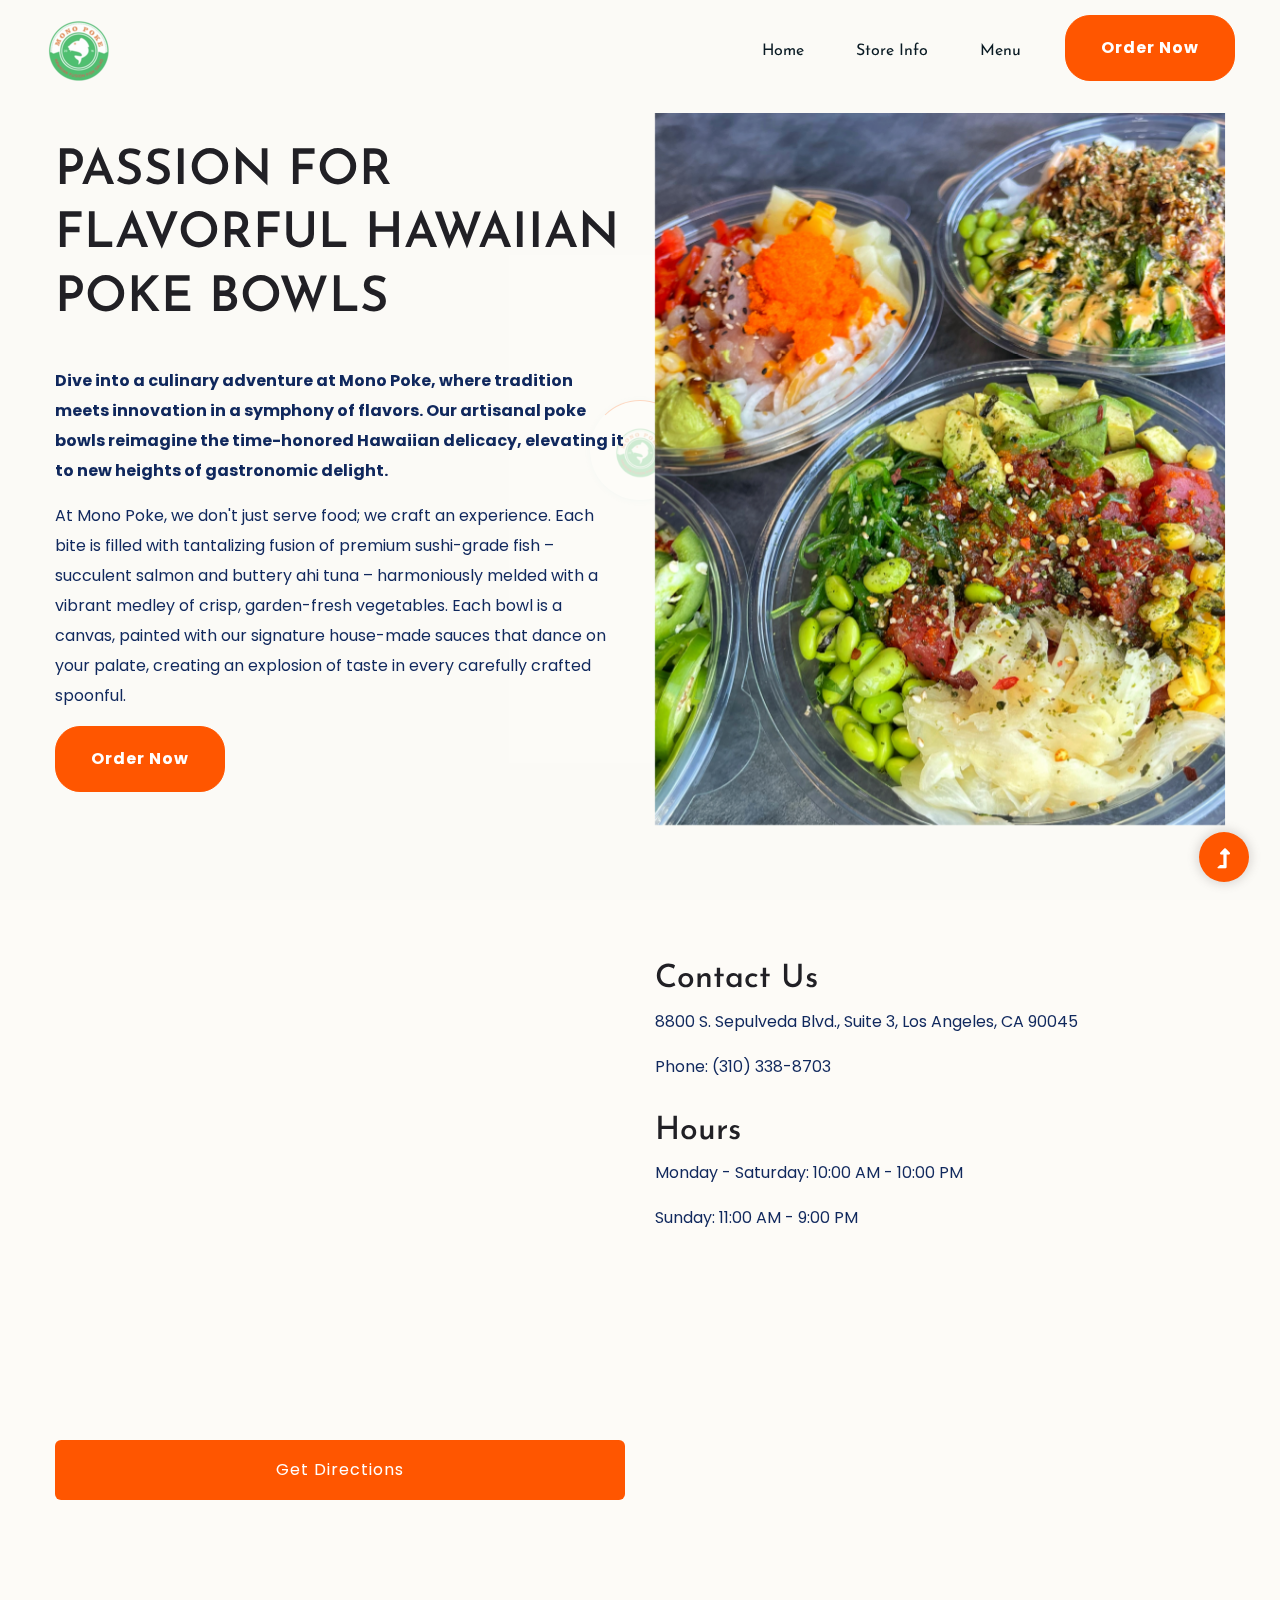
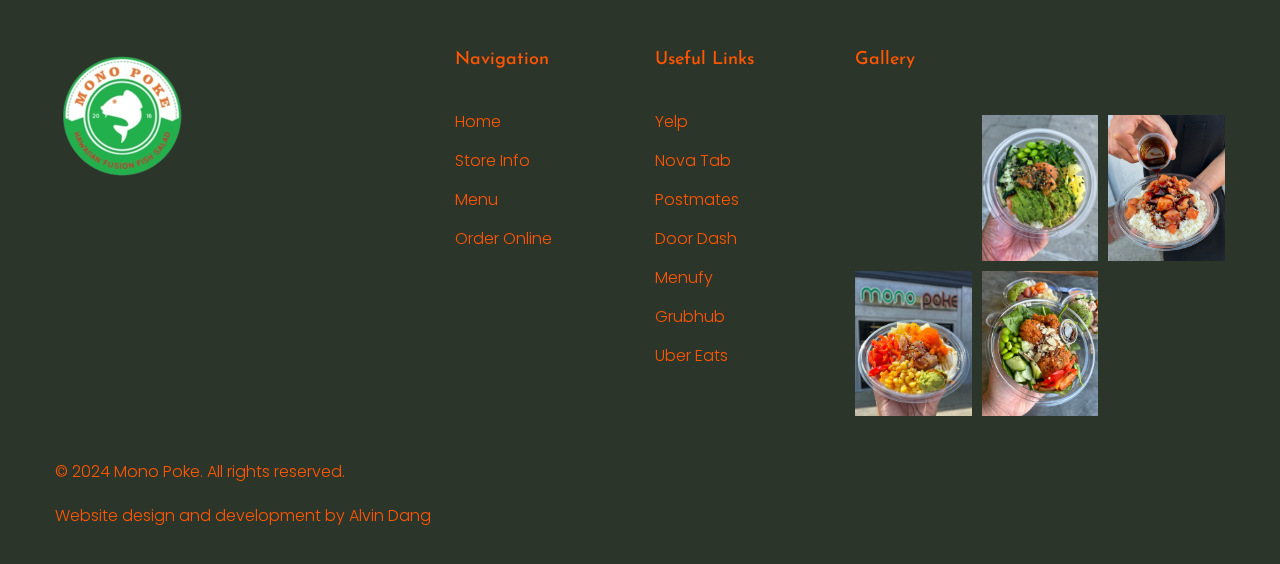
==== about.html @ af8c00eb "Online order links integrated" ====
<!DOCTYPE html>
<html class="no-js" lang="zxx">
  <head>
    <meta charset="utf-8" />
    <meta http-equiv="x-ua-compatible" content="ie=edge" />
    <title>Store Info - Mono Poke</title>
    <meta name="description" content="" />
    <meta name="viewport" content="width=device-width, initial-scale=1" />
    <link rel="manifest" href="site.webmanifest" />
    <link
      rel="shortcut icon"
      type="image/x-icon"
      href="assets/img/logo/mono_logo_resized.png"
    />

    <!-- CSS here -->
    <link rel="stylesheet" href="assets/css/bootstrap.min.css" />
    <link rel="stylesheet" href="assets/css/owl.carousel.min.css" />
    <link rel="stylesheet" href="assets/css/slicknav.css" />
    <link rel="stylesheet" href="assets/css/flaticon.css" />
    <link rel="stylesheet" href="assets/css/gijgo.css" />
    <link rel="stylesheet" href="assets/css/animate.min.css" />
    <link rel="stylesheet" href="assets/css/magnific-popup.css" />
    <link rel="stylesheet" href="assets/css/fontawesome-all.min.css" />
    <link rel="stylesheet" href="assets/css/themify-icons.css" />
    <link rel="stylesheet" href="assets/css/slick.css" />
    <link rel="stylesheet" href="assets/css/nice-select.css" />
    <link rel="stylesheet" href="assets/css/style.css" />

    <style>
      .map-container {
        width: 100%;
        height: 450px;
        margin-bottom: 30px;
      }
      .contact-info {
        margin-bottom: 30px;
      }
    </style>
  </head>
  <body>
    <!--? Preloader Start -->
    <div id="preloader-active">
      <div class="preloader d-flex align-items-center justify-content-center">
        <div class="preloader-inner position-relative">
          <div class="preloader-circle"></div>
          <div class="preloader-img pere-text">
            <img src="assets/img/logo/mono_logo_resized.png" alt="" />
          </div>
        </div>
      </div>
    </div>
    <!-- Preloader Start -->
    <header></header>
    <main>
      <!-- About-2 Area Start -->
      <div class="about-area2">
        <div class="container">
          <div class="row align-items-center">
            <div class="col-lg-6 col-md-12">
              <!-- Section Tittle -->
              <div class="section-tittle mb-35">
                <h2>PASSION FOR FLAVORFUL HAWAIIAN POKE BOWLS</h2>
              </div>
              <div class="about-caption-1">
                <p class="pera-top">
                  <strong>
                    Dive into a culinary adventure at Mono Poke, where tradition
                    meets innovation in a symphony of flavors. Our artisanal
                    poke bowls reimagine the time-honored Hawaiian delicacy,
                    elevating it to new heights of gastronomic delight.
                  </strong>
                </p>
                <p class="pera-bottom">
                  At Mono Poke, we don't just serve food; we craft an
                  experience. Each bite is filled with tantalizing fusion of
                  premium sushi-grade fish – succulent salmon and buttery ahi
                  tuna – harmoniously melded with a vibrant medley of crisp,
                  garden-fresh vegetables. Each bowl is a canvas, painted with
                  our signature house-made sauces that dance on your palate,
                  creating an explosion of taste in every carefully crafted
                  spoonful.
                </p>
                <div class="about-right-btn">
                  <a
                    href="index.html#order-section"
                    class="border-btn header-btn"
                    >Order Now</a
                  >
                </div>
              </div>
            </div>
            <div class="col-lg-6 col-md-12">
              <!-- about-img -->
              <div class="about-img">
                <img
                  src="assets/img/gallery/fourPokeBowls2.jpg"
                  alt="Customers enjoying poke bowls"
                />
              </div>
            </div>
          </div>
        </div>
      </div>
      <!--? Map and Contact Info Start -->
      <div class="container section-padding30">
        <div class="row">
          <div class="col-lg-6">
            <div class="map-container">
              <iframe
                width="100%"
                height="100%"
                frameborder="0"
                style="border: 0"
                src="https://www.google.com/maps/embed?pb=!1m18!1m12!1m3!1d3309.3799888336475!2d-118.39813872330463!3d33.957071473193!2m3!1f0!2f0!3f0!3m2!1i1024!2i768!4f13.1!3m3!1m2!1s0x80c2b0d28b6546ef%3A0x75bdc7f0205d4a22!2sMono%20Poke!5e0!3m2!1sen!2sus!4v1726349800950!5m2!1sen!2sus"
                loading="lazy"
                referrerpolicy="no-referrer-when-downgrade"
                allowfullscreen
              >
              </iframe>
            </div>
            <a
              href="https://maps.app.goo.gl/a96igvJmnxZWKpEB7"
              class="btn select-btn"
              target="_blank"
              >Get Directions</a
            >
          </div>
          <div class="col-lg-6">
            <div class="contact-info">
              <h2>Contact Us</h2>
              <p>8800 S. Sepulveda Blvd., Suite 3, Los Angeles, CA 90045</p>
              <p>Phone: (310) 338-8703</p>
            </div>
            <div class="hours-info">
              <h2>Hours</h2>
              <p>Monday - Saturday: 10:00 AM - 10:00 PM</p>
              <p>Sunday: 11:00 AM - 9:00 PM</p>
            </div>
          </div>
        </div>
      </div>
      <!-- Hero End -->
    </main>
    <footer></footer>
    <!-- Scroll Up -->
    <div id="back-top">
      <a title="Go to Top" href="#"> <i class="fas fa-level-up-alt"></i></a>
    </div>

    <!-- JS here -->
    <script src="./assets/js/vendor/modernizr-3.5.0.min.js"></script>
    <!-- Jquery, Popper, Bootstrap -->
    <script src="./assets/js/vendor/jquery-1.12.4.min.js"></script>
    <script src="./assets/js/popper.min.js"></script>
    <script src="./assets/js/bootstrap.min.js"></script>
    <!-- Jquery Mobile Menu -->
    <script src="./assets/js/jquery.slicknav.min.js"></script>

    <!-- Jquery Slick , Owl-Carousel Plugins -->
    <script src="./assets/js/owl.carousel.min.js"></script>
    <script src="./assets/js/slick.min.js"></script>
    <!-- One Page, Animated-HeadLin -->
    <script src="./assets/js/wow.min.js"></script>
    <script src="./assets/js/animated.headline.js"></script>
    <script src="./assets/js/jquery.magnific-popup.js"></script>

    <!-- Date Picker -->
    <script src="./assets/js/gijgo.min.js"></script>
    <!-- Nice-select, sticky -->
    <script src="./assets/js/jquery.nice-select.min.js"></script>
    <script src="./assets/js/jquery.sticky.js"></script>

    <!-- contact js -->
    <script src="./assets/js/contact.js"></script>
    <script src="./assets/js/jquery.form.js"></script>
    <script src="./assets/js/jquery.validate.min.js"></script>
    <script src="./assets/js/mail-script.js"></script>
    <script src="./assets/js/jquery.ajaxchimp.min.js"></script>

    <!-- Jquery Plugins, main Jquery -->
    <script src="./assets/js/plugins.js"></script>
    <script src="./assets/js/main.js"></script>

    <!-- Load Header -->
    <script src="./assets/js/include-header.js"></script>

    <!-- Load Footer -->
    <script src="assets/js/include-footer.js"></script>
  </body>
</html>
---- assets/css/flaticon.css ----
/*
  	Flaticon icon font: Flaticon
  	Creation date: 03/05/2020 09:44
  	*/

@font-face {
  font-family: "Flaticon";
  src: url("../fonts/Flaticon.eot");
  src: url("../fonts/Flaticon.eot?#iefix") format("embedded-opentype"),
       url("../fonts/Flaticon.woff2") format("woff2"),
       url("../onts/Flaticon.woff") format("woff"),
       url("../fonts/Flaticon.ttf") format("truetype"),
       url("../fonts/Flaticon.svg#Flaticon") format("svg");
  font-weight: normal;
  font-style: normal;
}

@media screen and (-webkit-min-device-pixel-ratio:0) {
  @font-face {
    font-family: "Flaticon";
    src: url("../fonts/Flaticon.svg#Flaticon") format("svg");
  }
}

[class^="flaticon-"]:before, [class*=" flaticon-"]:before,
[class^="flaticon-"]:after, [class*=" flaticon-"]:after {   
  font-family: Flaticon;
font-style: normal;
margin-left: 20px;
}

.flaticon-restaurant:before { content: "\f100"; }
.flaticon-tools-and-utensils-1:before { content: "\f101"; }
.flaticon-hat:before { content: "\f102"; }
---- assets/css/gijgo.css ----
.gj-button {
    background-color: #f5f5f5;
    border: 1px solid #ddd;
    color: #000;
    border-radius: 3px;
    padding: 6px 10px;
    cursor: pointer;
}

.gj-unselectable {
    -webkit-touch-callout: none;
    -webkit-user-select: none;
    -khtml-user-select: none;
    -moz-user-select: none;
    -ms-user-select: none;
    user-select: none;
}

.gj-row {
    display: -webkit-box;
    display: -ms-flexbox;
    display: flex;
    -ms-flex-wrap: wrap;
    flex-wrap: wrap;
}

.gj-margin-left-5 {
    margin-left: 5px;
}

.gj-margin-left-10 {
    margin-left: 10px;
}

.gj-width-full {
    width: 100%;
}

.gj-cursor-pointer {
    cursor: pointer;
}

.gj-text-align-center {
    text-align: center;
}

.gj-font-size-16 {
    font-size: 16px;
}

.gj-hidden {
    display: none;
}

/** Material Design */
.gj-button-md {
    background: 0 0;
    border: none;
    border-radius: 2px;
    color: rgba(0, 0, 0, 0.87);
    position: relative;
    height: 36px;
    margin: 0;
    min-width: 64px;
    padding: 0 16px;
    display: inline-block;
    font-family: "Roboto","Helvetica","Arial",sans-serif;
    font-size: 1rem;
    font-weight: 500;
    text-transform: uppercase;
    letter-spacing: 0;
    overflow: hidden;
    will-change: box-shadow;
    transition: box-shadow .2s cubic-bezier(.4,0,1,1),background-color .2s cubic-bezier(.4,0,.2,1),color .2s cubic-bezier(.4,0,.2,1);
    outline: none;
    cursor: pointer;
    text-decoration: none;
    text-align: center;
    line-height: 36px;
    vertical-align: middle;
    overflow: hidden;
    -webkit-user-select: none;
    -moz-user-select: none;
    -ms-user-select: none;
    user-select: none;
}

.gj-button-md:hover {
    background-color: rgba(158,158,158,.2);
}

.gj-button-md:disabled {
    color: rgba(0,0,0,.26);
    background: 0 0;
}

.gj-button-md .material-icons,
.gj-button-md .gj-icon {
    vertical-align: middle;
    /*font-size: 1.3rem;
    margin-right: 4px;*/
}

.gj-button-md.gj-button-md-icon {
    width: 24px;
    height: 31px;
    min-width: 24px;
    padding: 0px;
    display: table;
}

.gj-button-md.gj-button-md-icon .material-icons,
.gj-button-md.gj-button-md-icon .gj-icon {
    display: table-cell;
    margin-right: 0px;
    width: 24px;
    height: 24px;
}

.gj-button-md.active {
    background-color: rgba(158,158,158,.4);
}

.gj-button-md-group {
    position: relative;
    display: inline-block;
    vertical-align: middle;
}
.gj-textbox-md {
	/* border: none; */
	/* border-bottom: 1px solid rgba(0,0,0,.42); */
	display: block;
	font-family: "Helvetica","Arial",sans-serif;
	font-size: 16px;
	line-height: 16px;
	/* padding: 4px 0px; */
	margin: 0;
	/* width: 100%; */
	background: 0 0;
	/* text-align: ; */
	color: rgba(0,0,0,.87);
	padding-left: 44px;
	border: 1px solid #dca73a;
	/* padding: 15px 15px; */
	/* text-align: center; */
	width: 177px;
	height: 55px;
	border-radius: 5px;
}
.gj-textbox-md:focus,
.gj-textbox-md:active {
    /* border-bottom: 2px solid rgba(0,0,0,.42); */
    outline: none;
}

.gj-textbox-md::placeholder {
    color: #8e8e8e;
}

.gj-textbox-md:-ms-input-placeholder {
    color: #8e8e8e;
}

.gj-textbox-md::-ms-input-placeholder {
    color: #8e8e8e;
}

.gj-md-spacer-24 {
    min-width: 24px;
    width: 24px;
    display: inline-block;
}

.gj-md-spacer-32 {
    min-width: 32px;
    width: 32px;
    display: inline-block;
}

.gj-modal {
    position: fixed;
    top: 0;
    right: 0;
    bottom: 0;
    left: 0;
    z-index: 1203;
    display: none;
    overflow: hidden;
    -webkit-overflow-scrolling: touch;
    outline: 0;
    background-color: rgba(0, 0, 0, 0.54118);
    transition: 200ms ease opacity;
    will-change: opacity;
}

/* List */
ul.gj-list li [data-role="wrapper"] {
    display: table;
    width: 100%;
}

ul.gj-list li [data-role="checkbox"] {
    display: table-cell;
    vertical-align:middle;
    text-align:center;
}

ul.gj-list li [data-role="image"] {
    display: table-cell;
    vertical-align:middle;
    text-align:center;
}

ul.gj-list li [data-role="display"] {
    display: table-cell;
    vertical-align:middle;
    cursor: pointer;
}

ul.gj-list li [data-role="display"]:empty:before {
  content: "\200b"; /* unicode zero width space character */
}

/* List - Bootstrap */
ul.gj-list-bootstrap {
    padding-left: 0px;
    margin-bottom: 0px;
}

ul.gj-list-bootstrap li {
    padding: 0px;
}

ul.gj-list-bootstrap li [data-role="wrapper"] {
    padding: 0px 10px;
}

ul.gj-list-bootstrap li [data-role="checkbox"] {
    width: 24px;
    padding: 3px;
}

ul.gj-list-bootstrap li [data-role="image"] {
    width: 24px;
    height: 24px;
}

ul.gj-list-bootstrap li [data-role="display"] {
    padding: 8px 0px 8px 4px;
}

.list-group-item.active ul li, .list-group-item.active:focus ul li, .list-group-item.active:hover ul li {
    text-shadow: none;
    color:initial;
}

/* List - Material Design */
ul.gj-list-md {
    padding: 0px;
    list-style: none;
    list-style-type: none;
    line-height: 24px;
    letter-spacing: 0;
    color: #616161; /* Gray 700 */
}

ul.gj-list-md li {
    display: list-item;
    list-style-type: none;
    padding: 0px;
    min-height: unset;
    box-sizing: border-box;
    align-items: center;
    cursor: default;
    overflow: hidden;

    font-family: "Roboto","Helvetica","Arial",sans-serif;
    font-size: 16px;
    font-weight: 400;
    letter-spacing: .04em;
    line-height: 1;
    
    -webkit-flex-direction: row;
    -ms-flex-direction: row;
    flex-direction: row;
    -webkit-flex-wrap: nowrap;
    -ms-flex-wrap: nowrap;
    flex-wrap: nowrap;
}

ul.gj-list-md li [data-role="checkbox"] {
    height: 24px;
    width: 24px;
}

ul.gj-list-md li [data-role="image"] {
    height: 24px;
    width: 24px;
}

ul.gj-list-md li [data-role="display"] {
    padding: 8px 0px 8px 5px;
    order: 0;
    flex-grow: 2;
    text-decoration: none;
    box-sizing: border-box;
    align-items: center;
    text-align: left;
    color: rgba(0,0,0,.87);
}

ul.gj-list-md li.disabled>[data-role="wrapper"]>[data-role="display"] {
    color: #9E9E9E; /* Gray 500 */
}

.gj-list-md-active {
    background: #e0e0e0;
    color: #3f51b5;
}


/* Picker */
.gj-picker {
    position: absolute;
    z-index: 1203;
    background-color: #fff;
}

.gj-picker .selected {
    color: #fff;
}

/* Material Design */
.gj-picker-md {
    font-family: "Roboto","Helvetica","Arial",sans-serif;
    font-size: 16px;
    font-weight: 400;
    letter-spacing: .04em;
    line-height: 1;
    color: rgba(0,0,0,.87);
    border: 1px solid #E0E0E0;
}

.gj-modal .gj-picker-md {
    border: 0px;
}

.gj-picker-md [role="header"] {
    color: rgba(255, 255, 255, 0.54);
    display: flex;
    background: #2196f3;
    align-items: baseline;
    user-select: none;
    justify-content: center;
}

.gj-picker-md [role="footer"] {
    float: right;
    padding: 10px;
}

.gj-picker-md [role="footer"] button.gj-button-md {
    color: #2196f3;
    font-weight: bold;
    font-size: 13px;
}

/* Bootstrap */
.gj-picker-bootstrap {
    border-radius: 4px;
    border: 1px solid #E0E0E0;
}

.gj-picker-bootstrap .selected {
    color: #888;
}

.gj-picker-bootstrap [role="header"] {
    background: #eee;
    color: #AAA;
}
@font-face {
    font-family: 'gijgo-material';
    src: url('../fonts/gijgo-material.eot?235541');
    src: url('../fonts/gijgo-material.eot?235541#iefix') format('embedded-opentype'), url('../fonts/gijgo-material.ttf?235541') format('truetype'), url('../fonts/gijgo-material.woff?235541') format('woff'), url('../fonts/gijgo-material.svg?235541#gijgo-material') format('svg');
    font-weight: normal;
    font-style: normal;
}

.gj-icon {
    /* use !important to prevent issues with browser extensions that change fonts */
    font-family: 'gijgo-material' !important;
    font-size: 24px;
    speak: none;
    font-style: normal;
    font-weight: normal;
    font-variant: normal;
    text-transform: none;
    line-height: 1;
    /* Enable Ligatures ================ */
    letter-spacing: 0;
    -webkit-font-feature-settings: "liga";
    -moz-font-feature-settings: "liga=1";
    -moz-font-feature-settings: "liga";
    -ms-font-feature-settings: "liga" 1;
    font-feature-settings: "liga";
    -webkit-font-variant-ligatures: discretionary-ligatures;
    font-variant-ligatures: discretionary-ligatures;
    /* Better Font Rendering =========== */
    -webkit-font-smoothing: antialiased;
    -moz-osx-font-smoothing: grayscale;
}

.gj-icon.undo:before {
    content: "\e900";
}

.gj-icon.vertical-align-top:before {
    content: "\e901";
}

.gj-icon.vertical-align-center:before {
    content: "\e902";
}

.gj-icon.vertical-align-bottom:before {
    content: "\e903";
}

.gj-icon.arrow-dropup:before {
    content: "\e904";
}

.gj-icon.clock:before {
    content: "\e905";
}

.gj-icon.refresh:before {
    content: "\e906";
}

.gj-icon.last-page:before {
    content: "\e907";
}

.gj-icon.first-page:before {
    content: "\e908";
}

.gj-icon.cancel:before {
    content: "\e909";
}

.gj-icon.clear:before {
    content: "\e90a";
}

.gj-icon.check-circle:before {
    content: "\e90b";
}

.gj-icon.delete:before {
    content: "\e90c";
}

.gj-icon.arrow-upward:before {
    content: "\e90d";
}

.gj-icon.arrow-forward:before {
    content: "\e90e";
}

.gj-icon.arrow-downward:before {
    content: "\e90f";
}

.gj-icon.arrow-back:before {
    content: "\e910";
}

.gj-icon.list-numbered:before {
    content: "\e911";
}

.gj-icon.list-bulleted:before {
    content: "\e912";
}

.gj-icon.indent-increase:before {
    content: "\e913";
}

.gj-icon.indent-decrease:before {
    content: "\e914";
}

.gj-icon.redo:before {
    content: "\e915";
}

.gj-icon.align-right:before {
    content: "\e916";
}

.gj-icon.align-left:before {
    content: "\e917";
}

.gj-icon.align-justify:before {
    content: "\e918";
}

.gj-icon.align-center:before {
    content: "\e919";
}

.gj-icon.strikethrough:before {
    content: "\e91a";
}

.gj-icon.italic:before {
    content: "\e91b";
}

.gj-icon.underlined:before {
    content: "\e91c";
}

.gj-icon.bold:before {
    content: "\e91d";
}

.gj-icon.arrow-dropdown:before {
    content: "\e91e";
}

.gj-icon.done:before {
    content: "\e91f";
}

.gj-icon.pencil:before {
    content: "\e920";
}

.gj-icon.minus:before {
    content: "\e921";
}

.gj-icon.plus:before {
    content: "\e922";
}

.gj-icon.chevron-up:before {
    content: "\e923";
}

.gj-icon.chevron-right:before {
    content: "\e924";
}

.gj-icon.chevron-down:before {
    content: "\e925";
}

.gj-icon.chevron-left:before {
    content: "\e926";
}

.gj-icon.event:before {
    content: "\e927";
}
.gj-draggable {
    cursor: move;
}
.gj-resizable-handle {
    position: absolute;
    font-size: 0.1px;
    display: block;
    -ms-touch-action: none;
    touch-action: none;
    z-index: 1203;
}

.gj-resizable-n {
    cursor: n-resize;
    height: 7px;
    width: 100%;
    top: -5px;
    left: 0;
}
.gj-resizable-e {
    cursor: e-resize;
    width: 7px;
    right: -5px;
    top: 0;
    height: 100%;
}
.gj-resizable-s {
    cursor: s-resize;
    height: 7px;
    width: 100%;
    bottom: -5px;
    left: 0;
}
.gj-resizable-w {
	cursor: w-resize;
	width: 7px;
	left: -5px;
	top: 0;
	height: 100%;
}
.gj-resizable-se {
	cursor: se-resize;
	width: 12px;
	height: 12px;
	right: 1px;
	bottom: 1px;
}
.gj-resizable-sw {
	cursor: sw-resize;
	width: 9px;
	height: 9px;
	left: -5px;
	bottom: -5px;
}
.gj-resizable-nw {
	cursor: nw-resize;
	width: 9px;
	height: 9px;
	left: -5px;
	top: -5px;
}
.gj-resizable-ne {
	cursor: ne-resize;
	width: 9px;
	height: 9px;
	right: -5px;
	top: -5px;
}

.gj-dialog-footer {
    position: absolute;
    bottom: 0px;
    width: 100%;
    margin-top: 0px;
}

.gj-dialog-scrollable [data-role="body"] {
    overflow-x: hidden;
    overflow-y: scroll;
}

/** Bootstrap 3 **/
.gj-dialog-bootstrap {
    overflow: hidden;
    z-index: 1202;
}

.gj-dialog-bootstrap [data-role="title"] {
    display: inline;
}
.gj-dialog-bootstrap [data-role="close"] {
    line-height: 1.42857143;
}

/** Bootstrap 4 **/
.gj-dialog-bootstrap4 {
    overflow: hidden;
    z-index: 1202;
}

.gj-dialog-bootstrap4 [data-role="title"] {
    display: inline;
}
.gj-dialog-bootstrap4 [data-role="close"] {
    line-height: 1.5;
}

/** Material Design **/
.gj-dialog-md {
    background-color: #FFF;
    overflow: hidden;
    border: none;
    box-shadow: 0 11px 15px -7px rgba(0,0,0,.2), 0 24px 38px 3px rgba(0,0,0,.14), 0 9px 46px 8px rgba(0,0,0,.12);
    box-sizing: border-box;
    position: relative;
    display: -webkit-box;
    display: -webkit-flex;
    display: -ms-flexbox;
    display: flex;
    -webkit-box-orient: vertical;
    -webkit-box-direction: normal;
    -webkit-flex-direction: column;
    -ms-flex-direction: column;
    flex-direction: column;
    -webkit-background-clip: padding-box;
    background-clip: padding-box;
    outline: 0;
    z-index: 1202;
}

.gj-dialog-md-header {
    padding: 24px 24px 0px 24px;
    font-family: "Roboto","Helvetica","Arial",sans-serif;
}

.gj-dialog-md-title {
    margin: 0;
    font-weight: 400;
    display: inline;
    line-height: 28px;
    font-size: 20px;
}

.gj-dialog-md-close {
    -webkit-appearance: none;
    padding: 0;
    cursor: pointer;
    background: 0 0;
    border: 0;
    float: right;
    line-height: 28px;
    font-size: 28px;
}

.gj-dialog-md-body {
    padding: 20px 24px 24px 24px;
    color: rgba(0,0,0,.54);
    font-family: "Helvetica","Arial",sans-serif;
    font-size: 14px;
    font-weight: 400;
    line-height: 20px;
}

.gj-dialog-md-footer {
    padding: 8px 8px 8px 24px;
    display: -webkit-flex;
    display: -ms-flexbox;
    display: flex;
    -webkit-flex-direction: row-reverse;
    -ms-flex-direction: row-reverse;
    flex-direction: row-reverse;
    -webkit-flex-wrap: wrap;
    -ms-flex-wrap: wrap;
    flex-wrap: wrap;

    box-sizing: border-box;
}

.gj-dialog-md-footer>*:first-child {
    margin-right: 0;
}

.gj-dialog-md-footer>* {
    margin-right: 8px;
    height: 36px;
}
DIV.gj-grid-wrapper {
    margin: auto;
    position: relative;
    clear:both;
    z-index: 1;
}

TABLE.gj-grid {
    margin: auto;    
    border-collapse: collapse;
    width: 100%;
    table-layout: fixed;
}

TABLE.gj-grid THEAD TH [data-role="selectAll"] {
    margin: auto;
}

TABLE.gj-grid THEAD TH [data-role="title"] {
    display: inline-block;
}

TABLE.gj-grid THEAD TH [data-role="sorticon"] {
    display: inline-block;
}

TABLE.gj-grid THEAD TH {
    overflow: hidden;
    text-overflow: ellipsis;
}

TABLE.gj-grid.autogrow-header-row THEAD TH {
    overflow: auto;
    text-overflow: initial;
    white-space: pre-wrap;
    -ms-word-break: break-word;
    word-break: break-word;
}

TABLE.gj-grid > tbody > tr > td {
    overflow: hidden;
    position: relative;
}

table.gj-grid tbody div[data-role="display"] {
    vertical-align: middle;
    text-indent: 0;
    white-space: pre-wrap;
    -ms-word-break: break-word;
    word-break: break-word;
}

table.gj-grid.fixed-body-rows tbody div[data-role="display"] {
    overflow: hidden;
    text-overflow: ellipsis;
    white-space: nowrap;
    -ms-word-break: initial;
    word-break: initial;
}

table.gj-grid tfoot DIV[data-role="display"] {
    vertical-align: middle;
    text-indent: 0;
    display: flex;
}

TABLE.gj-grid .fa {
    padding: 2px;
}

TABLE.gj-grid > tbody > tr > td > div {
    padding: 2px;
    overflow: hidden;
}

DIV.gj-grid-wrapper DIV.gj-grid-loading-cover
{
    background: #BBBBBB;
    opacity: 0.5;
    position: absolute;
    vertical-align: middle;
}

DIV.gj-grid-wrapper DIV.gj-grid-loading-text
{
    position: absolute;
    font-weight: bold;
}

/* Bootstrap Theme */
table.gj-grid-bootstrap thead th {
    background-color: #f5f5f5;
    vertical-align:middle;
}

table.gj-grid-bootstrap thead th [data-role="sorticon"] {
    margin-left: 5px;
}

table.gj-grid-bootstrap thead th [data-role="sorticon"] i.gj-icon,
table.gj-grid-bootstrap thead th [data-role="sorticon"] i.material-icons {
    position: absolute;
    font-size: 20px;
    top: 15px;
}

table.gj-grid-bootstrap tbody tr td div[data-role="display"] {
    padding: 0px;
}

.gj-grid-bootstrap-4 .gj-checkbox-bootstrap {
    display: inline-block;
    padding-top: 2px;
}

.gj-grid-bootstrap-4 tbody tr.active {
    background-color: rgba(0,0,0,.075);
}

/* Material Design Theme */
.gj-grid-md {
    position: relative;
    border: 1px solid #e0e0e0;
    border-collapse: collapse;
    white-space: nowrap;
    font-size: 13px;
    font-family: "Roboto","Helvetica","Arial",sans-serif;
    background-color: #fff;
}

.gj-grid-md td:first-of-type, .gj-grid-md th:first-of-type {
    padding-left: 24px;
}

.gj-grid-md th {
    position: relative;
    vertical-align: bottom;
    font-weight: 700;
    line-height: 31px;
    letter-spacing: 0;
    height: 56px;
    font-size: 12px;
    color: rgba(0,0,0,.54);
    padding-bottom: 8px;
    box-sizing: border-box;
    padding: 12px 18px;
    text-align: right;
}

.gj-grid-md td {
    position: relative;
    height: 48px;
    border-top: 1px solid #e0e0e0;
    border-bottom: 1px solid #e0e0e0;
    padding: 12px 18px;
    box-sizing: border-box;
    text-align: left;
    color: rgba(0,0,0,.87);
}

.gj-grid-md tbody tr {
    position: relative;
    height: 48px;
    transition-duration: .28s;
    transition-timing-function: cubic-bezier(.4,0,.2,1);
    transition-property: background-color;
}

.gj-grid-md tbody tr:hover {
    background-color: #EEEEEE; /* Gray 200 */
}

.gj-grid-md tbody tr.gj-grid-md-select {
    background-color: #F5F5F5; /* Grey 100 */
}


table.gj-grid-md thead th [data-role="sorticon"] {
    margin-left: 5px;
}

table.gj-grid-md thead th [data-role="sorticon"] i.gj-icon,
table.gj-grid-md thead th [data-role="sorticon"] i.material-icons {
    position: absolute;
    font-size: 16px;
    top: 19px;
}

table.gj-grid-md thead th.gj-grid-select-all {
    padding-bottom: 3px;
}
/* Hide all prioritized columns by default */
@media only all {
	th.display-1120,
	td.display-1120,
	th.display-960,
	td.display-960,
	th.display-800,
	td.display-800,
	th.display-640,
	td.display-640,
	th.display-480,
	td.display-480,
	th.display-320,
	td.display-320 {
		display: none;
	}
}

/* Show at 320px (20em x 16px) */
@media screen and (min-width: 20em) {
	TABLE.gj-grid-bootstrap th.display-320,
	TABLE.gj-grid-bootstrap td.display-320 {
		display: table-cell;
	}
}
/* Show at 480px (30em x 16px) */
@media screen and (min-width: 30em) {
	TABLE.gj-grid-bootstrap th.display-480,
	TABLE.gj-grid-bootstrap td.display-480 {
		display: table-cell;
	}
}
/* Show at 640px (40em x 16px) */
@media screen and (min-width: 40em) {
	TABLE.gj-grid-bootstrap th.display-640,
	TABLE.gj-grid-bootstrap td.display-640 {
		display: table-cell;
	}
}
/* Show at 800px (50em x 16px) */
@media screen and (min-width: 50em) {
	TABLE.gj-grid-bootstrap th.display-800,
	TABLE.gj-grid-bootstrap td.display-800 {
		display: table-cell;
	}
}
/* Show at 960px (60em x 16px) */
@media screen and (min-width: 60em) {
	TABLE.gj-grid-bootstrap th.display-960,
	TABLE.gj-grid-bootstrap td.display-960 {
		display: table-cell;
	}
}
/* Show at 1,120px (70em x 16px) */
@media screen and (min-width: 70em) {
	TABLE.gj-grid-bootstrap th.display-1120,
	TABLE.gj-grid-bootstrap td.display-1120 {
		display: table-cell;
	}
}

/* Material Design Theme */
.gj-grid-md tfoot tr th {
    padding-right: 14px;
}

.gj-grid-md tfoot tr[data-role="pager"] .gj-grid-mdl-pager-label {
    padding-left: 5px;
    padding-right: 5px;
}

.gj-grid-md tfoot tr[data-role="pager"] .gj-dropdown-md {
    margin-left: 12px;
}

.gj-grid-md tfoot tr[data-role="pager"] .gj-dropdown-md [role="presenter"] {
    font-size: 12px;
    font-weight: bold;
    color: rgba(0,0,0,.54);
}

.gj-grid-md tfoot tr[data-role="pager"] .gj-dropdown-md [role="presenter"] [role="display"] {
    text-align: right;
}

.gj-grid-md tfoot tr[data-role="pager"] .gj-grid-md-limit-select {
    margin-left: 10px;
    font-size: 12px;
    font-weight: bold;
    color: rgba(0,0,0,.54);
}

/* Bootstrap */
.gj-grid-bootstrap tfoot tr[data-role="pager"] th {
    line-height: 30px;
    background-color: #f5f5f5;
}

.gj-grid-bootstrap tfoot tr[data-role="pager"] th > div > div {
    margin-right: 5px;
}

.gj-grid-bootstrap tfoot tr[data-role="pager"] th > div > button {
    margin-right: 5px;
}

.gj-grid-bootstrap-4 tfoot tr[data-role="pager"] th > div button {
    height: 34px;
}

.gj-grid-bootstrap-4 tfoot tr[data-role="pager"] th div .gj-dropdown-bootstrap-4 .gj-dropdown-expander-mi .gj-icon {
    top: 5px;
}

.gj-grid-bootstrap-3 tfoot tr[data-role="pager"] th > div > input {
    margin-right: 5px;
    width: 40px;
    text-align: right;
    display: inline-block;
    font-weight: bold;
}

.gj-grid-bootstrap-4 tfoot tr[data-role="pager"] th > div > div.input-group {
    width: 40px;
}

.gj-grid-bootstrap-4 tfoot tr[data-role="pager"] th > div > div.input-group input {
    text-align: right;
    font-weight: bold;
    height: 34px;
    padding-top: 2px;
    padding-bottom: 6px;
}

.gj-grid-bootstrap tfoot tr[data-role="pager"] th > div > select {
    display: inline-block;
    margin-right: 5px;
    width: 60px;
}

.gj-grid-bootstrap tfoot tr[data-role="pager"] th .gj-dropdown-bootstrap .gj-list-bootstrap [data-role="display"] {
    line-height: 14px;
}

.gj-grid-bootstrap tfoot tr[data-role="pager"] th .gj-dropdown-bootstrap [role="presenter"] [role="display"] {
    font-weight: bold;
}

.gj-grid-bootstrap tfoot tr[data-role="pager"] th .gj-dropdown-bootstrap-3 [role="presenter"] {
    padding: 2px 8px;
}

.gj-grid-bootstrap tfoot tr[data-role="pager"] th .gj-dropdown-bootstrap-4 [role="presenter"] {
    padding: 1px 8px;
}
.gj-grid thead tr th div.gj-grid-column-resizer-wrapper {
    position: relative;
    width: 100%;
    height: 0px; 
    top: 0px; 
    left: 0px; 
    padding: 0px;
}

span.gj-grid-column-resizer {
    position: absolute;
    right: 0px;
    width: 10px;
    top: -100px;
    height: 300px;
    z-index: 1203;
    cursor: e-resize;
}

.gj-grid-resize-cursor {
    cursor: e-resize;
}
.gj-grid-md tbody tr.gj-grid-top-border td {
  border-top: 2px solid #777;
}
.gj-grid-md tbody tr.gj-grid-bottom-border td {
  border-bottom: 2px solid #777;
}

.gj-grid-bootstrap tbody tr.gj-grid-top-border td {
  border-top: 2px solid #777;
}
.gj-grid-bootstrap tbody tr.gj-grid-bottom-border td {
  border-bottom: 2px solid #777;
}
.gj-grid-md thead tr th.gj-grid-left-border,
.gj-grid-md tbody tr td.gj-grid-left-border
{
    border-left: 3px solid #777;
}
.gj-grid-md thead tr th.gj-grid-right-border,
.gj-grid-md tbody tr td.gj-grid-right-border
{
    border-right: 3px solid #777;
}

.gj-grid-bootstrap thead tr th.gj-grid-left-border,
.gj-grid-bootstrap tbody tr td.gj-grid-left-border
{
    border-left: 5px solid #ddd;
}
.gj-grid-bootstrap thead tr th.gj-grid-right-border,
.gj-grid-bootstrap tbody tr td.gj-grid-right-border
{
    border-right: 5px solid #ddd;
}
.gj-dirty {
    position: absolute;
    top: 0px;
    left: 0px;
    border-style: solid;
    border-width: 3px;
    border-color: #f00 transparent transparent #f00;
    padding: 0;
    overflow: hidden;
    vertical-align: top;
}

/* Material Design */
.gj-grid-md tbody tr td.gj-grid-management-column {
    padding: 3px;
}

.gj-grid-md tbody tr td[data-mode="edit"] {
    padding: 0px 18px;
}

.gj-grid-md tbody .gj-dropdown-md [role="presenter"] [role="display"] {
    padding: 0px;
}

/* Bootstrap */
.gj-grid-bootstrap tbody tr td[data-mode="edit"] {
    padding: 0px;
}

.gj-grid-bootstrap tbody tr td[data-mode="edit"] [data-role="edit"] {
    padding: 0px;
}

/* Bootstrap 3 */
.gj-grid-bootstrap-3 tbody tr td.gj-grid-management-column {
    padding: 3px;
}

.gj-grid-bootstrap-3 tbody tr td[data-mode="edit"] {
    height: 38px;
}

.gj-grid-bootstrap-3 tbody tr td[data-mode="edit"] [data-role="edit"] input[type="text"] {
    height: 37px;
    padding: 8px;
}

.gj-grid-bootstrap-3 tbody tr td[data-mode="edit"] .gj-dropdown-bootstrap [role="presenter"] {
    border: 0px;
    border-radius: 0px;
    height: 37px;
    padding-left: 8px;
}

.gj-grid-bootstrap-3 tbody tr td[data-mode="edit"] .gj-datepicker-bootstrap {
    height: 37px;
}

.gj-grid-bootstrap-3 tbody tr td[data-mode="edit"] .gj-datepicker-bootstrap [role="input"] {
    height: 37px;
    border:0px;
    border-radius: 0px;
}

.gj-grid-bootstrap-3 tbody tr td[data-mode="edit"] .gj-datepicker-bootstrap [role="right-icon"] {
    border:0px;
    border-radius: 0px;
}

.gj-grid-bootstrap-3 tbody tr td[data-mode="edit"] .gj-checkbox-bootstrap {
    display: inline-block;
    padding-top: 10px;
    height: 32px;
}

/* Bootstrap 4 */
.gj-grid-bootstrap-4 tbody tr td.gj-grid-management-column {
    padding: 6px;
}

.gj-grid-bootstrap-4 tbody tr td[data-mode="edit"] [data-role="edit"] input[type="text"] {
    height: 48px;
    padding-left: 12px;
}

.gj-grid-bootstrap-4 tbody tr td[data-mode="edit"] .gj-dropdown-bootstrap [role="presenter"] {
    border: 0px;
    border-radius: 0px;
    height: 48px;
    padding-left: 12px;
    font-family: -apple-system,system-ui,BlinkMacSystemFont,"Segoe UI",Roboto,"Helvetica Neue",Arial,sans-serif;
}

.gj-grid-bootstrap-4 tbody tr td[data-mode="edit"] .gj-dropdown-bootstrap-4 [role="expander"].gj-dropdown-expander-mi .gj-icon,
.gj-grid-bootstrap-4 tbody tr td[data-mode="edit"] .gj-dropdown-bootstrap-4 [role="expander"].gj-dropdown-expander-mi .material-icons {
    top: 13px;
}

.gj-grid-bootstrap-4 tbody tr td[data-mode="edit"] .gj-datepicker-bootstrap {
    height: 48px;
}

.gj-grid-bootstrap-4 tbody tr td[data-mode="edit"] .gj-datepicker-bootstrap [role="input"] {
    height: 48px;
    border:0px;
    border-radius: 0px;
}

.gj-grid-bootstrap-4 tbody tr td[data-mode="edit"] .gj-datepicker-bootstrap [role="right-icon"] {
    background-color: #fff;
}

.gj-grid-bootstrap-4 tbody tr td[data-mode="edit"] .gj-datepicker-bootstrap [role="right-icon"] button {
    border: 0px;
    border-radius: 0px;
    width: 43px;
    position: relative;
}

.gj-grid-bootstrap-4 tbody tr td[data-mode="edit"] .gj-datepicker-bootstrap [role="right-icon"] .gj-icon,
.gj-grid-bootstrap-4 tbody tr td[data-mode="edit"] .gj-datepicker-bootstrap [role="right-icon"] .material-icons {
    top: 13px;
    left: 10px;
    font-size: 24px;
}

.gj-grid-bootstrap-4 tbody tr td[data-mode="edit"] .gj-checkbox-bootstrap {
    display: inline-block;
    padding-top: 15px;
    height: 42px;
}
.gj-grid-md thead tr[data-role="filter"] th {
    border-top: 1px solid #e0e0e0;
}

div.gj-grid-wrapper div.gj-grid-bootstrap-toolbar {
    background-color: #f5f5f5;
    padding: 8px;
    font-weight: bold;
    border: 1px solid #ddd;
}

div.gj-grid-wrapper div.gj-grid-bootstrap-4-toolbar {
    background-color: #f5f5f5;
    padding: 12px;
    font-weight: bold;
    border: 1px solid #ddd;
}

div.gj-grid-wrapper div.gj-grid-md-toolbar {
    font-weight: bold;
    font-size: 24px;
    font-family: "Helvetica","Arial",sans-serif;
    background-color: rgb(255, 255, 255);
    
    border-top: 1px solid #e0e0e0;
    border-left: 1px solid #e0e0e0;
    border-right: 1px solid #e0e0e0;
    border-bottom: 0px;
    border-collapse: collapse;

    padding: 0 18px 0px 18px;
    line-height: 56px;
}
table.gj-grid-scrollable tbody {
    overflow-y: auto;
    overflow-x: hidden;
    display: block;
}

/* Material Design */
table.gj-grid-md.gj-grid-scrollable {
    border-bottom: 0px;
}

table.gj-grid-md.gj-grid-scrollable tbody {
    border-right: 1px solid #e0e0e0;
    border-bottom: 1px solid #e0e0e0;
}

table.gj-grid-md.gj-grid-scrollable tfoot {
    border-bottom: 1px solid #e0e0e0;
}

/* Bootstrap 3 */
table.gj-grid-bootstrap.gj-grid-scrollable {
    border-bottom: 0px;
}

table.gj-grid-bootstrap.gj-grid-scrollable tbody {
    border-right: 1px solid #ddd;
    border-bottom: 1px solid #ddd;
}

table.gj-grid-bootstrap.gj-grid-scrollable tbody tr[data-role="row"]:first-child td {
    border-top: 0px;
}

table.gj-grid-bootstrap.gj-grid-scrollable tbody tr[data-role="row"] td:first-child {
    border-left: 0px;
}

table.gj-grid-bootstrap.gj-grid-scrollable tbody tr[data-role="row"] td:last-child {
    border-right: 0px;
}

table.gj-grid-bootstrap.gj-grid-scrollable tfoot {
    border-bottom: 1px solid #ddd;
}

ul.gj-list li [data-role="spacer"] {
    display: table-cell;
}

ul.gj-list li [data-role="expander"] {
    display: table-cell;
    vertical-align:middle;
    text-align:center;
    cursor: pointer;
}

[data-type="tree"] ul li [data-role="expander"].gj-tree-material-icons-expander {
    width: 24px;
}

[data-type="tree"] ul li [data-role="expander"].gj-tree-font-awesome-expander {
    width: 24px;
}

[data-type="tree"] ul li [data-role="expander"].gj-tree-glyphicons-expander {
    width: 24px;
}

[data-type="tree"] ul li [data-role="expander"].gj-tree-glyphicons-expander .glyphicon {
    top: 4px;
    height: 24px;
}

/* Bootstrap Theme */
.gj-tree-bootstrap-3 ul.gj-list-bootstrap li {
    border: 0px;
    border-radius: 0px;
    color: #333;
}

.gj-tree-bootstrap-3 ul.gj-list-bootstrap li.active {
    color: #fff;
}

.gj-tree-bootstrap-3 ul.gj-list-bootstrap li.disabled {
    color: #777;
    background-color: #eee;
}

.gj-tree-bootstrap-4 ul.gj-list-bootstrap li {
    border: 0px;
    border-radius: 0px;
    color: #212529;
}

.gj-tree-bootstrap-4 ul.gj-list-bootstrap li.active {
    color: #fff;
}

.gj-tree-bootstrap-4 ul.gj-list-bootstrap li.disabled {
    color: #868e96;
}

.gj-tree-bootstrap-4 ul.gj-list-bootstrap li ul.gj-list-bootstrap {
    width: 100%;
}

.gj-tree-bootstrap-border ul.gj-list-bootstrap li {
    border: 1px solid #ddd;
}

.gj-tree-bootstrap-border ul.gj-list-bootstrap li ul.gj-list-bootstrap li {
    border-left: 0px;
    border-right: 0px;
}

.gj-tree-bootstrap-border ul.gj-list-bootstrap li:first-child {
    border-top-left-radius: 4px;
    border-top-right-radius: 4px;
}

.gj-tree-bootstrap-border ul.gj-list-bootstrap li:last-child {
    border-bottom-left-radius: 4px;
    border-bottom-right-radius: 4px;
}

.gj-tree-bootstrap-border ul.gj-list-bootstrap li ul.gj-list-bootstrap li:first-child {
    border-top-left-radius: 0px;
    border-top-right-radius: 0px;
}

.gj-tree-bootstrap-border ul.gj-list-bootstrap li ul.gj-list-bootstrap li:last-child {
    border-bottom: 0px;
    border-bottom-left-radius: 0px;
    border-bottom-right-radius: 0px;
}

ul.gj-list-bootstrap li [data-role="expander"].gj-tree-material-icons-expander {
    padding-top: 8px;
    padding-bottom: 4px;
}

ul.gj-list-bootstrap li [data-role="expander"].gj-tree-material-icons-expander .gj-icon {
    width: 24px;
    height: 24px;
}

/* Material Design Theme */
ul.gj-list-md li.disabled > [data-role="wrapper"] > [data-role="expander"] {
    color: #9E9E9E; /* Gray 500 */
}

.gj-tree-md-border ul.gj-list-md li {
    border: 1px solid #616161; /* Gray 700 */
    margin-bottom: -1px;
}

.gj-tree-md-border ul.gj-list-md li ul.gj-list-md li {
    border-left: 0px;
    border-right: 0px;
}

.gj-tree-md-border ul.gj-list-md li ul.gj-list-md li:last-child {
    border-bottom: 0px;
}
.gj-tree-drop-above {    
    border-top: 1px solid #000;
}

.gj-tree-drop-below {
    border-bottom: 1px solid #000;
}

.gj-tree-bootstrap-3 ul.gj-list-bootstrap li [data-role="wrapper"].drop-above {
    border-top: 2px solid #000;
}

.gj-tree-bootstrap-3 ul.gj-list-bootstrap li [data-role="wrapper"].drop-below {
    border-bottom: 2px solid #000;
}

.gj-tree-bootstrap-4 ul.gj-list-bootstrap li [data-role="wrapper"].drop-above {
    border-top: 2px solid #000;
}

.gj-tree-bootstrap-4 ul.gj-list-bootstrap li [data-role="wrapper"].drop-below {
    border-bottom: 2px solid #000;
}

.gj-tree-drag-el {
    padding: 0px;
    margin: 0px;
    z-index: 1203;
}

.gj-tree-drag-el li {
    padding: 0px;
    margin: 0px;
}

.gj-tree-drag-el [data-role="wrapper"] {
    cursor: move;
    display: table;
}

.gj-tree-drag-el [data-role="indicator"] {
    width: 14px;
    padding: 0px 3px;
    display: table-cell;
    vertical-align: middle;
    text-align: center;
}

.gj-tree-bootstrap-drag-el li.list-group-item {
    border: 0px;
    background: unset;
}

.gj-tree-bootstrap-drag-el [data-role="indicator"] {
    width: 24px;
    height: 24px;
    padding: 0px;
}

.gj-tree-md-drag-el [data-role="indicator"] {
    width: 24px;
    height: 24px;
    padding: 0px;
}
/* Bootstrap */
.gj-checkbox-bootstrap {
    min-width: 0;
    font-size: 0;
    font-weight: normal;
    margin: 0px;
    text-align: center;
    width: 18px;
    height: 18px;
    position: relative;
    display: inline;
}

.gj-checkbox-bootstrap input[type="checkbox"] {
    display: none;
    margin-bottom: -12px;
}

.gj-checkbox-bootstrap span {
    background: #fff;
    display: block;
    content: " ";
    width: 18px;
    height: 18px;
    line-height: 11px;
    font-size: 11px;
    padding: 2px;
    color: #555555;
    border: 1px solid #CCCCCC;
    border-radius: 3px;
    transition: box-shadow 0.2s linear, border-color 0.2s linear;
    cursor: pointer;
    margin: auto;
}

.gj-checkbox-bootstrap input[type="checkbox"]:focus + span:before {
    outline: 0;
    box-shadow: 0 0 0 0 #66afe9, 0 0 6px rgba(102, 175, 233, .6);
    border-color: #66afe9;
}

.gj-checkbox-bootstrap input[type="checkbox"][disabled] + span {
    opacity: 0.6;
    cursor: not-allowed;
}

/* Bootstrap 4 */
.gj-checkbox-bootstrap.gj-checkbox-bootstrap-4 span {
    line-height: 16px;
    padding: 0px;
}

.gj-checkbox-bootstrap-4.gj-checkbox-material-icons input[type="checkbox"]:checked + span:after {
    font-size: 16px;
}

.gj-checkbox-bootstrap-4.gj-checkbox-material-icons input[type="checkbox"]:indeterminate + span:after {
    font-size: 16px;
}

/* Material Design */
.gj-checkbox-md {
    min-width: 0;
    font-size: 0;
    font-weight: normal;
    margin: 0px;
    text-align: center;
    width: 16px;
    height: 16px;
    position: relative;
}

.gj-checkbox-md input[type="checkbox"] {
    display: none;
    margin-bottom: -12px;
}

.gj-checkbox-md span {
    display: inline-block;
    box-sizing: border-box;
    width: 16px;
    height: 16px;
    margin: 0;
    cursor: pointer;
    overflow: hidden;
    border: 2px solid #616161; /* Gray 700 */
    border-radius: 2px;
    z-index: 2;
}

.gj-checkbox-md input[type="checkbox"]:checked + span {
    border: 2px solid #536DFE; /* Indigo A200 */
}

.gj-checkbox-md input[type="checkbox"]:checked + span:after {
    color: #FFF;
    background-color: #536DFE; /* Indigo A200 */
    position: absolute;
    left: 1px;
    top: -15px;
}

.gj-checkbox-md input[type="checkbox"]:indeterminate + span {
    border: 2px solid #616161; /* Gray 700 */
}

.gj-checkbox-md input[type="checkbox"]:indeterminate + span:after {    
    color: #616161;/*color: rgba(0, 0, 0, 1);*/
    position: absolute;
    left: 1px;
    top: -15px;
}

.gj-checkbox-md input[type="checkbox"][disabled] + span {
    border: 2px solid #9E9E9E;
}

.gj-checkbox-md input[type="checkbox"][disabled] + span:after {
    background-color: #9E9E9E;
}

.gj-checkbox-md input[type="checkbox"][disabled]:indeterminate + span:after {
    color: #FFFFFF;
}

/* Material Icons */
.gj-checkbox-material-icons input[type="checkbox"]:checked + span:after {
    content: "\e91f";
    font-size: 14px;
    font-weight: bold;
    white-space: pre;
}

.gj-checkbox-material-icons input[type="checkbox"]:indeterminate + span:after {
    content: "\e921";
    font-size: 14px;
    font-weight: bold;
    white-space: pre;
}

/* Glyphicons */
.gj-checkbox-glyphicons input[type="checkbox"]:checked + span:after {
    display: inline-block;
    font-family: 'Glyphicons Halflings';
    content: "\e013 ";
}

.gj-checkbox-glyphicons input[type="checkbox"]:indeterminate + span:after {
    display: inline-block;
    font-family: 'Glyphicons Halflings';
    content: "\2212 ";
    padding-right: 1px;
}

/* fontawesome */
.gj-checkbox-fontawesome .fa {
    font-size: 14px;
}
.gj-checkbox-bootstrap.gj-checkbox-fontawesome .fa {
    line-height: 18px;
}

.gj-checkbox-fontawesome input[type="checkbox"]:checked + span:before {
    content: "\f00c ";
}

.gj-checkbox-fontawesome input[type="checkbox"]:indeterminate + span:before {
    content: "\f068 ";
}
.gj-editor [role="body"] {
    overflow: auto;
    outline: 0px solid transparent;
    box-sizing: border-box;
}

/* Material Design */
.gj-editor-md {
    padding: 7px;
    font-family: "Roboto","Helvetica","Arial",sans-serif;
    font-size: 14px;
    font-weight: 500;
    letter-spacing: 0;
    border: 1px solid rgba(158,158,158,.2);
}

.gj-editor-md [role="toolbar"] {
    margin-bottom: 7px;
}

.gj-editor-md [role="toolbar"] .gj-button-md {
    min-width: 54px;
    margin-right: 5px;
}

.gj-editor-md [role="toolbar"] .gj-button-md .gj-icon {
    width: 24px;
    height: 24px;
}

.gj-editor-md [role="body"] {
    border: 1px solid rgba(158,158,158,.2);
}

.gj-editor-md p {
    margin: 0;
    padding: 0;
}

.gj-editor-md blockquote {
    font-size: 14px;
}

/* Bootstrap */
.gj-editor-bootstrap {
    padding: 7px;
    border: 1px solid #eceeef;
}

.gj-editor-bootstrap [role="toolbar"] {
    margin-bottom: 7px;
}

.gj-editor-bootstrap [role="toolbar"] .btn-group {
    margin-right: 10px;
}

.gj-editor-bootstrap [role="toolbar"] button {
    height: 36px;
}

.gj-editor-bootstrap [role="body"] {
    border: 1px solid #eceeef;
}

.gj-editor-bootstrap p {
    margin: 0;
    padding: 0;
}

.gj-editor-bootstrap blockquote {
    font-size: 14px;
}
.gj-dropdown {
    position: relative;
    border-collapse: separate;
}

.gj-dropdown [role="presenter"] {
    display: table;
    cursor: pointer;
    outline: none;
    position: relative;
}

.gj-dropdown [role="presenter"] [role="display"] {
    display: table-cell;
    text-align: left;
    width: 100%;
}

.gj-dropdown [role="presenter"] [role="expander"] {
    display: table-cell;
    vertical-align:middle;
    text-align:center;
    width: 24px;
    height: 24px;
}

/* Material Design */
.gj-dropdown-md [role="presenter"] {
    font-family: "Roboto","Helvetica","Arial",sans-serif;
    font-size: 16px;
    font-weight: 400;
    letter-spacing: .04em;
    line-height: 1;
    color: rgba(0,0,0,.87);
    padding: 0px;
    border: 0px;
    border-bottom: 1px solid rgba(0,0,0,.42);
    background: transparent;
}

.gj-dropdown-md [role="presenter"]:focus,
.gj-dropdown-md [role="presenter"]:active {
    border-bottom: 2px solid rgba(0,0,0,.42);
}

.gj-dropdown-md [role="presenter"] [role="display"] {
    padding: 4px 0px;
    line-height: 18px;
}

.gj-dropdown-md [role="presenter"] [role="display"] .placeholder {
    color: #8e8e8e;
}

.gj-dropdown-list-md {
    position: absolute;
    top: 0px;
    left: 0px;
    background-color: #f5f5f5;
    color: #000;
    margin: 0px;
    z-index: 1203;
}

.gj-dropdown-list-md li:hover, .gj-dropdown-list-md li.active {
    background-color: #eee;
}

/* Bootstrap */
.gj-dropdown-bootstrap [role="presenter"] [role="display"] {
    padding-right: 5px;
}

.gj-dropdown-bootstrap [role="presenter"] [role="expander"] {
    padding-left: 5px;
}

.gj-dropdown-bootstrap [role="presenter"] [role="expander"].gj-dropdown-expander-mi {
    width: 24px;
}

.gj-dropdown-bootstrap-3 [role="presenter"] [role="display"] {
    line-height: 20px;
}

.gj-dropdown-bootstrap-3 [role="presenter"] [role="display"] .placeholder {
    color: #9999b3;
}

.gj-dropdown-bootstrap-3 [role="presenter"] [role="expander"] {
    width: 20px;
    height: 20px;
}

.gj-dropdown-bootstrap-3 [role="presenter"] [role="expander"].gj-dropdown-expander-mi .gj-icon,
.gj-dropdown-bootstrap-3 [role="presenter"] [role="expander"].gj-dropdown-expander-mi .material-icons {
    top: 5px;
    right: 10px;
    position: absolute;
}

.gj-dropdown-bootstrap-4 [role="presenter"] {
    border: 1px solid #ced4da;
}

.gj-dropdown-bootstrap-4 [role="presenter"] [role="display"] {
    line-height: 24px;
}

.gj-dropdown-bootstrap-4 [role="presenter"] [role="expander"].gj-dropdown-expander-mi .gj-icon,
.gj-dropdown-bootstrap-4 [role="presenter"] [role="expander"].gj-dropdown-expander-mi .material-icons {
    top: 7px;
    right: 10px;
    position: absolute;
}

.gj-dropdown-list-bootstrap {
    position: absolute;
    top: 32px;
    left: 0px;
    margin: 0px;
    z-index: 1203;
}
.gj-datepicker [role="input"]::-ms-clear {
    display: none;
}

.gj-datepicker [role="right-icon"] {
    cursor: pointer;
}

.gj-picker div[role="navigator"] {
    display: -webkit-box;
    display: -ms-flexbox;
    display: flex;
    -ms-flex-wrap: wrap;
    flex-wrap: wrap;
}

.gj-picker div[role="navigator"] div {
    cursor: pointer;
    position: relative;
    flex-basis: 0;
    -webkit-box-flex: 1;
    -ms-flex-positive: 1;
    flex-grow: 1;
    max-width: 100%;
}

.gj-picker div[role="navigator"] div[role="period"] {
    width: 100%;
    text-align: center;
}

/* Material Design */
.gj-datepicker-md {
	font-family: "Roboto","Helvetica","Arial",sans-serif;
	font-size: 16px;
	font-weight: 400;
	letter-spacing: .04em;
	line-height: 1;
	color: #9d9d9d;
    position: relative;
    /* background-image: url(../img/logo/date-picker-icon.png); */
}
.gj-datepicker-md [role="right-icon"] {
	position: absolute;
	left: 13px;
	top: 16px;
	font-size: 24px;
}

.gj-datepicker-md.small .gj-textbox-md {
    font-size: 14px;
}

.gj-datepicker-md.small .gj-icon {
    font-size: 22px;
}

.gj-datepicker-md.large .gj-textbox-md {
    font-size: 18px;
}

.gj-datepicker-md.large .gj-icon {
    font-size: 28px;
}

.gj-picker-md.datepicker [role="header"] {
    padding: 20px 20px;
    display: block;
}

.gj-picker-md.datepicker [role="header"] [role="year"] {
    font-size: 17px;
    padding-bottom: 5px;
    cursor: pointer;
}

.gj-picker-md.datepicker [role="header"] [role="date"] {
    font-size: 36px;
    cursor: pointer;
}

.gj-picker-md div[role="navigator"] {
    height: 42px;
    line-height: 42px;
}

.gj-picker div[role="navigator"] div[role="period"] {
    font-weight: bold;
    font-size: 15px;
}

.gj-picker-md div[role="navigator"] div:first-child {
    max-width: 42px;
}

.gj-picker-md div[role="navigator"] div:last-child {
    max-width: 42px;
}

.gj-picker-md div[role="navigator"] div i.gj-icon,
.gj-picker-md div[role="navigator"] div i.material-icons {
    position: absolute;
    top: 8px;
}

.gj-picker-md div[role="navigator"] div:first-child i.gj-icon,
.gj-picker-md div[role="navigator"] div:first-child i.material-icons {
    left: 10px;
}

.gj-picker-md div[role="navigator"] div:last-child i.gj-icon,
.gj-picker-md div[role="navigator"] div:last-child i.material-icons {
    right: 11px;
}

.gj-picker-md table thead {
    color: #9E9E9E; /* Gray 500 */
}

.gj-picker-md table tr th div,
.gj-picker-md table tr td div {
    display: block;
    width: 40px;
    height: 40px;
    line-height: 40px;
    font-size: 13px;
    text-align: center;
    vertical-align: middle;
}

[type="year"].gj-picker-md table tr td div,
[type="decade"].gj-picker-md table tr td div,
[type="century"].gj-picker-md table tr td div {
    width: 73px;
    height: 73px;
    line-height: 73px;
    cursor: pointer;
}

.gj-picker-md table tr td.gj-cursor-pointer div:hover {
    background: #EEEEEE;
    border-radius: 50%;
    color: rgba(0,0,0,.87);
}

.gj-picker-md table tr td.other-month div,
.gj-picker-md table tr td.disabled div {
    color: #BDBDBD; /* Gray 400 */
}

.gj-picker-md table tr td.focused div {
    background: #E0E0E0; /* Gray 300 */
    border-radius: 50%;
}

.gj-picker-md table tr td.today div {
    color: #1976D2;
}

.gj-picker-md table tr td.selected.gj-cursor-pointer div {
    color: #FFFFFF;
    background: #1976D2; /* Blue 700 */
    border-radius: 50%;
}

.gj-picker-md table tr td.calendar-week div {
    font-weight: bold;
}

/* Bootstrap */
.gj-datepicker-bootstrap :focus,
.gj-datepicker-bootstrap :active {
    box-shadow: none;
}

.gj-picker-bootstrap {
    border: 1px solid rgba(0,0,0,0.15);
    border-radius: 4px;
    padding: 4px;
}

.gj-modal .gj-picker-bootstrap {
    padding: 0px;
}

.gj-picker-bootstrap.datepicker [role="header"] {
    padding: 10px 20px;
    display: block;
}

.gj-picker-bootstrap.datepicker [role="header"] [role="year"] {
    font-size: 15px;
    cursor: pointer;
}

.gj-picker-bootstrap [role="header"] [role="date"] {
    font-size: 24px;
    cursor: pointer;
}

.gj-modal .gj-picker-bootstrap.datepicker [role="body"] {
    padding: 15px;
}

.gj-picker-bootstrap div[role="navigator"] {
    height: 30px;
    line-height: 30px;
    text-align: center;
}

.gj-picker-bootstrap div[role="navigator"] div:first-child {
    max-width: 30px;
}

.gj-picker-bootstrap div[role="navigator"] div:last-child {
    max-width: 30px;
}

.gj-picker-bootstrap table tr td div,
.gj-picker-bootstrap table tr th div {
    display: block;
    width: 30px;
    height: 30px;
    line-height: 30px;
    text-align: center;
    vertical-align: middle;
}

[type="year"].gj-picker-bootstrap table tr td div,
[type="decade"].gj-picker-bootstrap table tr td div,
[type="century"].gj-picker-bootstrap table tr td div {
    width: 53px;
    height: 53px;
    line-height: 53px;
    cursor: pointer;
}

.gj-picker-bootstrap table tr th div i,
.gj-picker-bootstrap table tr th div span {
    line-height: 30px;
}

.gj-picker-bootstrap div[role="navigator"] .gj-icon,
.gj-picker-bootstrap div[role="navigator"] .material-icons {
    margin: 3px;
}

.gj-picker-bootstrap table tr td.focused div,
.gj-picker-bootstrap table tr td.gj-cursor-pointer div:hover {
    background: #EEEEEE;
    border-radius: 4px;
    color: #212529;
}

.gj-picker-bootstrap table tr td.today div {
    color: #204d74;
    font-weight: bold;
}

.gj-picker-bootstrap table tr td.selected.gj-cursor-pointer div {
    color: #fff;
    background-color: #204d74;
    border-color: #122b40;
    border-radius: 4px;
}

.gj-picker-bootstrap table tr td.other-month div,
.gj-picker-bootstrap table tr td.disabled div {
    color: #777;
}

/* Bootstrap 3 */
.gj-datepicker-bootstrap span[role="right-icon"].input-group-addon {
    border-top-left-radius: 0px;
    border-bottom-left-radius: 0px;
    border-top-right-radius: 4px;
    border-bottom-right-radius: 4px;
    border-left: 0px;
    position: relative;
    /*width: 38px;*/
}

.gj-datepicker-bootstrap span[role="right-icon"].input-group-addon .gj-icon,
.gj-datepicker-bootstrap span[role="right-icon"].input-group-addon .material-icons {
    position: absolute;
    top: 7px;
    left: 7px;
}

/* Bootstrap 4 */
.gj-datepicker-bootstrap [role="right-icon"] button {
    width: 38px;
    position: relative;
    border: 1px solid #ced4da;
}

.gj-datepicker-bootstrap [role="right-icon"] button:hover {
    color: #6c757d;
    background-color: transparent;
}

.gj-datepicker-bootstrap.input-group-sm [role="right-icon"] button {
    width: 30px;
}

.gj-datepicker-bootstrap.input-group-lg [role="right-icon"] button {
    width: 48px;
}

.gj-datepicker-bootstrap [role="right-icon"] button .gj-icon,
.gj-datepicker-bootstrap [role="right-icon"] button .material-icons {
    position: absolute;
    font-size: 21px;
    top: 9px;
    left: 9px;
}

.gj-datepicker-bootstrap.input-group-sm [role="right-icon"] button .gj-icon,
.gj-datepicker-bootstrap.input-group-sm [role="right-icon"] button .material-icons {
    top: 6px;
    left: 6px;
    font-size: 19px;
}

.gj-datepicker-bootstrap.input-group-lg [role="right-icon"] button .gj-icon,
.gj-datepicker-bootstrap.input-group-lg [role="right-icon"] button .material-icons {
    font-size: 27px;
    top: 10px;
    left: 10px;
}
.gj-timepicker [role="input"]::-ms-clear {
    display: none;
}

.gj-timepicker [role="right-icon"] {
    cursor: pointer;
}

.gj-picker.timepicker [role="header"] {
    font-size: 58px;
    padding: 20px 0;
    line-height: 58px;

    display: flex;
    align-items: baseline;
    user-select: none;
    justify-content: center;
}

.gj-picker.timepicker [role="header"] div {
    cursor: pointer;
    width: 66px;
    text-align: right;
}

.gj-picker [role="header"] [role="mode"] {
    position: relative;
    width: 0px;
}

.gj-picker [role="header"] [role="mode"] span {
    position: absolute;
    left: 7px;
    line-height: 18px;
    font-size: 18px;
}

.gj-picker [role="header"] [role="mode"] span[role="am"] {
    top: 7px;
}

.gj-picker [role="header"] [role="mode"] span[role="pm"] {
    bottom: 7px;
}

.gj-picker [role="body"] [role="dial"] {
    width: 256px;
    color: rgba(0, 0, 0, 0.87);
    height: 256px;
    position: relative;
    background: #eeeeee;
    border-radius: 50%;
    margin: 10px;
}

.gj-picker [role="body"] [role="hour"] {
    top: calc(50% - 16px);
    left: calc(50% - 16px);
    width: 32px;
    height: 32px;
    cursor: pointer;
    position: absolute;
    font-size: 14px;
    text-align: center;
    line-height: 32px;
    user-select: none;
    pointer-events: none;
}

.gj-picker [role="body"] [role="hour"].selected {
    color: rgba(255, 255, 255, 1);
}

.gj-picker [role="body"] [role="arrow"] {
    top: calc(50% - 1px);
    left: 50%;
    width: calc(50% - 20px);
    height: 2px;
    position: absolute;
    pointer-events: none;
    transform-origin: left center;
    transition: all 250ms cubic-bezier(0.4, 0, 0.2, 1);
    width: calc(50% - 52px);
}

.gj-picker .arrow-begin {
    top: -3px;
    left: -4px;
    width: 8px;
    height: 8px;
    position: absolute;
    border-radius: 50%;
}

.gj-picker .arrow-end {
    top: -15px;
    right: -16px;
    width: 0;
    height: 0;
    position: absolute;
    box-sizing: content-box;
    border-width: 16px;
    border-radius: 50%;
}

/* Material Design */
.gj-timepicker-md {
    font-family: "Roboto","Helvetica","Arial",sans-serif;
    font-size: 16px;
    font-weight: 400;
    letter-spacing: .04em;
    line-height: 1;
    color: rgba(0,0,0,.87);
    position: relative;
}

.gj-timepicker-md.small .gj-textbox-md {
    font-size: 14px;
}

.gj-timepicker-md.small .gj-icon {
    font-size: 22px;
}

.gj-timepicker-md.large .gj-textbox-md {
    font-size: 18px;
}

.gj-timepicker-md.large .gj-icon {
    font-size: 28px;
}

.gj-timepicker-md [role="right-icon"] {
    cursor: pointer;
    position: absolute;
    right: 0px;
    top: 0px;
    font-size: 24px;
}

.gj-picker-md .arrow-begin {
    background-color: #2196f3;
}
.gj-picker-md .arrow-end {
    border: 16px solid #2196f3;
}

.gj-picker-md [role="body"] [role="arrow"] {
    background-color: #2196f3;
}

/* Bootstrap */
.gj-timepicker-bootstrap :focus,
.gj-timepicker-bootstrap :active {
    box-shadow: none;
}

.gj-picker-bootstrap [role="body"] [role="arrow"] {
    background-color: #888;
}

.gj-picker-bootstrap .arrow-begin {
    background-color: #888;
}

.gj-picker-bootstrap .arrow-end {
    border: 16px solid #888;
}

/* Bootstrap 3 */
.gj-timepicker-bootstrap .input-group-addon {
    border-top-left-radius: 0px;
    border-bottom-left-radius: 0px;
    border-top-right-radius: 4px;
    border-bottom-right-radius: 4px;
    border-left: 0px;
    position: relative;
    width: 38px;
}

.gj-timepicker-bootstrap.input-group-sm .input-group-addon {
    width: 30px;
}

.gj-timepicker-bootstrap.input-group-lg .input-group-addon {
    width: 46px;
}

.gj-timepicker-bootstrap .input-group-addon .gj-icon,
.gj-timepicker-bootstrap .input-group-addon .material-icons {
    position: absolute;
    font-size: 21px;
    top: 6px;
    left: 8px;
}

.gj-timepicker-bootstrap.input-group-sm .input-group-addon .gj-icon,
.gj-timepicker-bootstrap.input-group-sm .input-group-addon .material-icons {
    font-size: 19px;
    top: 5px;
    left: 5px;
}

.gj-timepicker-bootstrap.input-group-lg .input-group-addon .gj-icon,
.gj-timepicker-bootstrap.input-group-lg .input-group-addon .material-icons {
    font-size: 27px;
    top: 10px;
    left: 10px;
}

/* Bootstrap 4 */
.gj-timepicker-bootstrap [role="right-icon"] button {
    width: 38px;
    position: relative;
}

.gj-timepicker-bootstrap.input-group-sm [role="right-icon"] button {
    width: 30px;
}

.gj-timepicker-bootstrap.input-group-lg [role="right-icon"] button {
    width: 48px;
}

.gj-timepicker-bootstrap [role="right-icon"] button .gj-icon,
.gj-timepicker-bootstrap [role="right-icon"] button .material-icons {
    position: absolute;
    font-size: 21px;
    top: 7px;
    left: 9px;
}

.gj-timepicker-bootstrap.input-group-sm [role="right-icon"] button .gj-icon,
.gj-timepicker-bootstrap.input-group-sm [role="right-icon"] button .material-icons {
    top: 4px;
    left: 6px;
    font-size: 19px;
}

.gj-timepicker-bootstrap.input-group-lg [role="right-icon"] button .gj-icon,
.gj-timepicker-bootstrap.input-group-lg [role="right-icon"] button .material-icons {
    font-size: 27px;
    top: 8px;
    left: 10px;
}
.gj-picker.datetimepicker [role="header"] [role="date"] {
    padding-bottom: 5px;
    text-align: center;
    cursor: pointer;
}

.gj-picker [role="switch"] {
    align-items: baseline;
    user-select: none;
    position: relative;
}

.gj-picker [role="switch"] [role="calendarMode"] {
    cursor: pointer;
    position: absolute;
    bottom: 2px;
    left: 0px;
}

.gj-picker [role="switch"] [role="time"] {
    width: 100%;
    text-align: center;
}

.gj-picker [role="switch"] [role="time"] div {
    display: inline;
    cursor: pointer;
}

.gj-picker [role="switch"] [role="calendarMode"] {
    cursor: pointer;
}

.gj-picker [role="switch"] [role="clockMode"] {
    position: absolute;
    right: 0px;
    bottom: 3px;
    cursor: pointer;
}

/* Material Design */
.gj-picker-md.datetimepicker [role="header"] {
    font-size: 36px;
    padding: 10px 20px;
    display: block;
}

.gj-picker-md [role="switch"] {
    color: rgba(255, 255, 255, 0.54);
    background: #2196f3;
    font-size: 32px;
}

/* Bootstrap */
.gj-picker-bootstrap.datetimepicker [role="header"] {
    font-size: 36px;
    padding: 10px 20px;
    display: block;
}

.gj-picker-bootstrap.datetimepicker [role="header"] [role="time"] {
    font-size: 22px;
}

.gj-slider {
    position: relative;
    padding: 8px 6px;
}

.gj-slider [role="track"] {
    width: 100%;
}

.gj-slider [role="progress"] {
    position: absolute;
    z-index: 1203;
}

.gj-slider [role="handle"] {
    position: absolute;
}

.gj-slider-md [role="track"] {
    display: -webkit-box;
    display: -ms-flexbox;
    display: flex;
    -webkit-box-orient: vertical;
    -webkit-box-direction: normal;
    -ms-flex-direction: column;
    flex-direction: column;
    -webkit-box-pack: center;
    -ms-flex-pack: center;
    justify-content: center;
    color: #fff;
    text-align: center;
    background-color: #e9ecef;
    height: 2px;
    background-color: rgba(0,0,0,.26);
}

.gj-slider-md [role="progress"] {
    display: -webkit-box;
    display: -ms-flexbox;
    display: flex;
    -webkit-box-orient: vertical;
    -webkit-box-direction: normal;
    -ms-flex-direction: column;
    flex-direction: column;
    -webkit-box-pack: center;
    -ms-flex-pack: center;
    justify-content: center;
    color: #fff;
    text-align: center;
    height: 2px;
    background-color: #536DFE; /* Indigo A200 */
    top: 8px;
    left: 6px;
}

.gj-slider-md [role="handle"] {
    top: 3px;
    left: 0px;
    width: 12px;
    height: 12px;
    background-color: #536DFE; /* Indigo A200 */
    filter: progid:DXImageTransform.Microsoft.gradient(startColorstr='#ff337ab7', endColorstr='#ff2e6da4', GradientType=0);
    filter: none;
    -webkit-box-shadow: inset 0 1px 0 rgba(255,255,255,.2), 0 1px 2px rgba(0,0,0,.05);
    box-shadow: inset 0 1px 0 rgba(255,255,255,.2), 0 1px 2px rgba(0,0,0,.05);
    border: 0px solid transparent;
    border-radius: 50%;
    cursor: pointer;
    z-index: 1204;
}

/* Bootstrap */
.gj-slider-bootstrap [role="track"] {
    border-radius: 4px;
    height: 10px;
}

.gj-slider-bootstrap [role="progress"] {
    height: 10px;
    border-radius: 4px;
    top: 8px;
    left: 6px;
    transition: none;
}

.gj-slider-bootstrap [role="handle"] {
    top: 2px;
    left: 0px;
    width: 20px;
    height: 20px;
    filter: progid:DXImageTransform.Microsoft.gradient(startColorstr='#ff337ab7', endColorstr='#ff2e6da4', GradientType=0);
    filter: none;
    -webkit-box-shadow: inset 0 1px 0 rgba(255,255,255,.2), 0 1px 2px rgba(0,0,0,.05);
    box-shadow: inset 0 1px 0 rgba(255,255,255,.2), 0 1px 2px rgba(0,0,0,.05);
    border: 0px solid transparent;
    border-radius: 50%;
    cursor: pointer;
    z-index: 1204;
}

.gj-slider-bootstrap-3 [role="handle"] {
    background-color: #337ab7;
    background-image: -webkit-linear-gradient(top, #337ab7 0%, #2e6da4 100%);
    background-image: -o-linear-gradient(top, #337ab7 0%, #2e6da4 100%);
    background-image: linear-gradient(to bottom, #337ab7 0%, #2e6da4 100%);
    background-repeat: repeat-x;
}

.gj-slider-bootstrap-4 [role="handle"] {
    background-color: #007bff;
    background-image: -webkit-linear-gradient(top, #007bff 0%, #2e6da4 100%);
    background-image: -o-linear-gradient(top, #007bff 0%, #2e6da4 100%);
    background-image: linear-gradient(to bottom, #007bff 0%, #2e6da4 100%);
    background-repeat: repeat-x;
}


.gj-colorpicker [role="right-icon"] {
    cursor: pointer;
}


/* Material Design */
.gj-colorpicker-md {
    font-family: "Roboto","Helvetica","Arial",sans-serif;
    font-size: 16px;
    font-weight: 400;
    letter-spacing: .04em;
    line-height: 1;
    color: rgba(0,0,0,.87);
    position: relative;
}

.gj-colorpicker-md [role="right-icon"] {
    position: absolute;
    right: 0px;
    top: 0px;
    font-size: 24px;
}
---- assets/css/themify-icons.css ----
@font-face {
	font-family: 'themify';
	src:url('../fonts/themify.eot?-fvbane');


	src:url('../fonts/themify.eot?#iefix-fvbane') format('embedded-opentype'),
		url('../fonts/themify.woff?-fvbane') format('woff'),
		url('../fonts/themify.ttf?-fvbane') format('truetype'),
		url('../fonts/themify.svg?-fvbane#themify') format('svg');
	font-weight: normal;
	font-style: normal;
}

[class^="ti-"], [class*=" ti-"] {
	font-family: 'themify';
	speak: none;
	font-style: normal;
	font-weight: normal;
	font-variant: normal;
	text-transform: none;
	line-height: 1;

	/* Better Font Rendering =========== */
	-webkit-font-smoothing: antialiased;
	-moz-osx-font-smoothing: grayscale;
}

.ti-wand:before {
	content: "\e600";
}
.ti-volume:before {
	content: "\e601";
}
.ti-user:before {
	content: "\e602";
}
.ti-unlock:before {
	content: "\e603";
}
.ti-unlink:before {
	content: "\e604";
}
.ti-trash:before {
	content: "\e605";
}
.ti-thought:before {
	content: "\e606";
}
.ti-target:before {
	content: "\e607";
}
.ti-tag:before {
	content: "\e608";
}
.ti-tablet:before {
	content: "\e609";
}
.ti-star:before {
	content: "\e60a";
}
.ti-spray:before {
	content: "\e60b";
}
.ti-signal:before {
	content: "\e60c";
}
.ti-shopping-cart:before {
	content: "\e60d";
}
.ti-shopping-cart-full:before {
	content: "\e60e";
}
.ti-settings:before {
	content: "\e60f";
}
.ti-search:before {
	content: "\e610";
}
.ti-zoom-in:before {
	content: "\e611";
}
.ti-zoom-out:before {
	content: "\e612";
}
.ti-cut:before {
	content: "\e613";
}
.ti-ruler:before {
	content: "\e614";
}
.ti-ruler-pencil:before {
	content: "\e615";
}
.ti-ruler-alt:before {
	content: "\e616";
}
.ti-bookmark:before {
	content: "\e617";
}
.ti-bookmark-alt:before {
	content: "\e618";
}
.ti-reload:before {
	content: "\e619";
}
.ti-plus:before {
	content: "\e61a";
}
.ti-pin:before {
	content: "\e61b";
}
.ti-pencil:before {
	content: "\e61c";
}
.ti-pencil-alt:before {
	content: "\e61d";
}
.ti-paint-roller:before {
	content: "\e61e";
}
.ti-paint-bucket:before {
	content: "\e61f";
}
.ti-na:before {
	content: "\e620";
}
.ti-mobile:before {
	content: "\e621";
}
.ti-minus:before {
	content: "\e622";
}
.ti-medall:before {
	content: "\e623";
}
.ti-medall-alt:before {
	content: "\e624";
}
.ti-marker:before {
	content: "\e625";
}
.ti-marker-alt:before {
	content: "\e626";
}
.ti-arrow-up:before {
	content: "\e627";
}
.ti-arrow-right:before {
	content: "\e628";
}
.ti-arrow-left:before {
	content: "\e629";
}
.ti-arrow-down:before {
	content: "\e62a";
}
.ti-lock:before {
	content: "\e62b";
}
.ti-location-arrow:before {
	content: "\e62c";
}
.ti-link:before {
	content: "\e62d";
}
.ti-layout:before {
	content: "\e62e";
}
.ti-layers:before {
	content: "\e62f";
}
.ti-layers-alt:before {
	content: "\e630";
}
.ti-key:before {
	content: "\e631";
}
.ti-import:before {
	content: "\e632";
}
.ti-image:before {
	content: "\e633";
}
.ti-heart:before {
	content: "\e634";
}
.ti-heart-broken:before {
	content: "\e635";
}
.ti-hand-stop:before {
	content: "\e636";
}
.ti-hand-open:before {
	content: "\e637";
}
.ti-hand-drag:before {
	content: "\e638";
}
.ti-folder:before {
	content: "\e639";
}
.ti-flag:before {
	content: "\e63a";
}
.ti-flag-alt:before {
	content: "\e63b";
}
.ti-flag-alt-2:before {
	content: "\e63c";
}
.ti-eye:before {
	content: "\e63d";
}
.ti-export:before {
	content: "\e63e";
}
.ti-exchange-vertical:before {
	content: "\e63f";
}
.ti-desktop:before {
	content: "\e640";
}
.ti-cup:before {
	content: "\e641";
}
.ti-crown:before {
	content: "\e642";
}
.ti-comments:before {
	content: "\e643";
}
.ti-comment:before {
	content: "\e644";
}
.ti-comment-alt:before {
	content: "\e645";
}
.ti-close:before {
	content: "\e646";
}
.ti-clip:before {
	content: "\e647";
}
.ti-angle-up:before {
	content: "\e648";
}
.ti-angle-right:before {
	content: "\e649";
}
.ti-angle-left:before {
	content: "\e64a";
}
.ti-angle-down:before {
	content: "\e64b";
}
.ti-check:before {
	content: "\e64c";
}
.ti-check-box:before {
	content: "\e64d";
}
.ti-camera:before {
	content: "\e64e";
}
.ti-announcement:before {
	content: "\e64f";
}
.ti-brush:before {
	content: "\e650";
}
.ti-briefcase:before {
	content: "\e651";
}
.ti-bolt:before {
	content: "\e652";
}
.ti-bolt-alt:before {
	content: "\e653";
}
.ti-blackboard:before {
	content: "\e654";
}
.ti-bag:before {
	content: "\e655";
}
.ti-move:before {
	content: "\e656";
}
.ti-arrows-vertical:before {
	content: "\e657";
}
.ti-arrows-horizontal:before {
	content: "\e658";
}
.ti-fullscreen:before {
	content: "\e659";
}
.ti-arrow-top-right:before {
	content: "\e65a";
}
.ti-arrow-top-left:before {
	content: "\e65b";
}
.ti-arrow-circle-up:before {
	content: "\e65c";
}
.ti-arrow-circle-right:before {
	content: "\e65d";
}
.ti-arrow-circle-left:before {
	content: "\e65e";
}
.ti-arrow-circle-down:before {
	content: "\e65f";
}
.ti-angle-double-up:before {
	content: "\e660";
}
.ti-angle-double-right:before {
	content: "\e661";
}
.ti-angle-double-left:before {
	content: "\e662";
}
.ti-angle-double-down:before {
	content: "\e663";
}
.ti-zip:before {
	content: "\e664";
}
.ti-world:before {
	content: "\e665";
}
.ti-wheelchair:before {
	content: "\e666";
}
.ti-view-list:before {
	content: "\e667";
}
.ti-view-list-alt:before {
	content: "\e668";
}
.ti-view-grid:before {
	content: "\e669";
}
.ti-uppercase:before {
	content: "\e66a";
}
.ti-upload:before {
	content: "\e66b";
}
.ti-underline:before {
	content: "\e66c";
}
.ti-truck:before {
	content: "\e66d";
}
.ti-timer:before {
	content: "\e66e";
}
.ti-ticket:before {
	content: "\e66f";
}
.ti-thumb-up:before {
	content: "\e670";
}
.ti-thumb-down:before {
	content: "\e671";
}
.ti-text:before {
	content: "\e672";
}
.ti-stats-up:before {
	content: "\e673";
}
.ti-stats-down:before {
	content: "\e674";
}
.ti-split-v:before {
	content: "\e675";
}
.ti-split-h:before {
	content: "\e676";
}
.ti-smallcap:before {
	content: "\e677";
}
.ti-shine:before {
	content: "\e678";
}
.ti-shift-right:before {
	content: "\e679";
}
.ti-shift-left:before {
	content: "\e67a";
}
.ti-shield:before {
	content: "\e67b";
}
.ti-notepad:before {
	content: "\e67c";
}
.ti-server:before {
	content: "\e67d";
}
.ti-quote-right:before {
	content: "\e67e";
}
.ti-quote-left:before {
	content: "\e67f";
}
.ti-pulse:before {
	content: "\e680";
}
.ti-printer:before {
	content: "\e681";
}
.ti-power-off:before {
	content: "\e682";
}
.ti-plug:before {
	content: "\e683";
}
.ti-pie-chart:before {
	content: "\e684";
}
.ti-paragraph:before {
	content: "\e685";
}
.ti-panel:before {
	content: "\e686";
}
.ti-package:before {
	content: "\e687";
}
.ti-music:before {
	content: "\e688";
}
.ti-music-alt:before {
	content: "\e689";
}
.ti-mouse:before {
	content: "\e68a";
}
.ti-mouse-alt:before {
	content: "\e68b";
}
.ti-money:before {
	content: "\e68c";
}
.ti-microphone:before {
	content: "\e68d";
}
.ti-menu:before {
	content: "\e68e";
}
.ti-menu-alt:before {
	content: "\e68f";
}
.ti-map:before {
	content: "\e690";
}
.ti-map-alt:before {
	content: "\e691";
}
.ti-loop:before {
	content: "\e692";
}
.ti-location-pin:before {
	content: "\e693";
}
.ti-list:before {
	content: "\e694";
}
.ti-light-bulb:before {
	content: "\e695";
}
.ti-Italic:before {
	content: "\e696";
}
.ti-info:before {
	content: "\e697";
}
.ti-infinite:before {
	content: "\e698";
}
.ti-id-badge:before {
	content: "\e699";
}
.ti-hummer:before {
	content: "\e69a";
}
.ti-home:before {
	content: "\e69b";
}
.ti-help:before {
	content: "\e69c";
}
.ti-headphone:before {
	content: "\e69d";
}
.ti-harddrives:before {
	content: "\e69e";
}
.ti-harddrive:before {
	content: "\e69f";
}
.ti-gift:before {
	content: "\e6a0";
}
.ti-game:before {
	content: "\e6a1";
}
.ti-filter:before {
	content: "\e6a2";
}
.ti-files:before {
	content: "\e6a3";
}
.ti-file:before {
	content: "\e6a4";
}
.ti-eraser:before {
	content: "\e6a5";
}
.ti-envelope:before {
	content: "\e6a6";
}
.ti-download:before {
	content: "\e6a7";
}
.ti-direction:before {
	content: "\e6a8";
}
.ti-direction-alt:before {
	content: "\e6a9";
}
.ti-dashboard:before {
	content: "\e6aa";
}
.ti-control-stop:before {
	content: "\e6ab";
}
.ti-control-shuffle:before {
	content: "\e6ac";
}
.ti-control-play:before {
	content: "\e6ad";
}
.ti-control-pause:before {
	content: "\e6ae";
}
.ti-control-forward:before {
	content: "\e6af";
}
.ti-control-backward:before {
	content: "\e6b0";
}
.ti-cloud:before {
	content: "\e6b1";
}
.ti-cloud-up:before {
	content: "\e6b2";
}
.ti-cloud-down:before {
	content: "\e6b3";
}
.ti-clipboard:before {
	content: "\e6b4";
}
.ti-car:before {
	content: "\e6b5";
}
.ti-calendar:before {
	content: "\e6b6";
}
.ti-book:before {
	content: "\e6b7";
}
.ti-bell:before {
	content: "\e6b8";
}
.ti-basketball:before {
	content: "\e6b9";
}
.ti-bar-chart:before {
	content: "\e6ba";
}
.ti-bar-chart-alt:before {
	content: "\e6bb";
}
.ti-back-right:before {
	content: "\e6bc";
}
.ti-back-left:before {
	content: "\e6bd";
}
.ti-arrows-corner:before {
	content: "\e6be";
}
.ti-archive:before {
	content: "\e6bf";
}
.ti-anchor:before {
	content: "\e6c0";
}
.ti-align-right:before {
	content: "\e6c1";
}
.ti-align-left:before {
	content: "\e6c2";
}
.ti-align-justify:before {
	content: "\e6c3";
}
.ti-align-center:before {
	content: "\e6c4";
}
.ti-alert:before {
	content: "\e6c5";
}
.ti-alarm-clock:before {
	content: "\e6c6";
}
.ti-agenda:before {
	content: "\e6c7";
}
.ti-write:before {
	content: "\e6c8";
}
.ti-window:before {
	content: "\e6c9";
}
.ti-widgetized:before {
	content: "\e6ca";
}
.ti-widget:before {
	content: "\e6cb";
}
.ti-widget-alt:before {
	content: "\e6cc";
}
.ti-wallet:before {
	content: "\e6cd";
}
.ti-video-clapper:before {
	content: "\e6ce";
}
.ti-video-camera:before {
	content: "\e6cf";
}
.ti-vector:before {
	content: "\e6d0";
}
.ti-themify-logo:before {
	content: "\e6d1";
}
.ti-themify-favicon:before {
	content: "\e6d2";
}
.ti-themify-favicon-alt:before {
	content: "\e6d3";
}
.ti-support:before {
	content: "\e6d4";
}
.ti-stamp:before {
	content: "\e6d5";
}
.ti-split-v-alt:before {
	content: "\e6d6";
}
.ti-slice:before {
	content: "\e6d7";
}
.ti-shortcode:before {
	content: "\e6d8";
}
.ti-shift-right-alt:before {
	content: "\e6d9";
}
.ti-shift-left-alt:before {
	content: "\e6da";
}
.ti-ruler-alt-2:before {
	content: "\e6db";
}
.ti-receipt:before {
	content: "\e6dc";
}
.ti-pin2:before {
	content: "\e6dd";
}
.ti-pin-alt:before {
	content: "\e6de";
}
.ti-pencil-alt2:before {
	content: "\e6df";
}
.ti-palette:before {
	content: "\e6e0";
}
.ti-more:before {
	content: "\e6e1";
}
.ti-more-alt:before {
	content: "\e6e2";
}
.ti-microphone-alt:before {
	content: "\e6e3";
}
.ti-magnet:before {
	content: "\e6e4";
}
.ti-line-double:before {
	content: "\e6e5";
}
.ti-line-dotted:before {
	content: "\e6e6";
}
.ti-line-dashed:before {
	content: "\e6e7";
}
.ti-layout-width-full:before {
	content: "\e6e8";
}
.ti-layout-width-default:before {
	content: "\e6e9";
}
.ti-layout-width-default-alt:before {
	content: "\e6ea";
}
.ti-layout-tab:before {
	content: "\e6eb";
}
.ti-layout-tab-window:before {
	content: "\e6ec";
}
.ti-layout-tab-v:before {
	content: "\e6ed";
}
.ti-layout-tab-min:before {
	content: "\e6ee";
}
.ti-layout-slider:before {
	content: "\e6ef";
}
.ti-layout-slider-alt:before {
	content: "\e6f0";
}
.ti-layout-sidebar-right:before {
	content: "\e6f1";
}
.ti-layout-sidebar-none:before {
	content: "\e6f2";
}
.ti-layout-sidebar-left:before {
	content: "\e6f3";
}
.ti-layout-placeholder:before {
	content: "\e6f4";
}
.ti-layout-menu:before {
	content: "\e6f5";
}
.ti-layout-menu-v:before {
	content: "\e6f6";
}
.ti-layout-menu-separated:before {
	content: "\e6f7";
}
.ti-layout-menu-full:before {
	content: "\e6f8";
}
.ti-layout-media-right-alt:before {
	content: "\e6f9";
}
.ti-layout-media-right:before {
	content: "\e6fa";
}
.ti-layout-media-overlay:before {
	content: "\e6fb";
}
.ti-layout-media-overlay-alt:before {
	content: "\e6fc";
}
.ti-layout-media-overlay-alt-2:before {
	content: "\e6fd";
}
.ti-layout-media-left-alt:before {
	content: "\e6fe";
}
.ti-layout-media-left:before {
	content: "\e6ff";
}
.ti-layout-media-center-alt:before {
	content: "\e700";
}
.ti-layout-media-center:before {
	content: "\e701";
}
.ti-layout-list-thumb:before {
	content: "\e702";
}
.ti-layout-list-thumb-alt:before {
	content: "\e703";
}
.ti-layout-list-post:before {
	content: "\e704";
}
.ti-layout-list-large-image:before {
	content: "\e705";
}
.ti-layout-line-solid:before {
	content: "\e706";
}
.ti-layout-grid4:before {
	content: "\e707";
}
.ti-layout-grid3:before {
	content: "\e708";
}
.ti-layout-grid2:before {
	content: "\e709";
}
.ti-layout-grid2-thumb:before {
	content: "\e70a";
}
.ti-layout-cta-right:before {
	content: "\e70b";
}
.ti-layout-cta-left:before {
	content: "\e70c";
}
.ti-layout-cta-center:before {
	content: "\e70d";
}
.ti-layout-cta-btn-right:before {
	content: "\e70e";
}
.ti-layout-cta-btn-left:before {
	content: "\e70f";
}
.ti-layout-column4:before {
	content: "\e710";
}
.ti-layout-column3:before {
	content: "\e711";
}
.ti-layout-column2:before {
	content: "\e712";
}
.ti-layout-accordion-separated:before {
	content: "\e713";
}
.ti-layout-accordion-merged:before {
	content: "\e714";
}
.ti-layout-accordion-list:before {
	content: "\e715";
}
.ti-ink-pen:before {
	content: "\e716";
}
.ti-info-alt:before {
	content: "\e717";
}
.ti-help-alt:before {
	content: "\e718";
}
.ti-headphone-alt:before {
	content: "\e719";
}
.ti-hand-point-up:before {
	content: "\e71a";
}
.ti-hand-point-right:before {
	content: "\e71b";
}
.ti-hand-point-left:before {
	content: "\e71c";
}
.ti-hand-point-down:before {
	content: "\e71d";
}
.ti-gallery:before {
	content: "\e71e";
}
.ti-face-smile:before {
	content: "\e71f";
}
.ti-face-sad:before {
	content: "\e720";
}
.ti-credit-card:before {
	content: "\e721";
}
.ti-control-skip-forward:before {
	content: "\e722";
}
.ti-control-skip-backward:before {
	content: "\e723";
}
.ti-control-record:before {
	content: "\e724";
}
.ti-control-eject:before {
	content: "\e725";
}
.ti-comments-smiley:before {
	content: "\e726";
}
.ti-brush-alt:before {
	content: "\e727";
}
.ti-youtube:before {
	content: "\e728";
}
.ti-vimeo:before {
	content: "\e729";
}
.ti-twitter:before {
	content: "\e72a";
}
.ti-time:before {
	content: "\e72b";
}
.ti-tumblr:before {
	content: "\e72c";
}
.ti-skype:before {
	content: "\e72d";
}
.ti-share:before {
	content: "\e72e";
}
.ti-share-alt:before {
	content: "\e72f";
}
.ti-rocket:before {
	content: "\e730";
}
.ti-pinterest:before {
	content: "\e731";
}
.ti-new-window:before {
	content: "\e732";
}
.ti-microsoft:before {
	content: "\e733";
}
.ti-list-ol:before {
	content: "\e734";
}
.ti-linkedin:before {
	content: "\e735";
}
.ti-layout-sidebar-2:before {
	content: "\e736";
}
.ti-layout-grid4-alt:before {
	content: "\e737";
}
.ti-layout-grid3-alt:before {
	content: "\e738";
}
.ti-layout-grid2-alt:before {
	content: "\e739";
}
.ti-layout-column4-alt:before {
	content: "\e73a";
}
.ti-layout-column3-alt:before {
	content: "\e73b";
}
.ti-layout-column2-alt:before {
	content: "\e73c";
}
.ti-instagram:before {
	content: "\e73d";
}
.ti-google:before {
	content: "\e73e";
}
.ti-github:before {
	content: "\e73f";
}
.ti-flickr:before {
	content: "\e740";
}
.ti-facebook:before {
	content: "\e741";
}
.ti-dropbox:before {
	content: "\e742";
}
.ti-dribbble:before {
	content: "\e743";
}
.ti-apple:before {
	content: "\e744";
}
.ti-android:before {
	content: "\e745";
}
.ti-save:before {
	content: "\e746";
}
.ti-save-alt:before {
	content: "\e747";
}
.ti-yahoo:before {
	content: "\e748";
}
.ti-wordpress:before {
	content: "\e749";
}
.ti-vimeo-alt:before {
	content: "\e74a";
}
.ti-twitter-alt:before {
	content: "\e74b";
}
.ti-tumblr-alt:before {
	content: "\e74c";
}
.ti-trello:before {
	content: "\e74d";
}
.ti-stack-overflow:before {
	content: "\e74e";
}
.ti-soundcloud:before {
	content: "\e74f";
}
.ti-sharethis:before {
	content: "\e750";
}
.ti-sharethis-alt:before {
	content: "\e751";
}
.ti-reddit:before {
	content: "\e752";
}
.ti-pinterest-alt:before {
	content: "\e753";
}
.ti-microsoft-alt:before {
	content: "\e754";
}
.ti-linux:before {
	content: "\e755";
}
.ti-jsfiddle:before {
	content: "\e756";
}
.ti-joomla:before {
	content: "\e757";
}
.ti-html5:before {
	content: "\e758";
}
.ti-flickr-alt:before {
	content: "\e759";
}
.ti-email:before {
	content: "\e75a";
}
.ti-drupal:before {
	content: "\e75b";
}
.ti-dropbox-alt:before {
	content: "\e75c";
}
.ti-css3:before {
	content: "\e75d";
}
.ti-rss:before {
	content: "\e75e";
}
.ti-rss-alt:before {
	content: "\e75f";
}
---- assets/css/nice-select.css ----
.nice-select {
  -webkit-tap-highlight-color: transparent;
  background-color: #fff;
  border-radius: 5px;
  border: solid 1px #e8e8e8;
  box-sizing: border-box;
  clear: both;
  cursor: pointer;
  display: block;
  float: left;
  font-family: inherit;
  font-size: 14px;
  font-weight: normal;
  height: 42px;
  line-height: 40px;
  outline: none;
  padding-left: 18px;
  padding-right: 30px;
  position: relative;
  text-align: left !important;
  -webkit-transition: all 0.2s ease-in-out;
  transition: all 0.2s ease-in-out;
  -webkit-user-select: none;
     -moz-user-select: none;
      -ms-user-select: none;
          user-select: none;
  white-space: nowrap;
  width: auto; }
  .nice-select:hover {
    border-color: #dbdbdb; }
  .nice-select:active, .nice-select.open, .nice-select:focus {
    border-color: #999; }
  .nice-select:after {
    border-bottom: 2px solid #999;
    border-right: 2px solid #999;
    content: '';
    display: block;
    height: 5px;
    margin-top: -4px;
    pointer-events: none;
    position: absolute;
    right: 12px;
    top: 50%;
    -webkit-transform-origin: 66% 66%;
        -ms-transform-origin: 66% 66%;
            transform-origin: 66% 66%;
    -webkit-transform: rotate(45deg);
        -ms-transform: rotate(45deg);
            transform: rotate(45deg);
    -webkit-transition: all 0.15s ease-in-out;
    transition: all 0.15s ease-in-out;
    width: 5px; }
  .nice-select.open:after {
    -webkit-transform: rotate(-135deg);
        -ms-transform: rotate(-135deg);
            transform: rotate(-135deg); }
  .nice-select.open .list {
    opacity: 1;
    pointer-events: auto;
    -webkit-transform: scale(1) translateY(0);
        -ms-transform: scale(1) translateY(0);
            transform: scale(1) translateY(0); }
  .nice-select.disabled {
    border-color: #ededed;
    color: #999;
    pointer-events: none; }
    .nice-select.disabled:after {
      border-color: #cccccc; }
  .nice-select.wide {
    width: 100%; }
    .nice-select.wide .list {
      left: 0 !important;
      right: 0 !important; }
  .nice-select.right {
    float: right; }
    .nice-select.right .list {
      left: auto;
      right: 0; }
  .nice-select.small {
    font-size: 12px;
    height: 36px;
    line-height: 34px; }
    .nice-select.small:after {
      height: 4px;
      width: 4px; }
    .nice-select.small .option {
      line-height: 34px;
      min-height: 34px; }
  .nice-select .list {
    background-color: #fff;
    border-radius: 5px;
    box-shadow: 0 0 0 1px rgba(68, 68, 68, 0.11);
    box-sizing: border-box;
    margin-top: 4px;
    opacity: 0;
    overflow: hidden;
    padding: 0;
    pointer-events: none;
    position: absolute;
    top: 100%;
    left: 0;
    -webkit-transform-origin: 50% 0;
        -ms-transform-origin: 50% 0;
            transform-origin: 50% 0;
    -webkit-transform: scale(0.75) translateY(-21px);
        -ms-transform: scale(0.75) translateY(-21px);
            transform: scale(0.75) translateY(-21px);
    -webkit-transition: all 0.2s cubic-bezier(0.5, 0, 0, 1.25), opacity 0.15s ease-out;
    transition: all 0.2s cubic-bezier(0.5, 0, 0, 1.25), opacity 0.15s ease-out;
    z-index: 9; }
    .nice-select .list:hover .option:not(:hover) {
      background-color: transparent !important; }
  .nice-select .option {
    cursor: pointer;
    font-weight: 400;
    line-height: 40px;
    list-style: none;
    min-height: 40px;
    outline: none;
    padding-left: 18px;
    padding-right: 29px;
    text-align: left;
    -webkit-transition: all 0.2s;
    transition: all 0.2s; }
    .nice-select .option:hover, .nice-select .option.focus, .nice-select .option.selected.focus {
      background-color: #f6f6f6; }
    .nice-select .option.selected {
      font-weight: bold; }
    .nice-select .option.disabled {
      background-color: transparent;
      color: #999;
      cursor: default; }

.no-csspointerevents .nice-select .list {
  display: none; }

.no-csspointerevents .nice-select.open .list {
  display: block; }
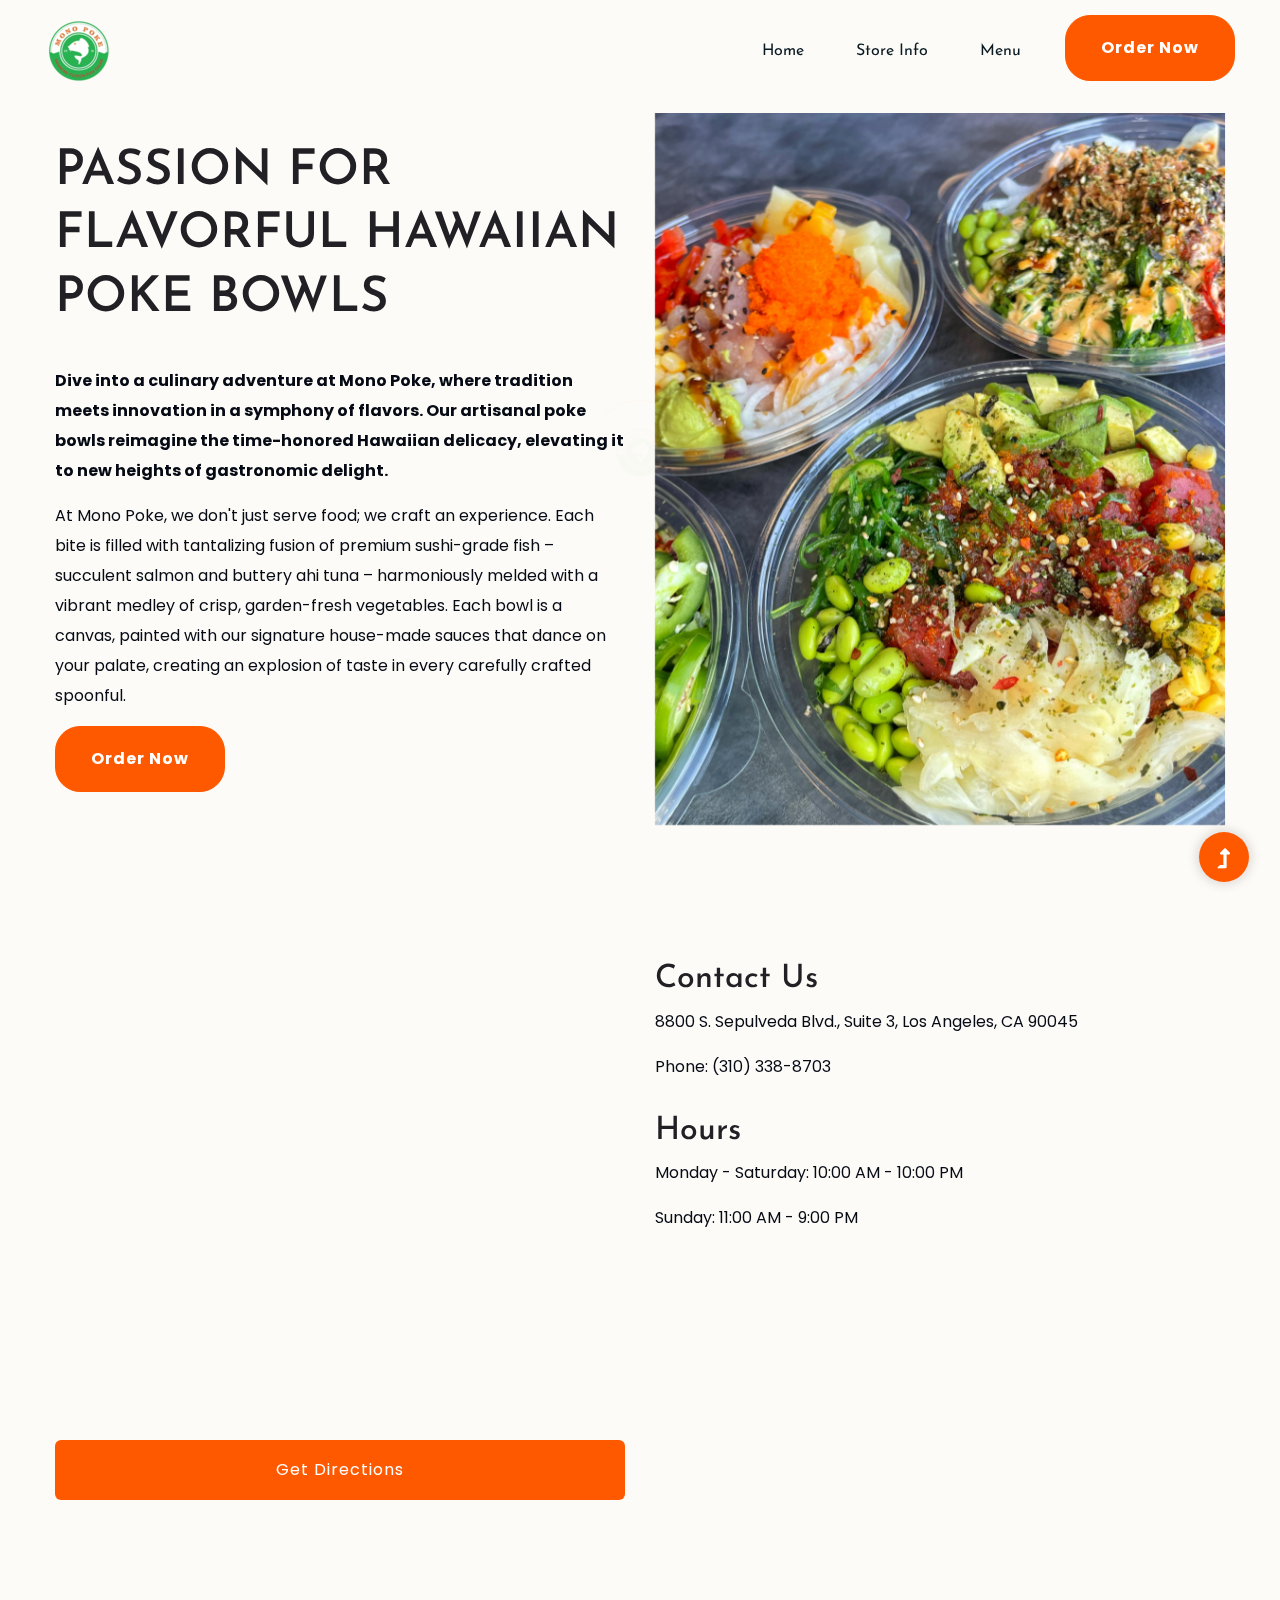
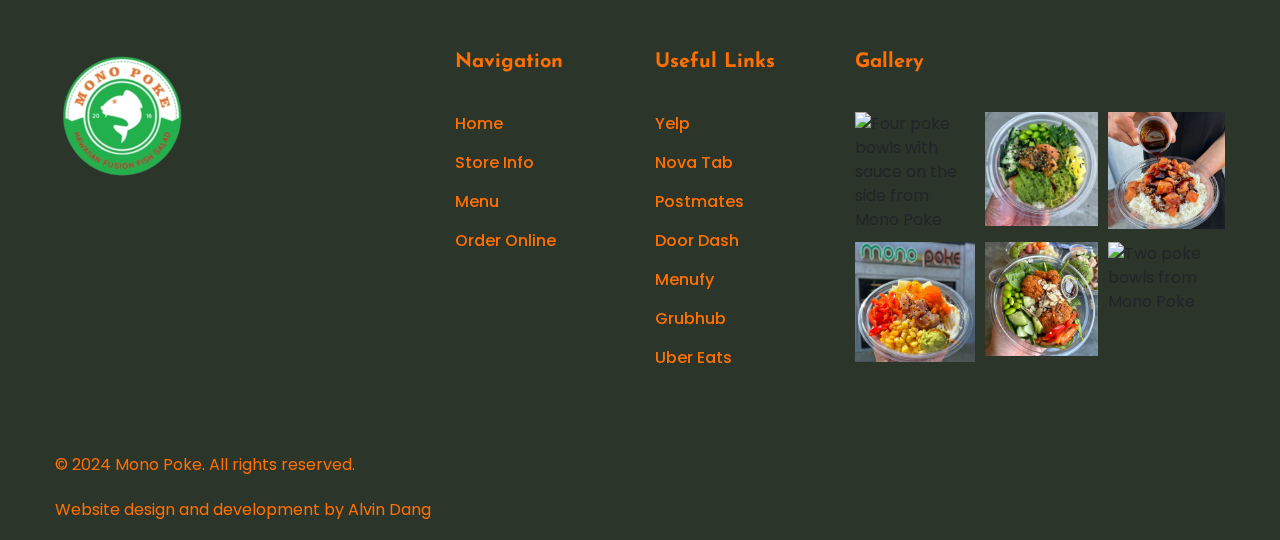
==== commit 42e5aba0: "order link integration" ====
--- a/about.html
+++ b/about.html
@@ -11,6 +11,7 @@
       rel="shortcut icon"
       type="image/x-icon"
       href="assets/img/logo/mono_logo_resized.png"
+      alt="Mono Poke Logo"
     />
 
     <!-- CSS here -->
@@ -45,7 +46,10 @@
         <div class="preloader-inner position-relative">
           <div class="preloader-circle"></div>
           <div class="preloader-img pere-text">
-            <img src="assets/img/logo/mono_logo_resized.png" alt="" />
+            <img
+              src="assets/img/logo/mono_logo_resized.png"
+              alt="Mono Poke Logo"
+            />
           </div>
         </div>
       </div>
@@ -95,7 +99,7 @@
               <div class="about-img">
                 <img
                   src="assets/img/gallery/fourPokeBowls2.jpg"
-                  alt="Customers enjoying poke bowls"
+                  alt="Customers enjoying two poke bowls from Mono Poke"
                 />
               </div>
             </div>
@@ -114,6 +118,7 @@
                 style="border: 0"
                 src="https://www.google.com/maps/embed?pb=!1m18!1m12!1m3!1d3309.3799888336475!2d-118.39813872330463!3d33.957071473193!2m3!1f0!2f0!3f0!3m2!1i1024!2i768!4f13.1!3m3!1m2!1s0x80c2b0d28b6546ef%3A0x75bdc7f0205d4a22!2sMono%20Poke!5e0!3m2!1sen!2sus!4v1726349800950!5m2!1sen!2sus"
                 loading="lazy"
+                title="Google Map of directions to Mono Poke"
                 referrerpolicy="no-referrer-when-downgrade"
                 allowfullscreen
               >
--- a/assets/css/style.css
+++ b/assets/css/style.css
@@ -6,7 +6,7 @@
   background: #f5f5f5;
 }
 .gray-bg {
-  background: #f7f7fd;
+  background: #fdfdff;
 }
 .white-bg {
   background: #fff;
@@ -15,7 +15,7 @@
   background: #16161a;
 }
 .theme-bg {
-  background: #ff5600;
+  background: #ff5900;
 }
 .brand-bg {
   background: #f1f4fa;
@@ -30,28 +30,28 @@
   color: #16161a;
 }
 .theme-color {
-  color: #ff5600;
+  color: #ff5900;
 }
 .boxed-btn {
   background: #fff;
-  color: #ff5600 !important;
+  color: #ff5900 !important;
   display: inline-block;
   padding: 18px 44px;
   font-family: "Josefin Sans", sans-serif;
   font-size: 14px;
   font-weight: 400;
   border: 0;
-  border: 1px solid #ff5600;
+  border: 1px solid #ff5900;
   letter-spacing: 3px;
   text-align: center;
-  color: #ff5600;
+  color: #ff5900;
   text-transform: uppercase;
   cursor: pointer;
 }
 .boxed-btn:hover {
-  background: #ff5600;
+  background: #ff5900;
   color: #fff !important;
-  border: 1px solid #ff5600;
+  border: 1px solid #ff5900;
 }
 .boxed-btn:focus {
   outline: none;
@@ -135,7 +135,7 @@
 }
 p {
   font-family: "Poppins", sans-serif;
-  color: #10285d;
+  color: #050a15;
   font-size: 16px;
   line-height: 30px;
   margin-bottom: 15px;
@@ -349,7 +349,7 @@
   background: #ff3500;
 }
 .btn {
-  background: #ff5600;
+  background: #ff5900;
   padding: 27px 44px;
   color: #fff;
   cursor: pointer;
@@ -377,7 +377,7 @@
   top: 0;
   width: 101%;
   height: 101%;
-  background: #ff5600;
+  background: #ff5900;
   z-index: 1;
   border-radius: 5px;
   transition: transform 0.5s;
@@ -389,7 +389,7 @@
 }
 .btn:hover::before {
   transform: scaleX(1);
-  color: #ff5600 !important;
+  color: #ff5900 !important;
   z-index: -1;
 }
 .btn.focus,
@@ -406,8 +406,8 @@
 
 .header-right-btn .header-btn {
   padding: 20px 35px;
-  background: #ff5600;
-  border: 1px solid #ff5600;
+  background: #ff5900;
+  border: 1px solid #ff5900;
   color: #fff;
   font-weight: 700;
   text-transform: capitalize;
@@ -441,7 +441,7 @@
 
 .header-right-btn .header-btn:hover::before {
   transform: scaleX(1);
-  color: #ff5600 !important;
+  color: #ff5900 !important;
   z-index: -1;
 }
 
@@ -457,8 +457,8 @@
 
 .about-right-btn .header-btn {
   padding: 20px 35px;
-  background: #ff5600;
-  border: 1px solid #ff5600;
+  background: #ff5900;
+  border: 1px solid #ff5900;
   color: #fff;
   font-weight: 700;
   text-transform: capitalize;
@@ -492,7 +492,7 @@
 
 .about-right-btn .header-btn:hover::before {
   transform: scaleX(1);
-  color: #ff5600 !important;
+  color: #ff5900 !important;
   z-index: -1;
 }
 
@@ -530,9 +530,9 @@
   border-radius: 0px;
 }
 .border-btn {
-  border: 1px solid #ff5600;
+  border: 1px solid #ff5900;
   color: #fff;
-  background: #ff5600;
+  background: #ff5900;
   border-radius: 5px;
   text-transform: capitalize;
   padding: 19px 47px;
@@ -562,7 +562,7 @@
   top: 0;
   width: 101%;
   height: 101%;
-  background: #ff5600;
+  background: #ff5900;
   z-index: -1;
   transition: transform 0.5s;
   transition-timing-function: ease;
@@ -580,7 +580,7 @@
 }
 #scrollUp,
 #back-top {
-  background: #ff5600;
+  background: #ff5900;
   height: 50px;
   width: 50px;
   right: 31px;
@@ -609,10 +609,10 @@
   color: #fff;
 }
 .sticky-bar {
-  left: 0;
   margin: auto;
   position: fixed;
   top: 0;
+  display: grid;
   align-items: center;
   max-width: 1920px;
   width: 100%;
@@ -1676,7 +1676,7 @@
   position: relative;
   border-style: solid;
   border-width: 1px;
-  border-top-color: #ff5600;
+  border-top-color: #ff5900;
   border-bottom-color: transparent;
   border-left-color: transparent;
   border-right-color: transparent;
@@ -2040,9 +2040,9 @@
 }
 .section-tittle span {
   font-size: 16px;
-  font-weight: 500;
+  font-weight: 800;
   margin-bottom: 22px;
-  color: #ff5600;
+  color: #cf4500;
   display: inline-block;
 }
 .section-tittle h2 {
@@ -2085,7 +2085,7 @@
   background: #f5f5f5;
 }
 .gray-bg {
-  background: #f7f7fd;
+  background: #fdfdff;
 }
 .white-bg {
   background: #fff;
@@ -2094,7 +2094,7 @@
   background: #16161a;
 }
 .theme-bg {
-  background: #ff5600;
+  background: #ff5900;
 }
 .brand-bg {
   background: #f1f4fa;
@@ -2109,7 +2109,7 @@
   color: #16161a;
 }
 .theme-color {
-  color: #ff5600;
+  color: #ff5900;
 }
 /* Header Area Styles */
 .header-area {
@@ -2177,7 +2177,7 @@
 }
 
 .header-area .main-header .main-menu ul li:hover > a {
-  color: #ff5600;
+  color: #ff5900;
 }
 
 .header-area .main-header .main-menu .menu-toggle {
@@ -2223,7 +2223,7 @@
 }
 
 .header-area .main-header .main-menu ul ul.submenu > li > a:hover {
-  color: #ff5600;
+  color: #ff5900;
   background: none;
   padding-left: 13px !important;
 }
@@ -2263,7 +2263,7 @@
 }
 
 .mobile_menu .slicknav_menu .slicknav_btn .slicknav_icon-bar {
-  background-color: #ff5600 !important;
+  background-color: #ff5900 !important;
 }
 
 .mobile_menu .slicknav_menu .slicknav_nav {
@@ -2272,7 +2272,7 @@
 
 .mobile_menu .slicknav_menu .slicknav_nav a:hover {
   background: transparent;
-  color: #ff5600;
+  color: #ff5900;
 }
 
 .mobile_menu .slicknav_menu .slicknav_nav a {
@@ -2337,7 +2337,7 @@
   line-height: 1.2;
   font-weight: 500;
   margin-bottom: 39px;
-  color: #ff5600;
+  color: #ff5900;
   display: inline-block;
 }
 
@@ -2360,7 +2360,7 @@
 }
 
 .slider-area .hero__btn .btn {
-  background-color: #ff5600;
+  background-color: #ff5900;
   border: none;
   padding: 1rem 2rem;
   font-size: 1rem;
@@ -2695,7 +2695,7 @@
 .about-area3 form.search-box .search-form button {
   width: 100%;
   height: 60px;
-  background: #ff5600;
+  background: #ff5900;
   font-size: 20px;
   line-height: 1;
   text-align: center;
@@ -2766,7 +2766,7 @@
   visibility: hidden;
 }
 .gallery-area .gallery-box .single-gallery .g-caption span {
-  color: #ff5600;
+  color: #ff5900;
   font-size: 30px;
   font-weight: 500;
   margin-bottom: 7px;
@@ -2851,7 +2851,7 @@
   position: absolute;
   height: 15px;
   width: 15px;
-  background: #ff5600;
+  background: #ff5900;
   content: "";
   left: 0;
   right: 0;
@@ -2928,9 +2928,10 @@
 }
 .gallery-area .nav-tabs .nav-item.show .nav-link,
 .gallery-area .nav-tabs .nav-link.active {
-  background: #ff5600;
+  background: #ff5900;
   color: #fff;
-  font-size: 16px;
+  font-size: 20px;
+  font-weight: 800;
   padding: 5px 22px;
   -webkit-transition: all 0s ease-out 0s;
   -moz-transition: all 0s ease-out 0s;
@@ -3365,11 +3366,11 @@
   }
 }
 .footer-area .footer-top .single-footer-caption .footer-tittle h4 {
-  color: #ff5600;
+  color: #ff7000;
   font-family: "Josefin Sans", sans-serif;
-  font-size: 18px;
+  font-size: 20px;
   margin-bottom: 38px;
-  font-weight: 500;
+  font-weight: 800;
 }
 .footer-area .footer-top .single-footer-caption .footer-tittle ul li {
   color: #012f5f;
@@ -3377,40 +3378,36 @@
   text-transform: capitalize;
 }
 .footer-area .footer-top .single-footer-caption .footer-tittle ul li a {
-  color: #ff5500;
-  font-weight: 300;
-}
+  color: #ff7000;
+  font-weight: 500;
 .footer-area .footer-top .single-footer-caption .footer-tittle ul li a:hover {
-  color: #ff5600;
+  color: #ff5900;
   padding-left: 5px;
 }
 .footer-area .footer-bottom {
   padding-bottom: 20px;
 }
 .footer-area .footer-bottom .footer-copy-right p {
-  color: #ff5600;
+  color: #ff5900;
   font-weight: 300;
   font-size: 16px;
   line-height: 2;
   margin-bottom: 12px;
 }
 .footer-area .footer-bottom .footer-copy-right p a {
-  color: #ff5600;
-}
-.footer-area .insta-feed {
-  padding-top: 5px;
-  display: flex;
-  flex-wrap: wrap;
-  overflow: hidden;
-  margin: 0 -5px;
-}
-.footer-area .insta-feed li {
-  width: 33.33%;
-  margin-bottom: 10px;
-  padding: 0 5px;
-}
-.footer-area .insta-feed li img {
+  color: #ff5900;
+}
+.instagram-gallery .gallery-grid {
+  display: grid;
+  grid-template-columns: repeat(3, 1fr);
+  grid-gap: 10px;
+}
+
+.instagram-gallery .gallery-grid img {
   width: 100%;
+  height: auto;
+  object-fit: cover;
+  aspect-ratio: 1 / 1;
 }
 .footer-area .footer-social span {
   color: #fff;
@@ -3471,7 +3468,7 @@
   content: "";
   width: 75px;
   height: 3px;
-  background: #ff5600;
+  background: #ff5900;
   left: 0;
   top: 52%;
   transform: translateY(-50%);
@@ -3528,10 +3525,10 @@
   line-height: 1.4;
 }
 .blogs-area .single-blogs .blog-cap h4 a:hover {
-  color: #ff5600;
+  color: #ff5900;
 }
 .blogs-area .single-blogs:hover .blog-cap {
-  background: #ff5600;
+  background: #ff5900;
 }
 .blogs-area .single-blogs:hover .blog-cap h4 a {
   color: #fff;
@@ -3549,7 +3546,7 @@
 }
 .blog_area a:hover,
 .blog_area a :hover {
-  background: -webkit-linear-gradient(131deg, #ff5600 0%, #ff5600 99%);
+  background: -webkit-linear-gradient(131deg, #ff5900 0%, #ff5900 99%);
   -webkit-background-clip: text;
   -webkit-text-fill-color: transparent;
   text-decoration: none;
@@ -3926,7 +3923,7 @@
   color: #242b5e;
 }
 .blog_details a:hover {
-  color: #ff5600;
+  color: #ff5900;
 }
 .blog_details h2 {
   font-size: 18px;
@@ -3974,7 +3971,7 @@
   left: 10px;
   display: block;
   color: #fff;
-  background-color: #ff5600;
+  background-color: #ff5900;
   padding: 8px 15px;
   border-radius: 5px;
 }
@@ -4043,7 +4040,7 @@
   box-shadow: none;
 }
 .blog_right_sidebar .search_widget .input-group button {
-  background: #ff5600;
+  background: #ff5900;
   border-left: 0;
   border: 1px solid #f0e9ff;
   padding: 4px 15px;
@@ -4141,7 +4138,7 @@
   font-size: 13px;
 }
 .blog_right_sidebar .tag_cloud_widget ul li a:hover {
-  background: #ff5600;
+  background: #ff5900;
   color: #fff !important;
   -webkit-text-fill-color: #fff;
   text-decoration: none;
@@ -4316,7 +4313,7 @@
   display: inline-block;
 }
 .single-post-area .blog-author a:hover {
-  color: #ff5600;
+  color: #ff5900;
 }
 .single-post-area .blog-author p {
   margin-bottom: 0;
@@ -5861,3 +5858,5 @@
 .switch-wrap {
   margin-bottom: 10px;
 }
+
+/* accessibility */
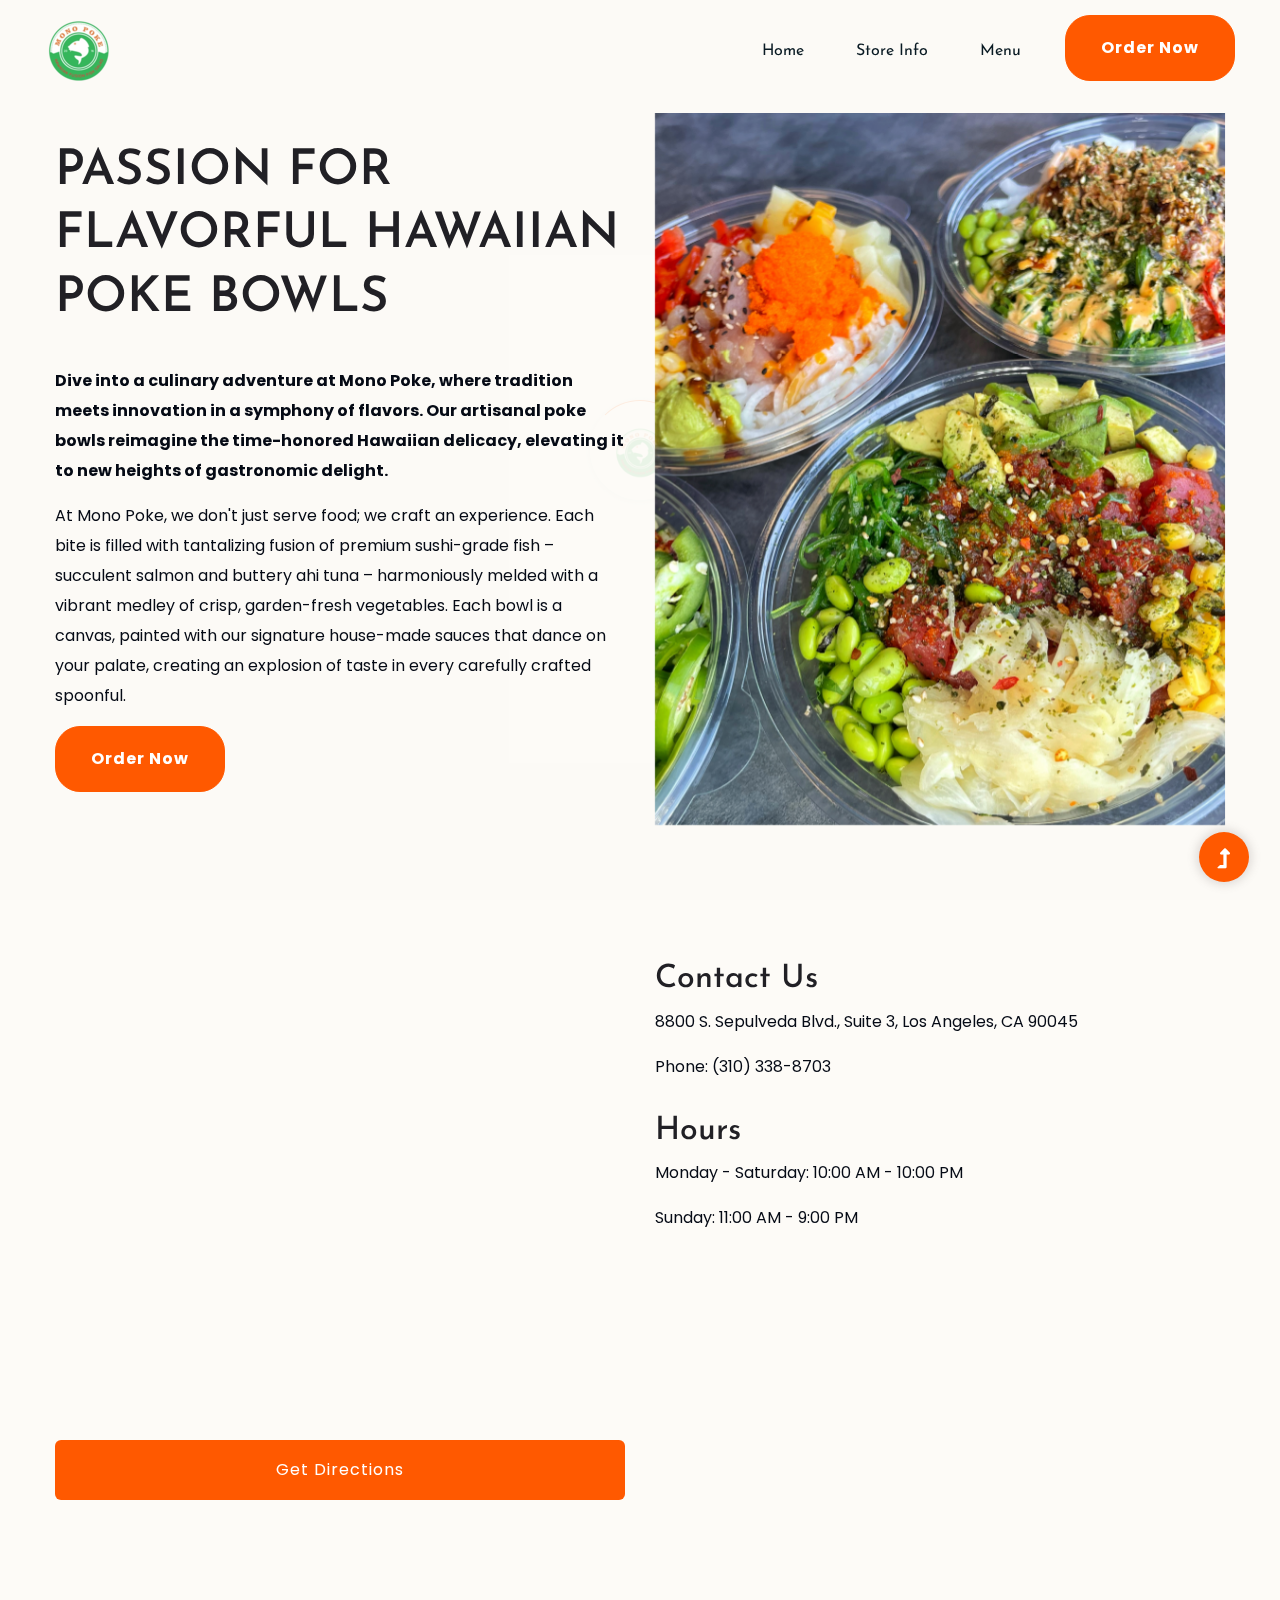
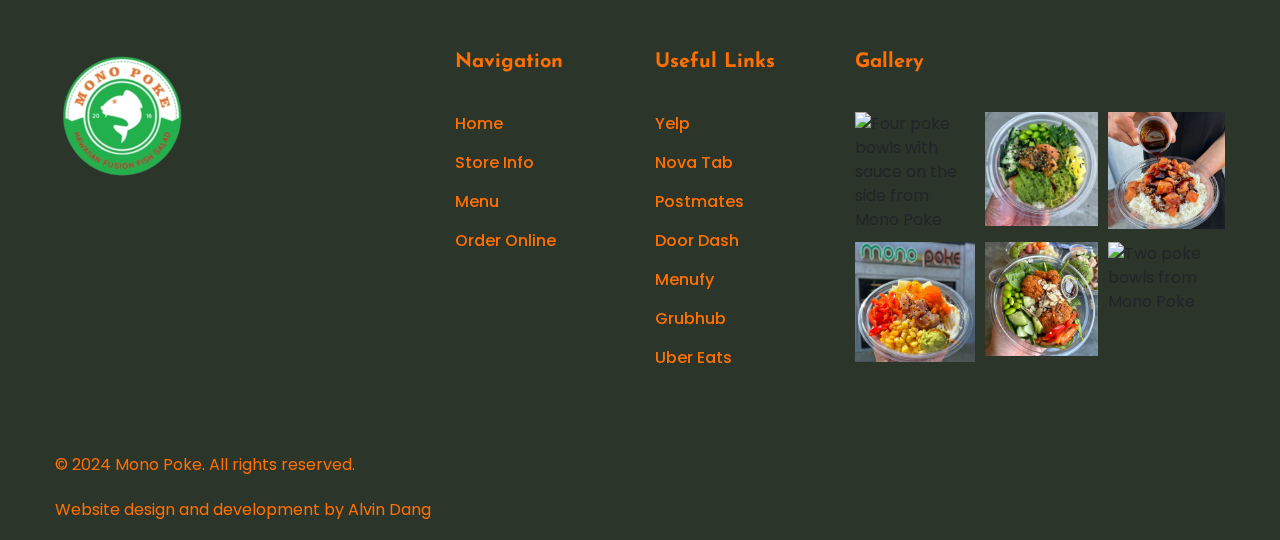
==== commit 55a4dceb: "relative image pathing fix" ====
--- a/about.html
+++ b/about.html
@@ -47,7 +47,7 @@
           <div class="preloader-circle"></div>
           <div class="preloader-img pere-text">
             <img
-              src="assets/img/logo/mono_logo_resized.png"
+              src="./assets/img/logo/mono_logo_resized.png"
               alt="Mono Poke Logo"
             />
           </div>
@@ -98,7 +98,7 @@
               <!-- about-img -->
               <div class="about-img">
                 <img
-                  src="assets/img/gallery/fourPokeBowls2.jpg"
+                  src="./assets/img/gallery/fourPokeBowls2.jpg"
                   alt="Customers enjoying two poke bowls from Mono Poke"
                 />
               </div>
--- a/assets/css/style.css
+++ b/assets/css/style.css
@@ -533,7 +533,7 @@
   border: 1px solid #ff5900;
   color: #fff;
   background: #ff5900;
-  border-radius: 5px;
+  border-radius: 25px;
   text-transform: capitalize;
   padding: 19px 47px;
   -moz-user-select: none;
@@ -551,7 +551,7 @@
 }
 @media (max-width: 575px) {
   .border-btn {
-    display: none;
+    display: flex;
   }
 }
 .border-btn::before {
@@ -569,7 +569,7 @@
   transform-origin: 0 0;
   transition-timing-function: cubic-bezier(0.5, 1.6, 0.4, 0.7);
   transform: scaleY(0);
-  border-radius: 0;
+  border-radius: 25px;
 }
 .border-btn:hover::before {
   transform: scaleY(1);
@@ -1944,6 +1944,9 @@
     padding-bottom: 70px;
   }
 }
+.menufy-logo {
+  border-radius: 30px;
+}
 .section-paddingt30 {
   padding-top: 195px;
   padding-bottom: 90px;
@@ -2456,7 +2459,7 @@
     display: block;
     width: 100%;
     height: 50vh;
-    background-image: url(../img/hero/salmon.jpg);
+    background-image: url(../img/gallery/bowl1.jpg);
     background-repeat: no-repeat;
     background-position: center;
     background-size: cover;
@@ -2464,29 +2467,6 @@
   }
   .slider-area .hero__btn .btn {
     width: 100%;
-  }
-}
-
-/* Slider Dots for Mobile */
-.slider-dots {
-  display: none;
-}
-
-@media (max-width: 991px) {
-  .slider-dots {
-    display: flex;
-    justify-content: center;
-    gap: 0.5rem;
-    margin-top: 1rem;
-  }
-  .slider-dots .dot {
-    width: 8px;
-    height: 8px;
-    background-color: #ccc;
-    border-radius: 50%;
-  }
-  .slider-dots .dot.active {
-    background-color: #333;
   }
 }
 .about-low-area .about-caption p {
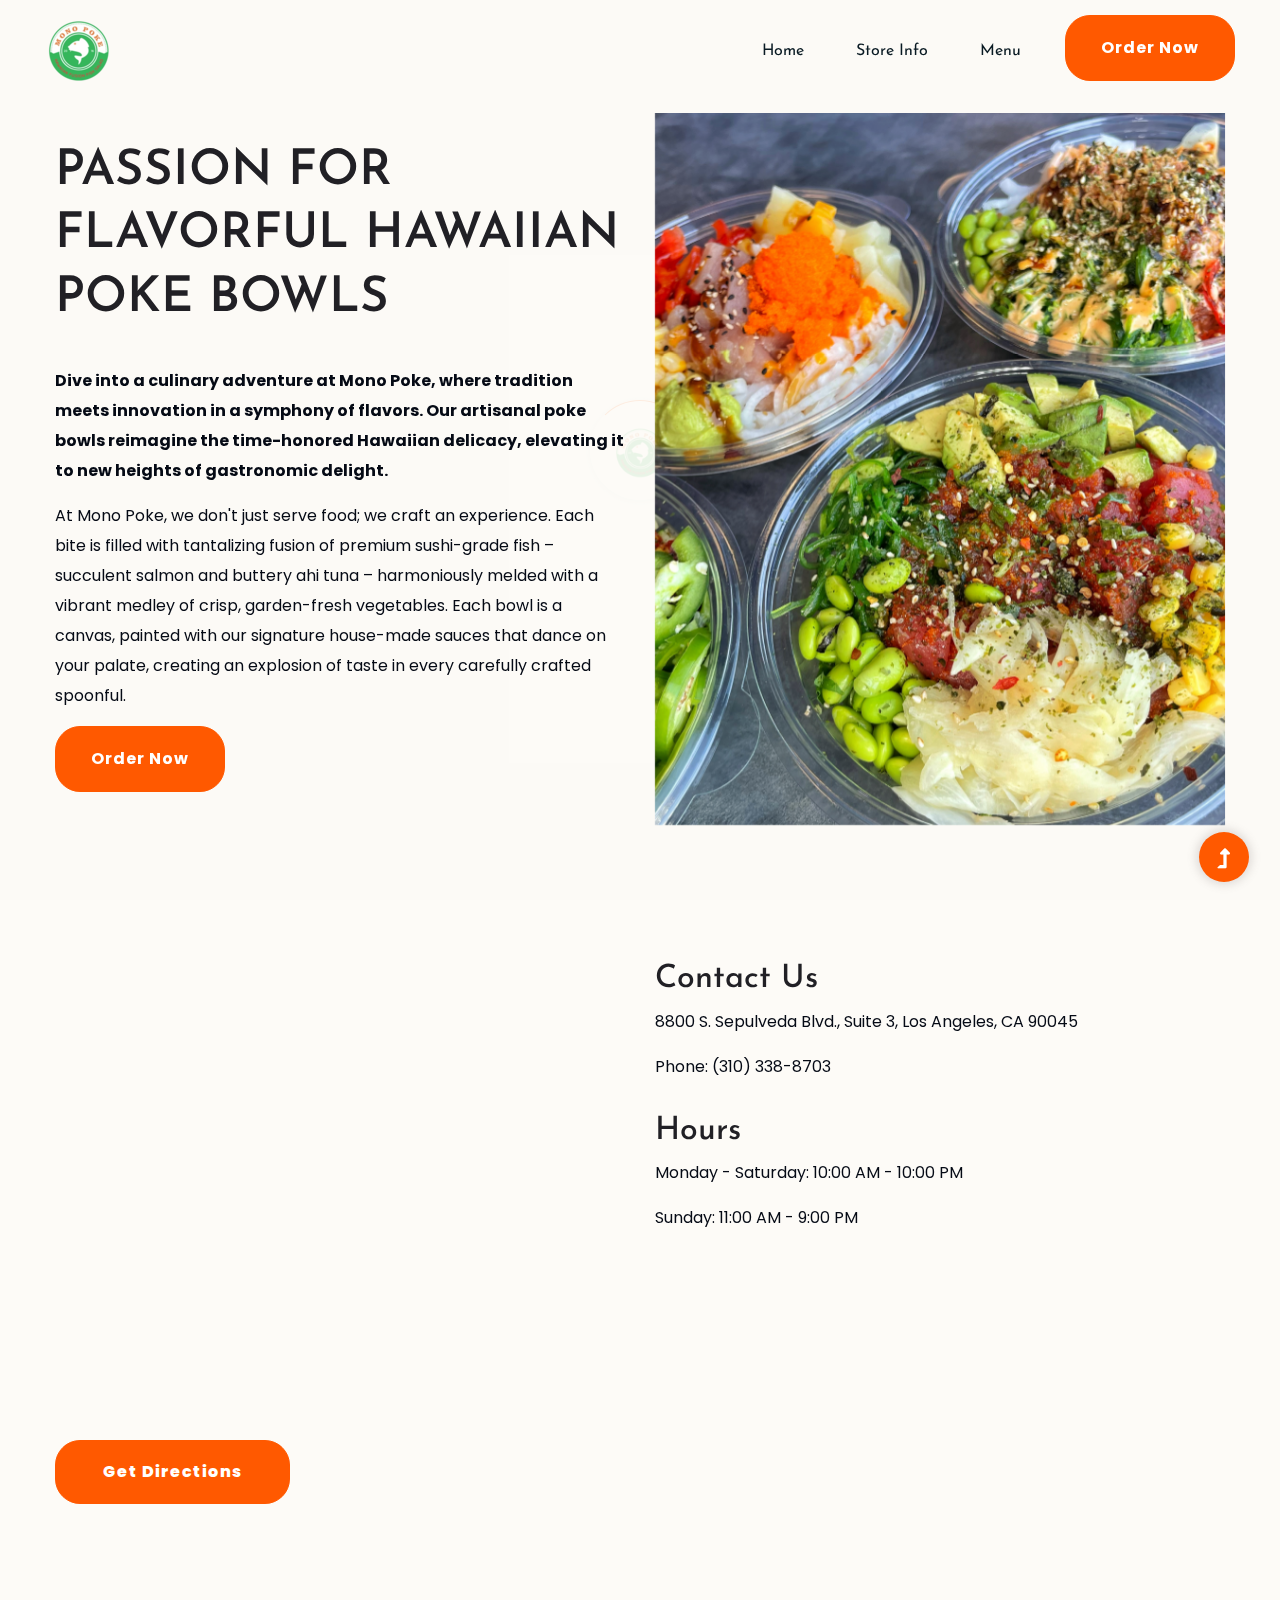
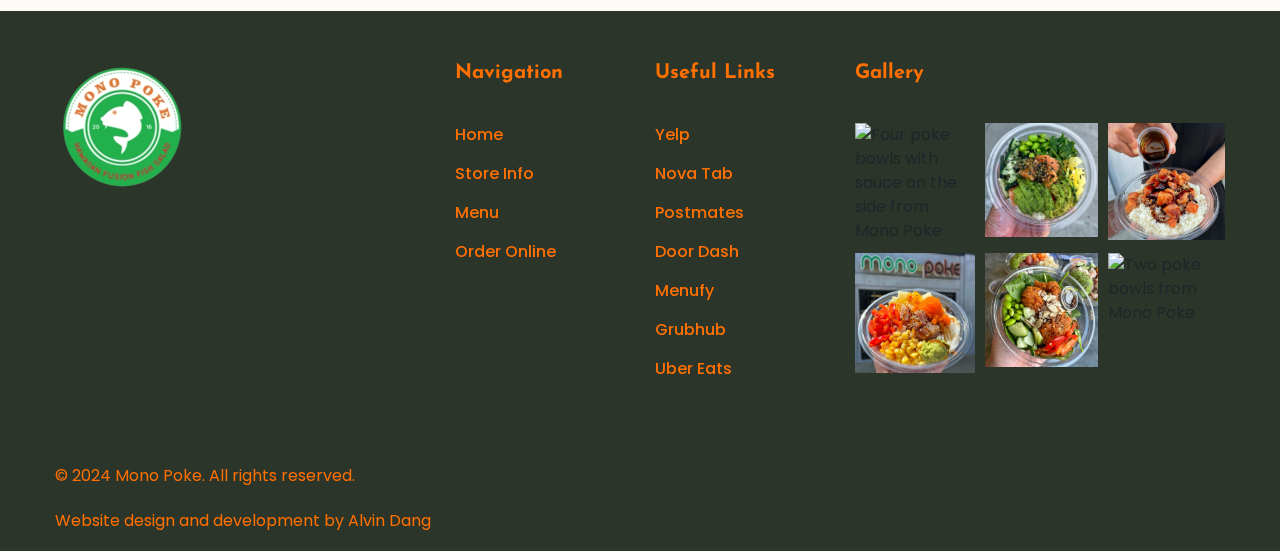
==== commit e665f541: "changed get directions button styling" ====
--- a/about.html
+++ b/about.html
@@ -126,7 +126,7 @@
             </div>
             <a
               href="https://maps.app.goo.gl/a96igvJmnxZWKpEB7"
-              class="btn select-btn"
+              class="border-btn header-btn"
               target="_blank"
               >Get Directions</a
             >
--- a/assets/css/style.css
+++ b/assets/css/style.css
@@ -2385,7 +2385,7 @@
 
 @media only screen and (min-width: 768px) and (max-width: 991px) {
   .slider-height {
-    min-height: 700px;
+    min-height: 500px;
   }
   .slider-height::after {
     content: none;
@@ -2406,7 +2406,7 @@
 
 @media only screen and (max-width: 767px) {
   .slider-height {
-    min-height: 600px;
+    min-height: 100px;
   }
   .hero__caption {
     width: 100%;
@@ -2451,7 +2451,7 @@
   }
   .slider-area .container {
     max-width: 100%;
-    padding: 2rem;
+    padding: 0rem 2rem 2rem 2rem;
     order: 2;
   }
   .slider-area::before {
@@ -2553,23 +2553,47 @@
   .about-area2 .about-caption {
     padding-left: 0px;
   }
+  .about-img {
+    padding-top: 20px;
+  }
+  .contact-info {
+    padding-top: 50px;
+  }
 }
 @media only screen and (min-width: 768px) and (max-width: 991px) {
   .about-area2 .about-caption {
     padding-top: 50px;
     padding-left: 0px;
   }
+  .about-img {
+    padding-top: 20px;
+  }
+  .contact-info {
+    padding-top: 50px;
+  }
 }
 @media only screen and (min-width: 576px) and (max-width: 767px) {
   .about-area2 .about-caption {
     padding-top: 50px;
     padding-left: 0px;
   }
+  .about-img {
+    padding-top: 20px;
+  }
+  .contact-info {
+    padding-top: 50px;
+  }
 }
 @media (max-width: 575px) {
   .about-area2 .about-caption {
     padding-top: 40px;
     padding-left: 0px;
+  }
+  .about-img {
+    padding-top: 20px;
+  }
+  .contact-info {
+    padding-top: 50px;
   }
 }
 .about-area2 .about-caption .pera-top {
@@ -2692,7 +2716,6 @@
   border: 0;
   cursor: pointer;
 }
-
 .gallery-top {
   background: rgb(253 251 247);
 }
@@ -2815,7 +2838,7 @@
 }
 .gallery-area .nav-tabs {
   margin-bottom: 15px;
-  padding-bottom: 0px;
+  padding-bottom: 5px;
   position: relative;
   border: 0;
   display: flex;
@@ -2844,7 +2867,7 @@
   visibility: hidden;
 }
 .gallery-area .nav-tabs .nav-item {
-  margin: 0 27px;
+  margin: 0 10px;
   display: block;
   color: #1b1b1b;
   font-size: 16px;
@@ -2880,6 +2903,9 @@
   .tab-size {
     max-width: 900px;
   }
+  .gallery-area .nav-tabs .nav-item {
+    margin: 5px 15px;
+  }
 }
 @media only screen and (min-width: 768px) and (max-width: 991px) {
   .tab-size {
@@ -2893,17 +2919,17 @@
 
 @media only screen and (min-width: 768px) and (max-width: 991px) {
   .gallery-area .nav-tabs .nav-item {
-    margin: 0 15px;
+    margin: 5px 15px;
   }
 }
 @media only screen and (min-width: 576px) and (max-width: 767px) {
   .gallery-area .nav-tabs .nav-item {
-    margin: 0 0px;
+    margin: 5px 5px;
   }
 }
 @media (max-width: 575px) {
   .gallery-area .nav-tabs .nav-item {
-    margin: 15px 0px;
+    margin: 15px 5px;
   }
 }
 .gallery-area .nav-tabs .nav-item.show .nav-link,
@@ -2951,11 +2977,11 @@
   font-size: 36px;
   font-weight: 700;
   text-align: center;
-  padding: 30px 30px;
+  white-space: nowrap;
+  padding: 10px 30px;
   color: #0b0e0d;
   background-color: rgb(253 251 247);
 }
-
 .scoop-sub-title {
   font-size: 30px;
   font-weight: 700;
@@ -2964,7 +2990,6 @@
   color: #0b0e0d;
   background-color: rgb(253 251 247);
 }
-
 .scoop-container {
   display: flex;
   flex-wrap: wrap;
@@ -2975,7 +3000,6 @@
   /* #bfd9ed*/
   justify-content: center;
 }
-
 .scoop-sub-container {
   display: flex;
   flex-wrap: wrap;
@@ -2985,17 +3009,17 @@
   /* #bfd9ed*/
   justify-content: center;
 }
-
 .scoop-item {
   flex: 0 0 auto;
   display: flex;
+  flex-direction: column;
   background-color: rgb(249 246 240);
   border: 2px solid #d0d0d0;
   border-radius: 8px;
   overflow: hidden;
-  height: 88px;
-  max-width: 500px;
-  min-width: 300px;
+  width: 350px;
+  min-height: 88px;
+  transition: all 0.3s ease;
 }
 
 .image-container {
@@ -3016,18 +3040,21 @@
   justify-content: center;
   padding: 10px 20px;
   flex-grow: 1;
+  width: 100%;
 }
 
 .scoop-item h3 {
   font-size: 20px;
   font-weight: 700;
   margin: 0 0 5px 0;
+  word-break: break-word;
 }
 
 .size-box {
   display: flex;
   justify-content: space-between;
-  align-items: center;
+  align-items: flex-start;
+  width: 100%;
 }
 
 .size-box p {
@@ -3035,24 +3062,52 @@
   color: #666;
   margin: 0;
 }
+.flavors {
+  display: none;
+  padding-top: 10px;
+  font-size: 14px;
+  color: #666;
+  word-wrap: break-word;
+}
+.button-container {
+  display: flex;
+  justify-content: left;
+  width: 100%;
+}
+.see-flavors-btn {
+  width: 40%;
+  background-color: rgb(253 251 247);
+  border: 1px solid #ff5900;
+  padding: 5px 5px;
+  cursor: pointer;
+  font-weight: 900px;
+  border-radius: 4px;
+  color: #cf4500; /* Changed text color to match border for better visibility */
+  transition: all 0.3s ease;
+}
+.see-flavors-btn:hover {
+  background-color: #ff5900;
+  color: rgb(253 251 247);
+}
+.expanded {
+  min-height: 200px;
+}
+.expanded .flavors {
+  display: block;
+}
 
 .price {
+  flex-shrink: 0;
+  text-align: right;
   font-weight: 600;
-  padding-left: 25px;
+  font-size: 14px;
+  color: #666;
 }
 
 @media (max-width: 768px) {
   .scoop-item {
-    flex-direction: column;
-    height: auto;
     width: 100%;
   }
-
-  .image-container {
-    width: 100%;
-    height: 150px;
-  }
-
   .content-container {
     padding: 15px;
   }
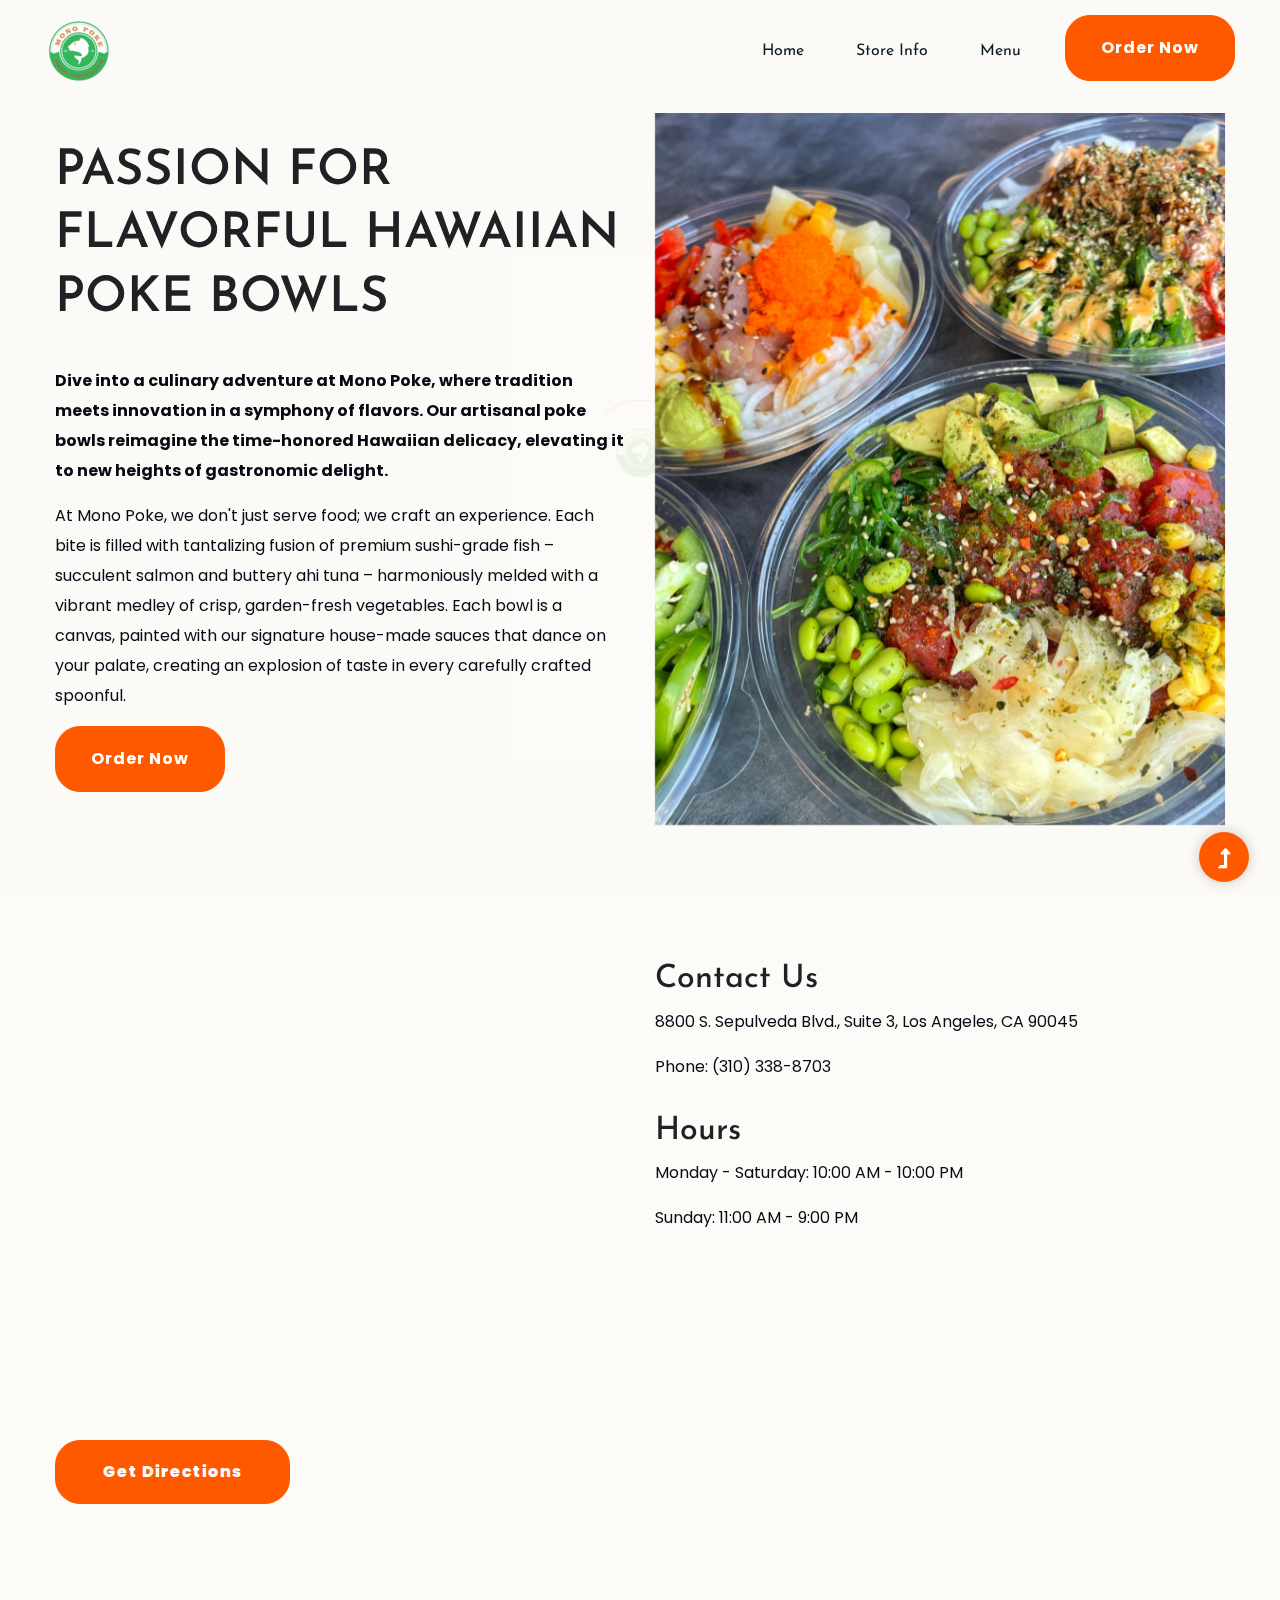
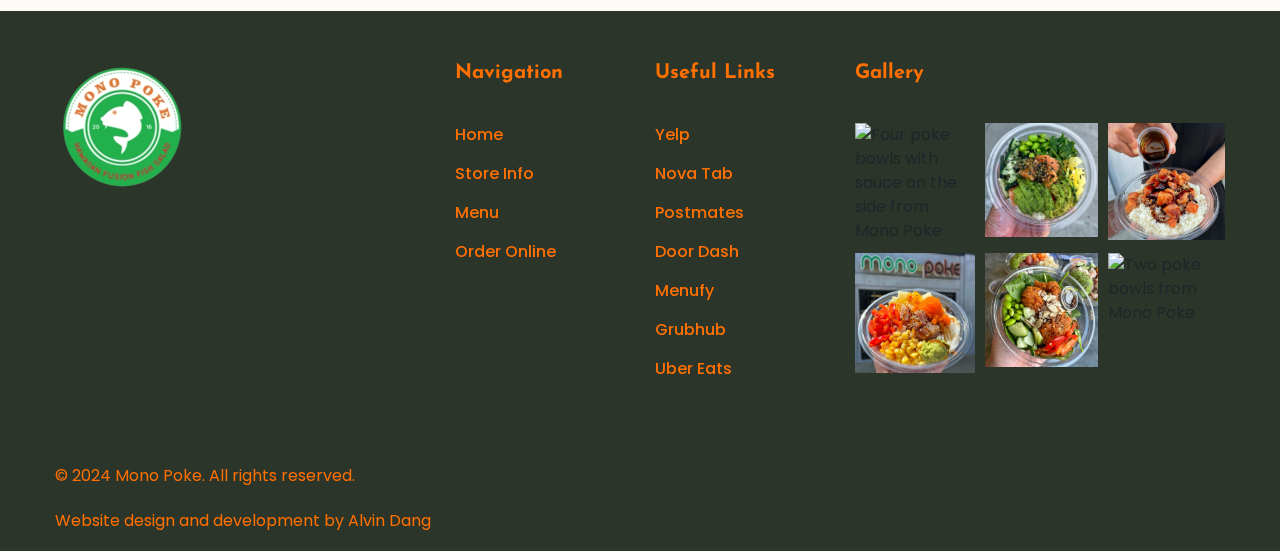
==== commit aeb154d6: "Remove bloat packages" ====
--- a/about.html
+++ b/about.html
@@ -16,12 +16,9 @@
 
     <!-- CSS here -->
     <link rel="stylesheet" href="assets/css/bootstrap.min.css" />
-    <link rel="stylesheet" href="assets/css/owl.carousel.min.css" />
     <link rel="stylesheet" href="assets/css/slicknav.css" />
     <link rel="stylesheet" href="assets/css/flaticon.css" />
-    <link rel="stylesheet" href="assets/css/gijgo.css" />
     <link rel="stylesheet" href="assets/css/animate.min.css" />
-    <link rel="stylesheet" href="assets/css/magnific-popup.css" />
     <link rel="stylesheet" href="assets/css/fontawesome-all.min.css" />
     <link rel="stylesheet" href="assets/css/themify-icons.css" />
     <link rel="stylesheet" href="assets/css/slick.css" />
@@ -162,16 +159,12 @@
     <!-- Jquery Mobile Menu -->
     <script src="./assets/js/jquery.slicknav.min.js"></script>
 
-    <!-- Jquery Slick , Owl-Carousel Plugins -->
-    <script src="./assets/js/owl.carousel.min.js"></script>
+    <!-- Jquery Slick Plugins -->
     <script src="./assets/js/slick.min.js"></script>
     <!-- One Page, Animated-HeadLin -->
     <script src="./assets/js/wow.min.js"></script>
     <script src="./assets/js/animated.headline.js"></script>
-    <script src="./assets/js/jquery.magnific-popup.js"></script>
 
-    <!-- Date Picker -->
-    <script src="./assets/js/gijgo.min.js"></script>
     <!-- Nice-select, sticky -->
     <script src="./assets/js/jquery.nice-select.min.js"></script>
     <script src="./assets/js/jquery.sticky.js"></script>
--- a/assets/css/style.css
+++ b/assets/css/style.css
@@ -2977,7 +2977,6 @@
   font-size: 36px;
   font-weight: 700;
   text-align: center;
-  white-space: nowrap;
   padding: 10px 30px;
   color: #0b0e0d;
   background-color: rgb(253 251 247);
@@ -3105,6 +3104,18 @@
 }
 
 @media (max-width: 768px) {
+  .scoop-title {
+    font-size: 28px;
+    padding: 10px 15px;
+    word-wrap: break-word;
+    overflow-wrap: break-word;
+  }
+  .scoop-sub-title {
+    font-size: 24px;
+    padding: 8px 10px;
+    word-wrap: break-word;
+    overflow-wrap: break-word;
+  }
   .scoop-item {
     width: 100%;
   }
@@ -3337,7 +3348,7 @@
 .our-services .single-services .services-cap h5 a {
   font-weight: 600;
   font-size: 25px;
-  color: #15181d;
+  color: #fff;
   line-height: 1.4;
   display: block;
 }
@@ -3353,6 +3364,52 @@
 .our-services .col-sm-6 {
   display: flex;
   margin-bottom: 10px;
+}
+
+.custom-btn {
+  background: #ff5900;
+  padding: 20px 35px;
+  color: #fff;
+  cursor: pointer;
+  display: inline-block;
+  font-size: 16px;
+  border-radius: 25px;
+  font-weight: 700;
+  text-transform: capitalize;
+  border: 1px solid #ff5900;
+  position: relative;
+  z-index: 1;
+  overflow: hidden;
+  transition: color 0.4s linear;
+}
+
+.custom-btn::before {
+  content: "";
+  position: absolute;
+  left: 0;
+  top: 0;
+  width: 108%;
+  height: 108%;
+  background: #e6c405;
+  z-index: -1;
+  transition: transform 0.5s;
+  transition-timing-function: ease;
+  transform-origin: 0 0;
+  transition-timing-function: cubic-bezier(0.5, 1.6, 0.4, 0.7);
+  transform: scaleX(0);
+  border-radius: 25px;
+}
+
+.custom-btn:hover::before {
+  transform: scaleX(1);
+  color: #fff !important;
+  z-index: -1;
+}
+
+.custom-btn:hover {
+  color: #fff;
+  border-color: #e6c405;
+  text-decoration: none;
 }
 
 /* Responsive adjustments */
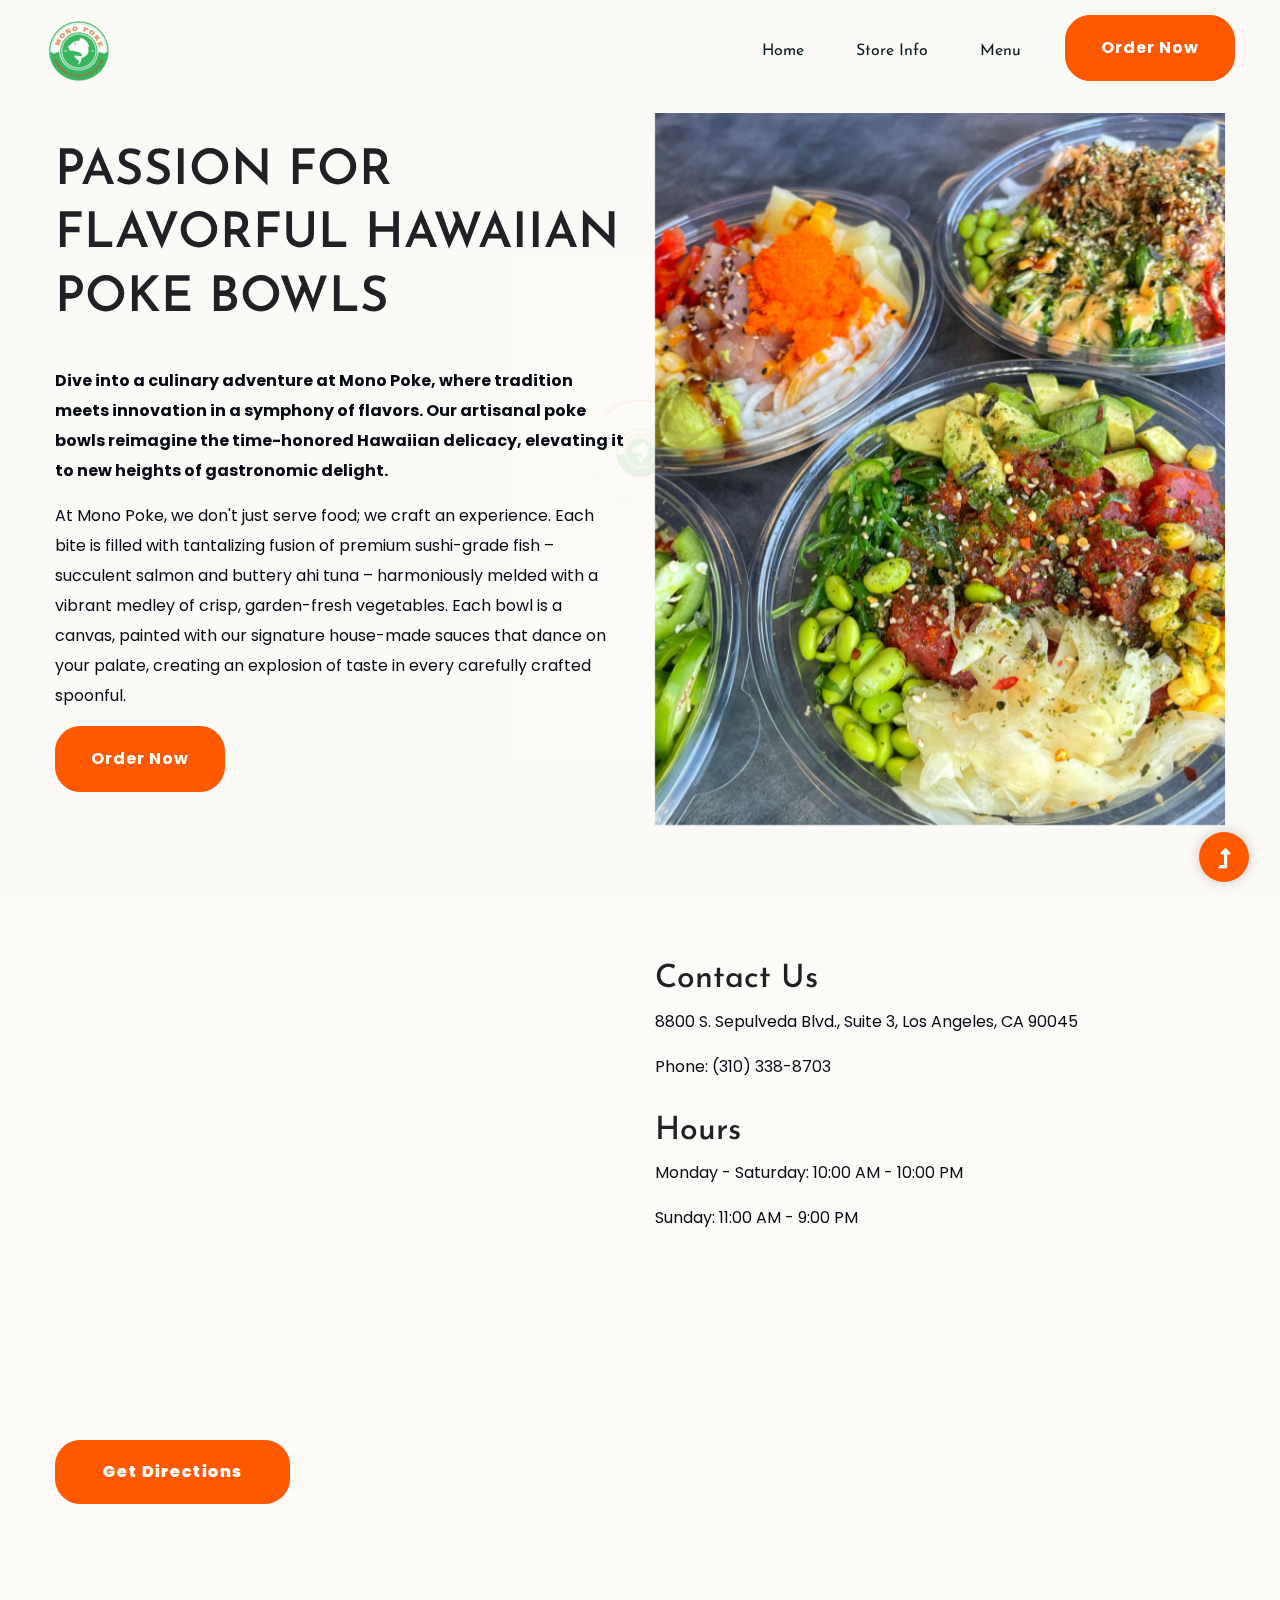
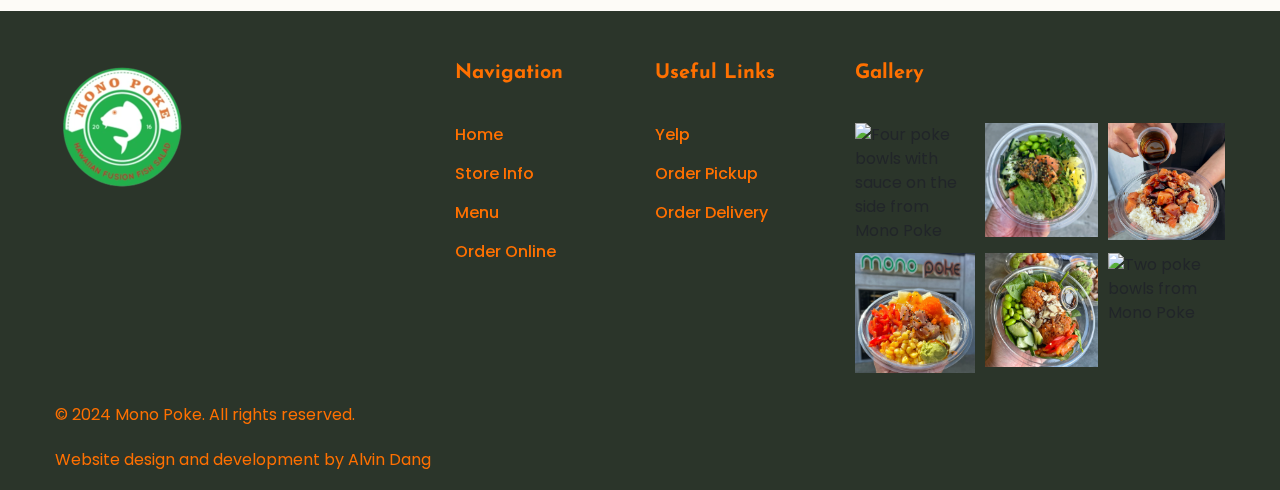
==== commit 67728547: "Update footer, remove more bloat" ====
--- a/about.html
+++ b/about.html
@@ -21,8 +21,6 @@
     <link rel="stylesheet" href="assets/css/animate.min.css" />
     <link rel="stylesheet" href="assets/css/fontawesome-all.min.css" />
     <link rel="stylesheet" href="assets/css/themify-icons.css" />
-    <link rel="stylesheet" href="assets/css/slick.css" />
-    <link rel="stylesheet" href="assets/css/nice-select.css" />
     <link rel="stylesheet" href="assets/css/style.css" />
 
     <style>
@@ -159,14 +157,11 @@
     <!-- Jquery Mobile Menu -->
     <script src="./assets/js/jquery.slicknav.min.js"></script>
 
-    <!-- Jquery Slick Plugins -->
-    <script src="./assets/js/slick.min.js"></script>
     <!-- One Page, Animated-HeadLin -->
     <script src="./assets/js/wow.min.js"></script>
     <script src="./assets/js/animated.headline.js"></script>
 
-    <!-- Nice-select, sticky -->
-    <script src="./assets/js/jquery.nice-select.min.js"></script>
+    <!-- Sticky -->
     <script src="./assets/js/jquery.sticky.js"></script>
 
     <!-- contact js -->
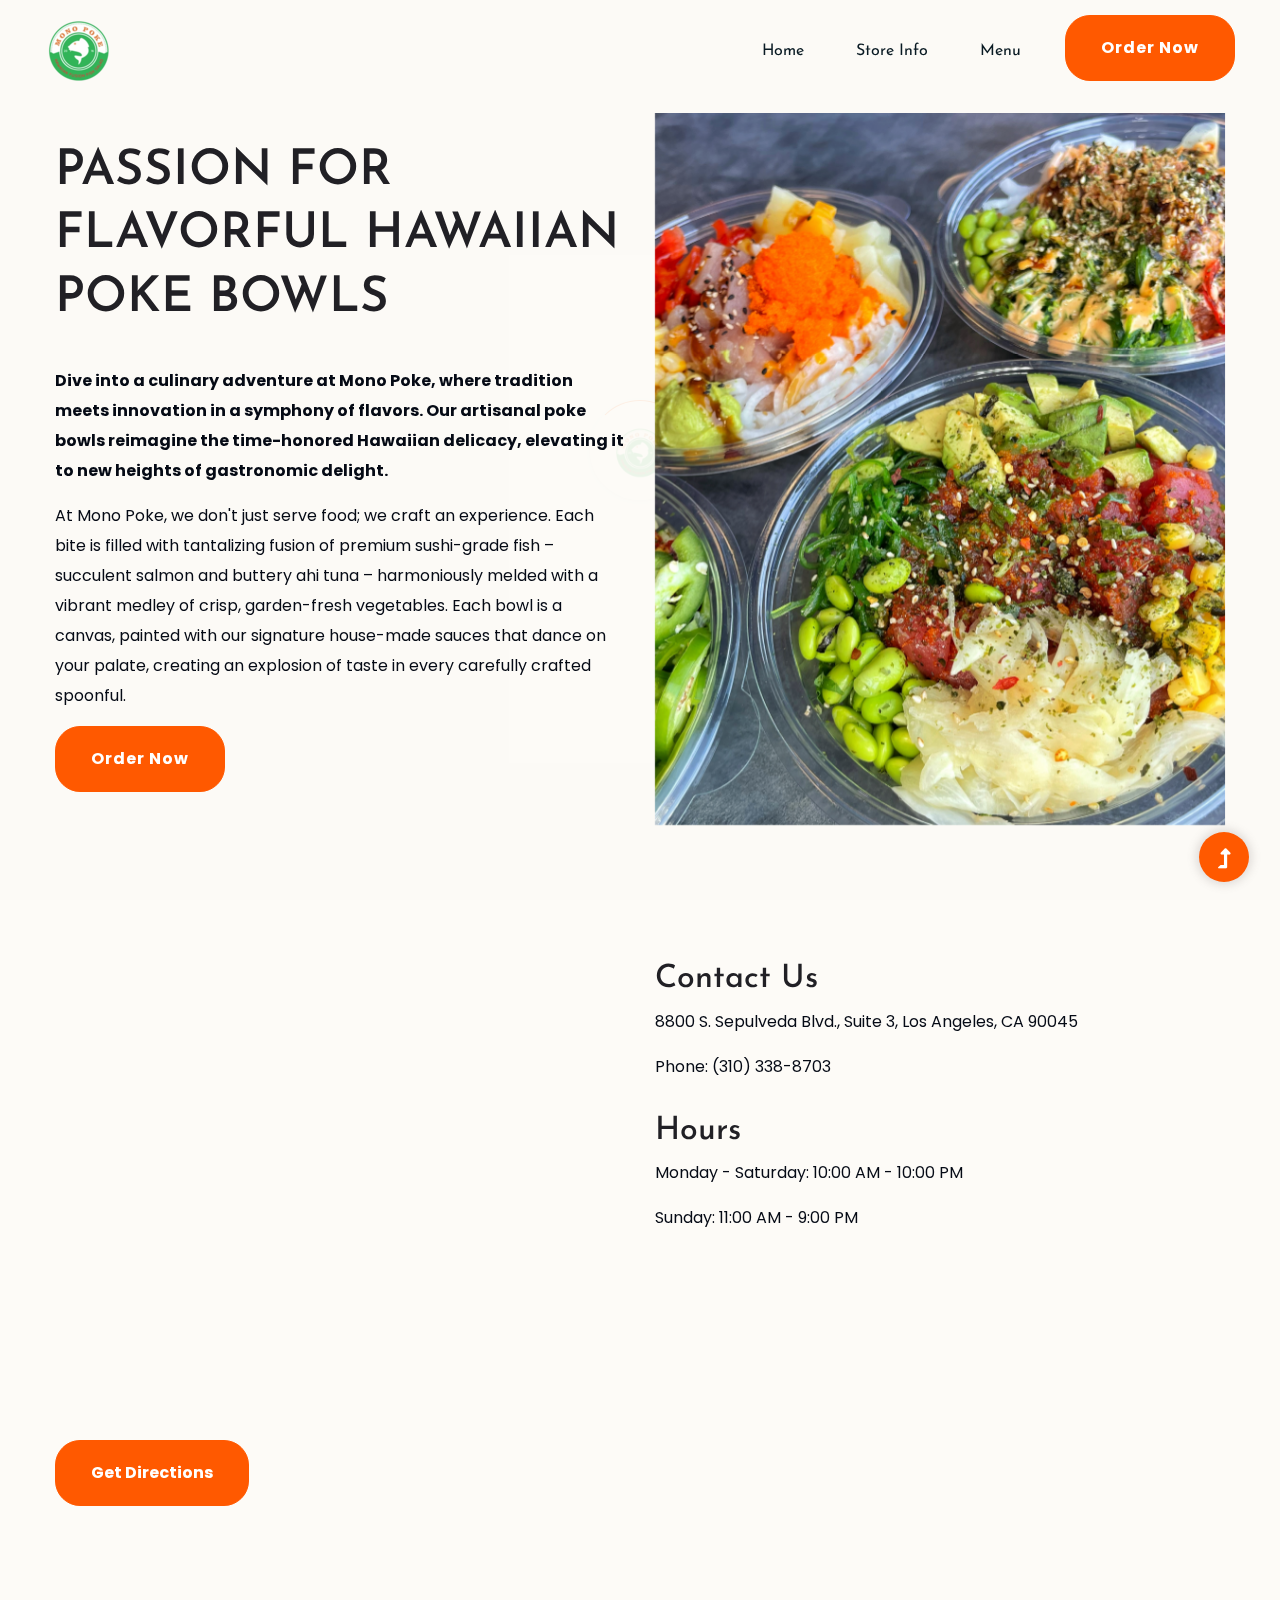
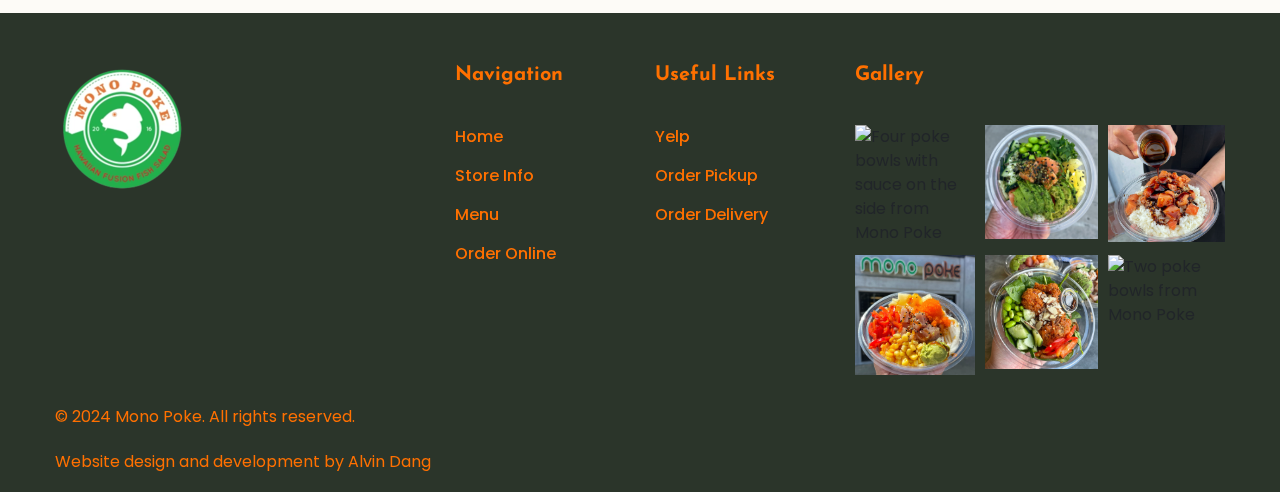
==== commit da2a3795: "Update all buttons to have transitions" ====
--- a/about.html
+++ b/about.html
@@ -121,7 +121,7 @@
             </div>
             <a
               href="https://maps.app.goo.gl/a96igvJmnxZWKpEB7"
-              class="border-btn header-btn"
+              class="custom-btn header-btn"
               target="_blank"
               >Get Directions</a
             >
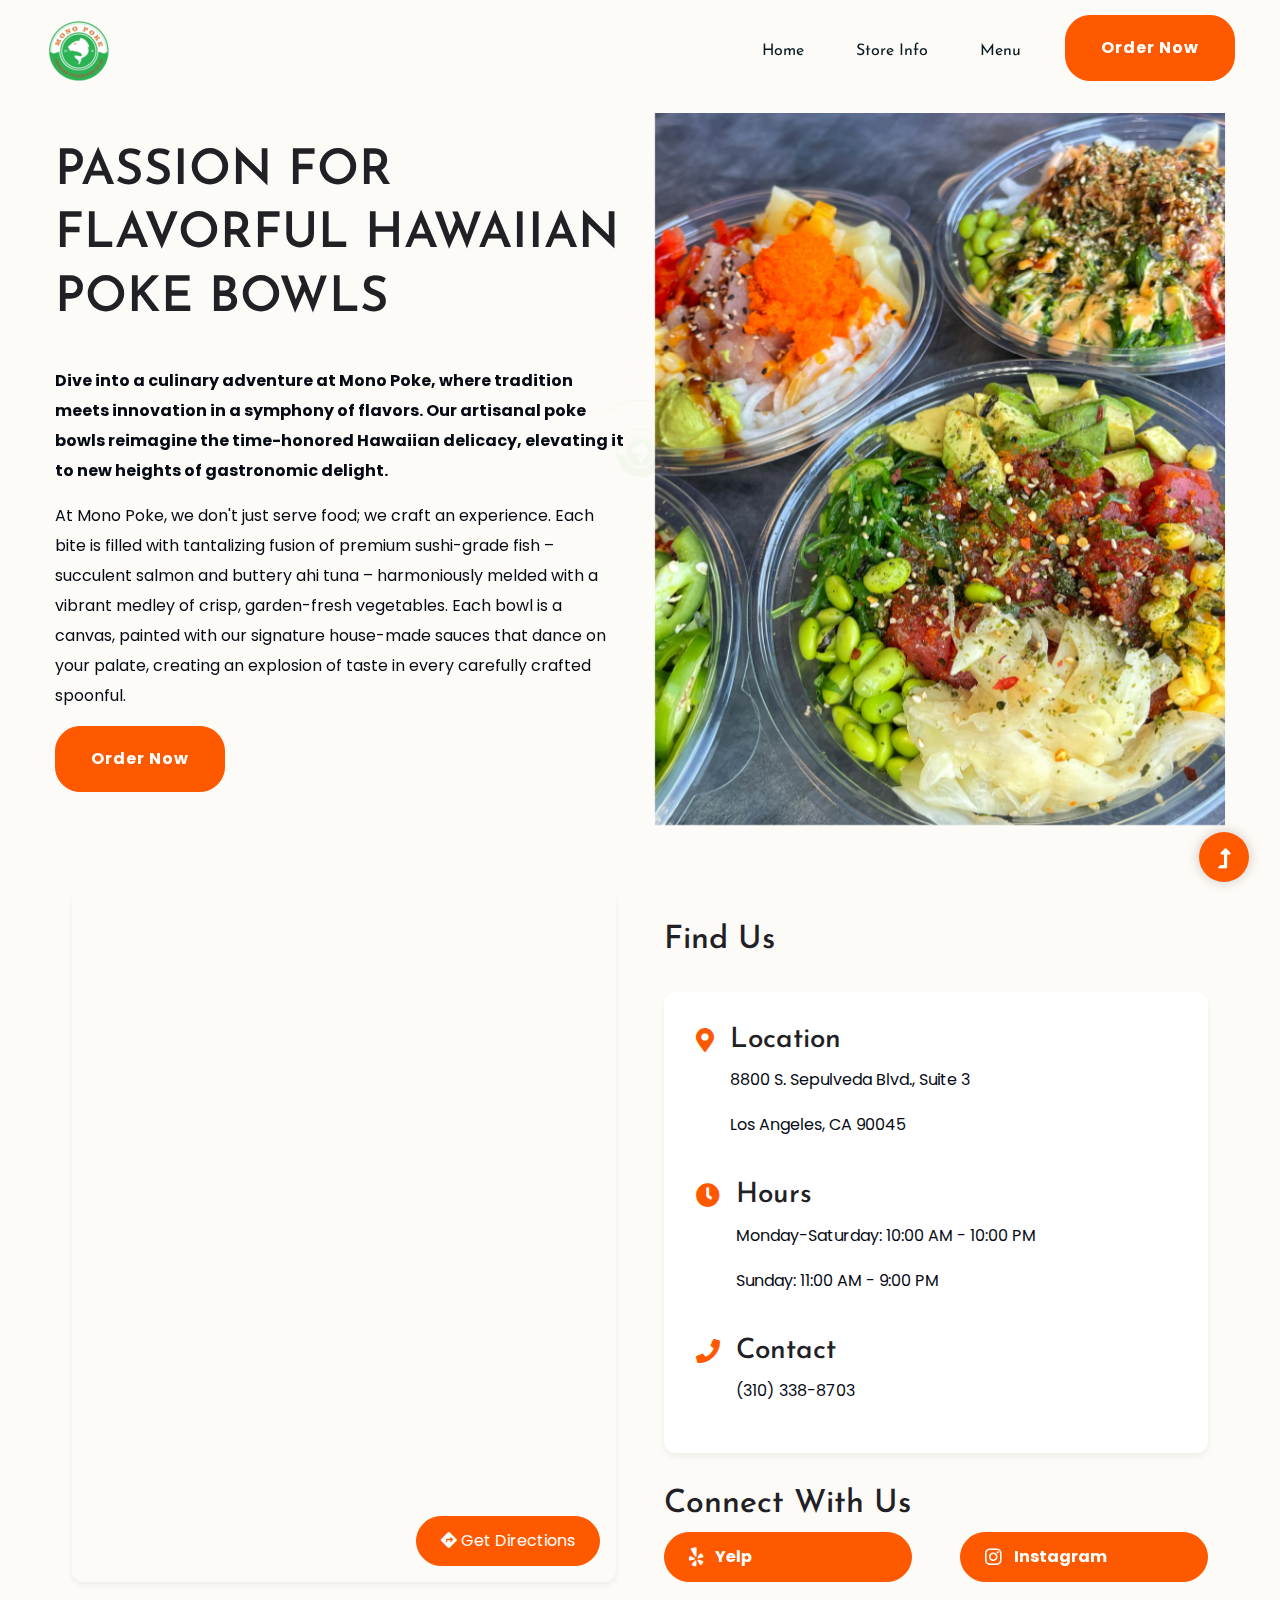
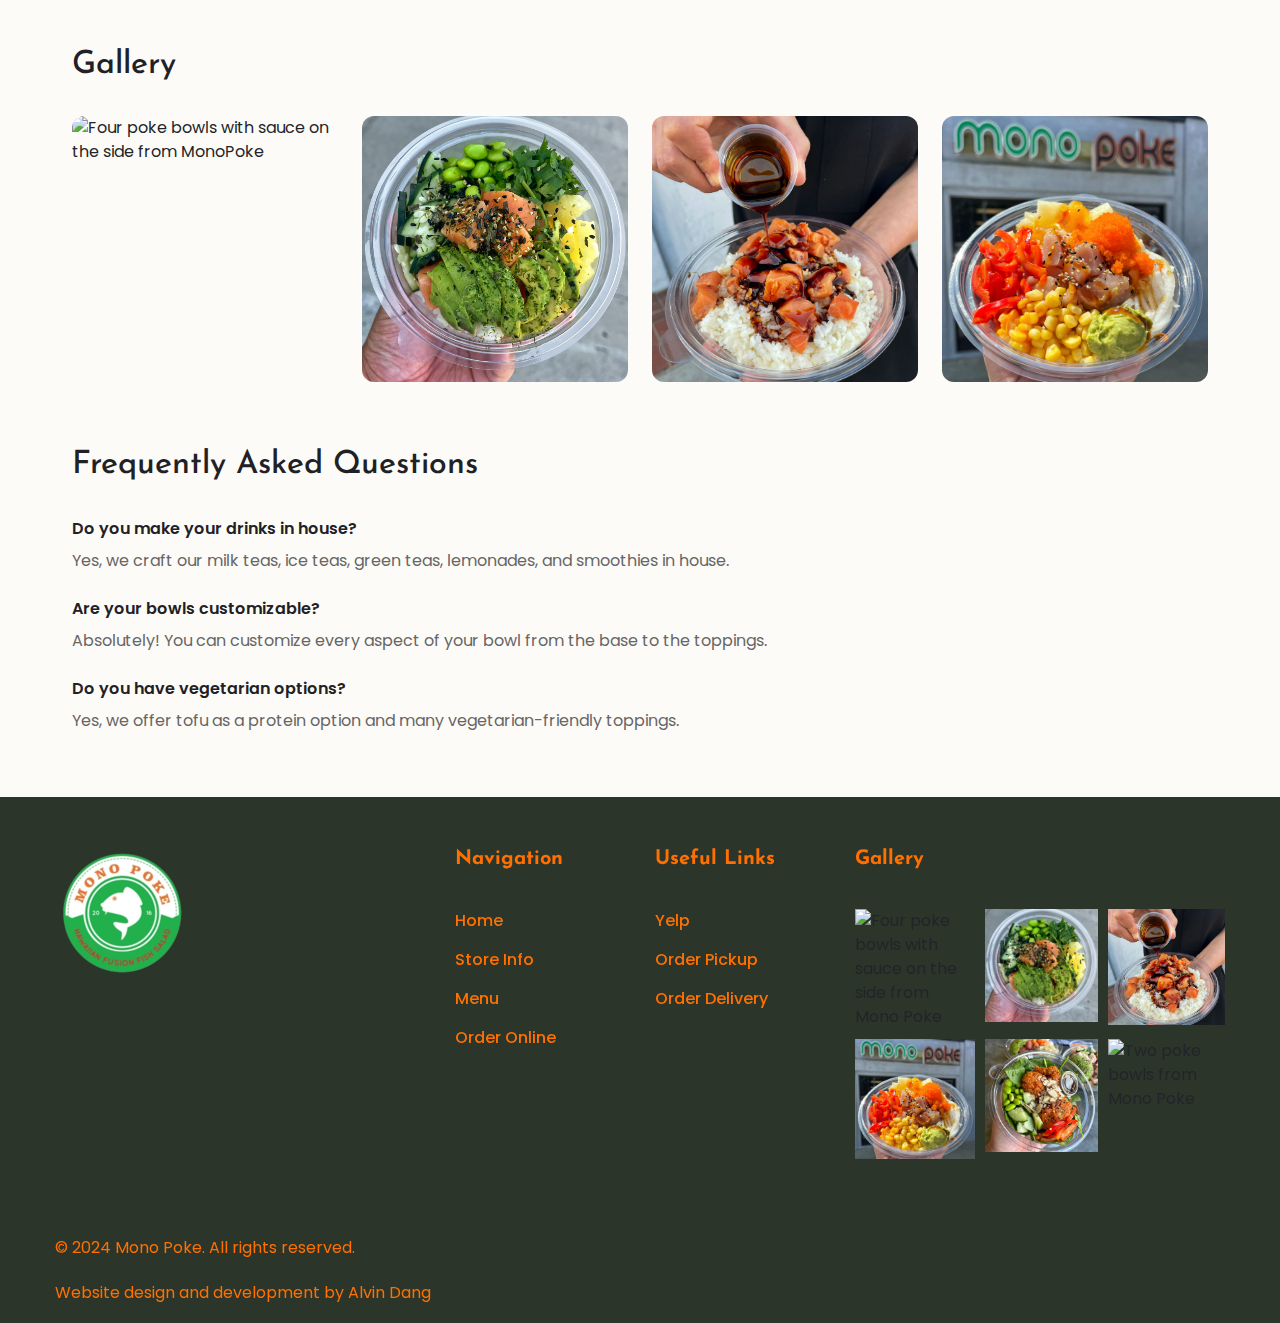
==== commit 95eb7e6c: "Update menu design" ====
--- a/about.html
+++ b/about.html
@@ -31,6 +31,281 @@
       }
       .contact-info {
         margin-bottom: 30px;
+      }
+      .hero-banner {
+        position: relative;
+        height: 50vh;
+        background-image: url("./assets/img/gallery/storefront.jpg");
+        background-size: cover;
+        background-position: center;
+        display: flex;
+        align-items: center;
+        justify-content: center;
+      }
+
+      .hero-banner::before {
+        content: "";
+        position: absolute;
+        top: 0;
+        left: 0;
+        right: 0;
+        bottom: 0;
+        background: linear-gradient(rgba(0, 0, 0, 0.3), rgba(0, 0, 0, 0.5));
+      }
+
+      .hero-content {
+        position: relative;
+        color: white;
+        text-align: center;
+        max-width: 800px;
+        padding: 0 2rem;
+      }
+
+      .hero-content h1 {
+        font-size: 3.5rem;
+        margin-bottom: 1rem;
+        color: white;
+      }
+
+      .hero-content p {
+        font-size: 1.2rem;
+        margin-bottom: 2rem;
+        color: rgba(255, 255, 255, 0.9);
+      }
+
+      .info-grid-container {
+        display: grid;
+        grid-template-columns: 1fr 1fr;
+        gap: 3rem;
+        max-width: 1200px;
+        margin: 4rem auto;
+        padding: 0 2rem;
+      }
+
+      .store-details h2,
+      .gallery-section h2,
+      .team-section h2,
+      .faq-section h2 {
+        font-size: 2rem;
+        margin-top: 2rem;
+        margin-bottom: 2rem;
+        color: #212025;
+      }
+
+      .location-card {
+        background: #fff;
+        padding: 2rem;
+        border-radius: 12px;
+        box-shadow: 0 4px 6px rgba(0, 0, 0, 0.05);
+        margin-bottom: 2rem;
+      }
+
+      .icon-text {
+        display: flex;
+        gap: 1rem;
+        margin-bottom: 1.5rem;
+      }
+
+      .icon-text i {
+        color: #ff5900;
+        font-size: 1.5rem;
+        margin-top: 0.25rem;
+      }
+
+      .icon-text:last-child {
+        margin-bottom: 0;
+      }
+
+      .map-container {
+        border-radius: 12px;
+        overflow: hidden;
+        box-shadow: 0 4px 6px rgba(0, 0, 0, 0.05);
+        position: relative;
+        height: 100%;
+        min-height: 400px;
+      }
+
+      .map-container iframe {
+        width: 100%;
+        height: 100%;
+        border: 0;
+      }
+
+      .directions-btn {
+        position: absolute;
+        bottom: 1rem;
+        right: 1rem;
+        background: #ff5900;
+        color: white;
+        padding: 0.75rem 1.5rem;
+        border-radius: 25px;
+        text-decoration: none;
+        transition: all 0.3s ease;
+        border: 1px solid #ff5900;
+        z-index: 1;
+        overflow: hidden;
+      }
+
+      .directions-btn::before {
+        content: "";
+        position: absolute;
+        left: 0;
+        top: 0;
+        width: 108%;
+        height: 108%;
+        background: #e6c405;
+        z-index: -1;
+        transition: transform 0.5s;
+        transition-timing-function: cubic-bezier(0.5, 1.6, 0.4, 0.7);
+        transform: scaleX(0);
+        border-radius: 25px;
+      }
+
+      .directions-btn:hover::before {
+        transform: scaleX(1);
+      }
+
+      .directions-btn:hover {
+        color: white;
+        border-color: #e6c405;
+        text-decoration: none;
+      }
+
+      .gallery-section,
+      .team-section,
+      .faq-section {
+        max-width: 1200px;
+        margin: 4rem auto;
+        padding: 0 2rem;
+      }
+
+      .gallery-grid {
+        display: grid;
+        grid-template-columns: repeat(auto-fit, minmax(250px, 1fr));
+        gap: 1.5rem;
+        margin-bottom: 3rem;
+      }
+
+      .gallery-item {
+        border-radius: 12px;
+        overflow: hidden;
+        aspect-ratio: 1;
+      }
+
+      .gallery-item img {
+        width: 100%;
+        height: 100%;
+        object-fit: cover;
+        transition: transform 0.3s ease;
+      }
+
+      .gallery-item:hover img {
+        transform: scale(1.05);
+      }
+
+      .team-grid {
+        display: grid;
+        grid-template-columns: repeat(auto-fit, minmax(200px, 1fr));
+        gap: 2rem;
+      }
+
+      .team-member {
+        text-align: center;
+      }
+
+      .team-member img {
+        width: 150px;
+        height: 150px;
+        border-radius: 50%;
+        margin-bottom: 1rem;
+        object-fit: cover;
+      }
+
+      .faq-item {
+        margin-bottom: 1.5rem;
+      }
+
+      .faq-question {
+        font-weight: 600;
+        margin-bottom: 0.5rem;
+        color: #212025;
+      }
+
+      .faq-answer {
+        color: #666;
+      }
+
+      .social-reviews {
+        margin-top: 2rem;
+      }
+
+      .review-platforms {
+        display: grid;
+        grid-template-columns: repeat(auto-fit, minmax(150px, 1fr));
+        gap: 3rem;
+      }
+
+      .platform-card {
+        display: flex;
+        background: #ff5900;
+        padding: 0.75rem 1.5rem;
+        color: #fff;
+        cursor: pointer;
+        display: inline-flex;
+        align-items: center;
+        gap: 0.75rem;
+        font-size: 16px;
+        border-radius: 25px;
+        font-weight: 700;
+        text-transform: capitalize;
+        border: 1px solid #ff5900;
+        position: relative;
+        z-index: 1;
+        overflow: hidden;
+        transition: color 0.4s linear;
+      }
+
+      .platform-card::before {
+        content: "";
+        position: absolute;
+        left: 0;
+        top: 0;
+        width: 108%;
+        height: 108%;
+        background: #e6c405;
+        z-index: -1;
+        transition: transform 0.5s;
+        transition-timing-function: cubic-bezier(0.5, 1.6, 0.4, 0.7);
+        transform: scaleX(0);
+        border-radius: 25px;
+      }
+
+      .platform-card:hover::before {
+        transform: scaleX(1);
+      }
+
+      .platform-card:hover {
+        color: #fff;
+        border-color: #e6c405;
+        text-decoration: none;
+      }
+
+      .platform-card i {
+        font-size: 1.2rem;
+      }
+
+      @media (max-width: 768px) {
+        .info-grid-container {
+          grid-template-columns: 1fr;
+        }
+
+        .hero-content h1 {
+          font-size: 2.5rem;
+        }
+
+        .map-container {
+          min-height: 300px;
+        }
       }
     </style>
   </head>
@@ -101,45 +376,146 @@
           </div>
         </div>
       </div>
-      <!--? Map and Contact Info Start -->
-      <div class="container section-padding30">
-        <div class="row">
-          <div class="col-lg-6">
-            <div class="map-container">
-              <iframe
-                width="100%"
-                height="100%"
-                frameborder="0"
-                style="border: 0"
-                src="https://www.google.com/maps/embed?pb=!1m18!1m12!1m3!1d3309.3799888336475!2d-118.39813872330463!3d33.957071473193!2m3!1f0!2f0!3f0!3m2!1i1024!2i768!4f13.1!3m3!1m2!1s0x80c2b0d28b6546ef%3A0x75bdc7f0205d4a22!2sMono%20Poke!5e0!3m2!1sen!2sus!4v1726349800950!5m2!1sen!2sus"
-                loading="lazy"
-                title="Google Map of directions to Mono Poke"
-                referrerpolicy="no-referrer-when-downgrade"
-                allowfullscreen
+      <!-- Info Grid -->
+      <section class="info-grid-container">
+        <!-- Left Column -->
+        <div class="map-container">
+          <iframe
+            src="https://www.google.com/maps/embed?pb=!1m18!1m12!1m3!1d3309.3799888336475!2d-118.39813872330463!3d33.957071473193!2m3!1f0!2f0!3f0!3m2!1i1024!2i768!4f13.1!3m3!1m2!1s0x80c2b0d28b6546ef%3A0x75bdc7f0205d4a22!2sMono%20Poke!5e0!3m2!1sen!2sus!4v1726349800950!5m2!1sen!2sus"
+            loading="lazy"
+            title="Google Map of directions to MonoPoke"
+            referrerpolicy="no-referrer-when-downgrade"
+            allowfullscreen
+          >
+          </iframe>
+          <a
+            href="https://maps.app.goo.gl/a96igvJmnxZWKpEB7"
+            class="directions-btn"
+            target="_blank"
+          >
+            <i class="fas fa-directions"></i>
+            Get Directions
+          </a>
+        </div>
+
+        <!-- Right Column - Map -->
+        <div class="info-content">
+          <div class="store-details">
+            <h2>Find Us</h2>
+            <div class="location-card">
+              <div class="icon-text">
+                <i class="fas fa-map-marker-alt"></i>
+                <div>
+                  <h3>Location</h3>
+                  <p>8800 S. Sepulveda Blvd., Suite 3</p>
+                  <p>Los Angeles, CA 90045</p>
+                </div>
+              </div>
+
+              <div class="icon-text">
+                <i class="fas fa-clock"></i>
+                <div>
+                  <h3>Hours</h3>
+                  <p>Monday-Saturday: 10:00 AM - 10:00 PM</p>
+                  <p>Sunday: 11:00 AM - 9:00 PM</p>
+                </div>
+              </div>
+
+              <div class="icon-text">
+                <i class="fas fa-phone"></i>
+                <div>
+                  <h3>Contact</h3>
+                  <p>(310) 338-8703</p>
+                </div>
+              </div>
+            </div>
+          </div>
+
+          <!-- Social Integration -->
+          <div class="social-reviews">
+            <h2>Connect With Us</h2>
+            <div class="review-platforms">
+              <a
+                href="https://www.yelp.com/biz/mono-poke-los-angeles-3"
+                class="platform-card"
+                target="_blank"
               >
-              </iframe>
+                <i class="fab fa-yelp"></i>
+                <span>Yelp</span>
+              </a>
+              <a
+                href="https://www.instagram.com/monopokebowl/"
+                class="platform-card"
+                target="_blank"
+              >
+                <i class="fab fa-instagram"></i>
+                <span>Instagram</span>
+              </a>
             </div>
-            <a
-              href="https://maps.app.goo.gl/a96igvJmnxZWKpEB7"
-              class="custom-btn header-btn"
-              target="_blank"
-              >Get Directions</a
-            >
-          </div>
-          <div class="col-lg-6">
-            <div class="contact-info">
-              <h2>Contact Us</h2>
-              <p>8800 S. Sepulveda Blvd., Suite 3, Los Angeles, CA 90045</p>
-              <p>Phone: (310) 338-8703</p>
-            </div>
-            <div class="hours-info">
-              <h2>Hours</h2>
-              <p>Monday - Saturday: 10:00 AM - 10:00 PM</p>
-              <p>Sunday: 11:00 AM - 9:00 PM</p>
-            </div>
-          </div>
-        </div>
-      </div>
+          </div>
+        </div>
+      </section>
+
+      <!-- Gallery Section -->
+      <section class="gallery-section">
+        <h2>Gallery</h2>
+        <div class="gallery-grid">
+          <div class="gallery-item">
+            <img
+              loading="lazy"
+              src="./assets/img/gallery/fourPokeBowlsSauce.jpg"
+              alt="Four poke bowls with sauce on the side from MonoPoke"
+            />
+          </div>
+          <div class="gallery-item">
+            <img
+              loading="lazy"
+              src="./assets/img/gallery/poke1.jpg"
+              alt="A poke bowl from MonoPoke"
+            />
+          </div>
+          <div class="gallery-item">
+            <img
+              loading="lazy"
+              src="./assets/img/gallery/poke3.jpg"
+              alt="A poke bowl from MonoPoke"
+            />
+          </div>
+          <div class="gallery-item">
+            <img
+              loading="lazy"
+              src="./assets/img/gallery/storefrontPoke.jpg"
+              alt="A poke bowl from MonoPoke in front of the store"
+            />
+          </div>
+        </div>
+      </section>
+
+      <!-- FAQ Section -->
+      <section class="faq-section">
+        <h2>Frequently Asked Questions</h2>
+        <div class="faq-item">
+          <div class="faq-question">Do you make your drinks in house?</div>
+          <div class="faq-answer">
+            Yes, we craft our milk teas, ice teas, green teas, lemonades, and
+            smoothies in house.
+          </div>
+        </div>
+        <div class="faq-item">
+          <div class="faq-question">Are your bowls customizable?</div>
+          <div class="faq-answer">
+            Absolutely! You can customize every aspect of your bowl from the
+            base to the toppings.
+          </div>
+        </div>
+        <div class="faq-item">
+          <div class="faq-question">Do you have vegetarian options?</div>
+          <div class="faq-answer">
+            Yes, we offer tofu as a protein option and many vegetarian-friendly
+            toppings.
+          </div>
+        </div>
+      </section>
       <!-- Hero End -->
     </main>
     <footer></footer>
